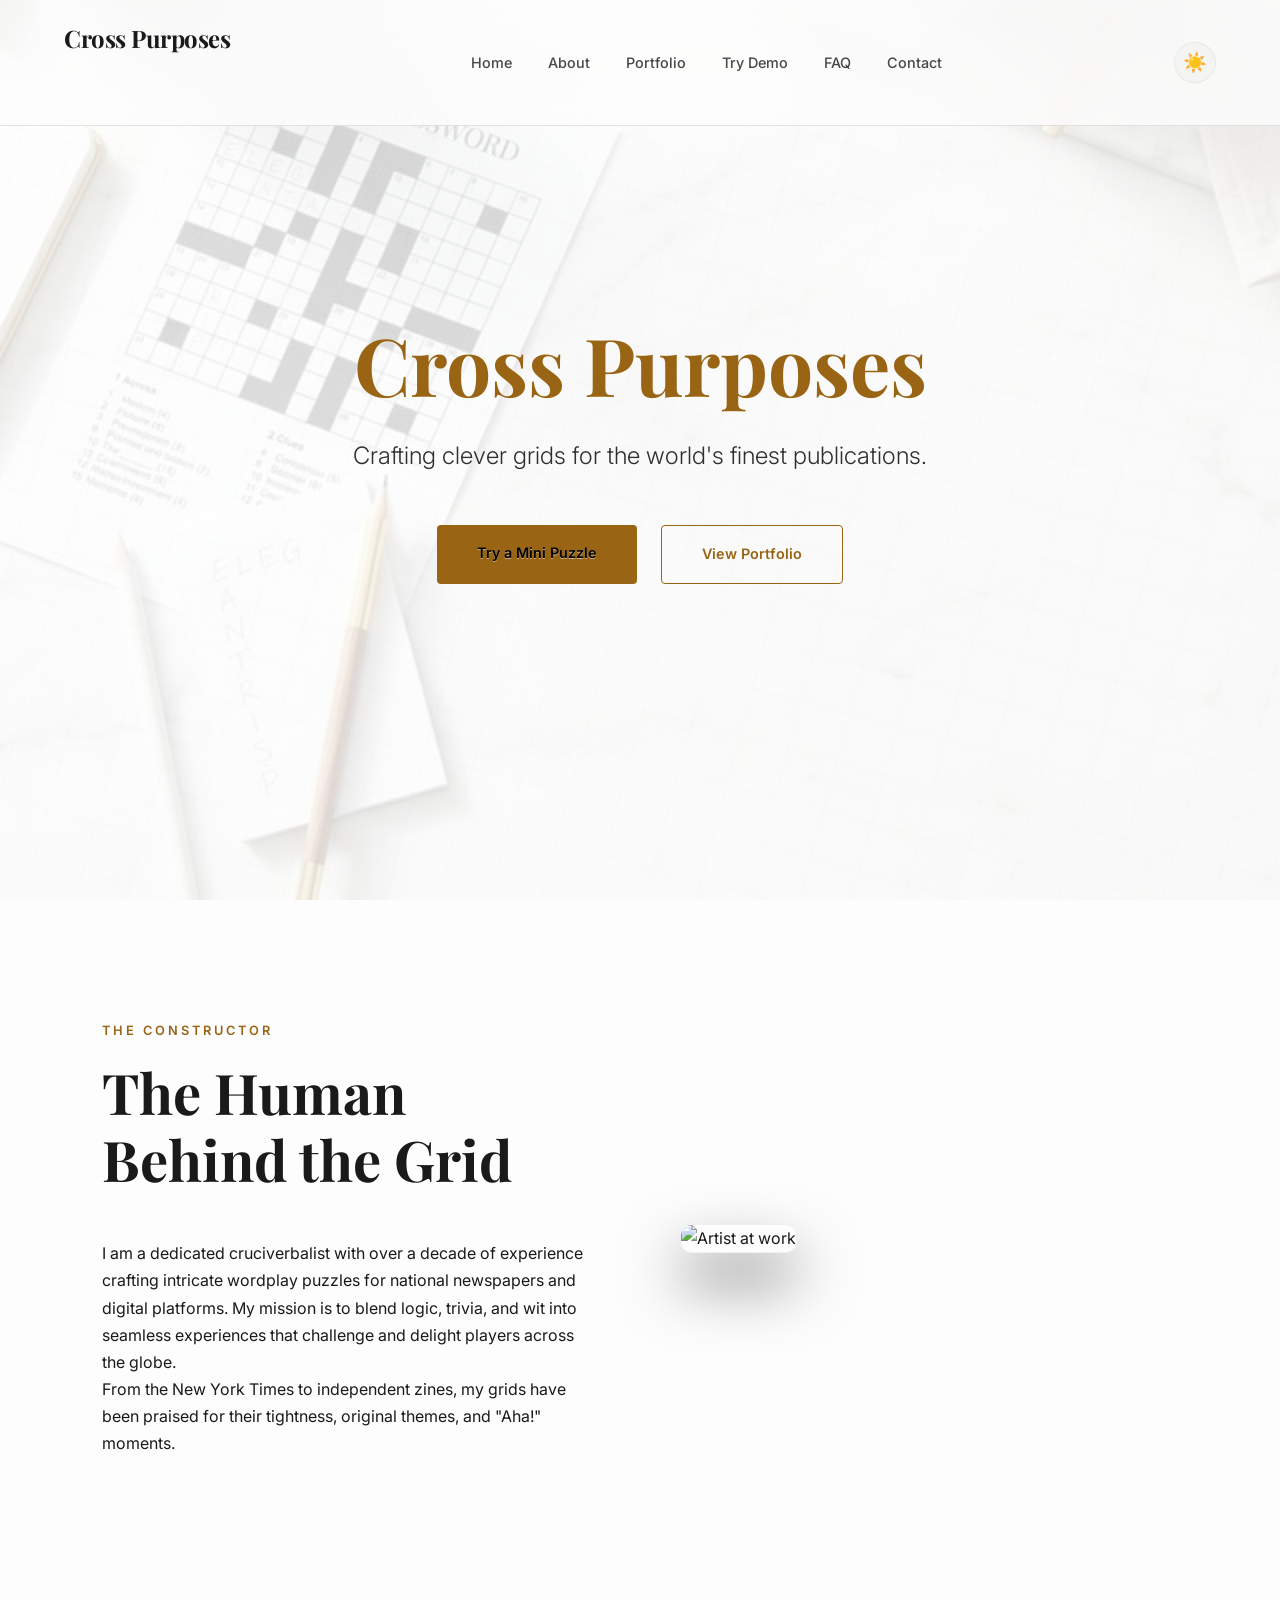
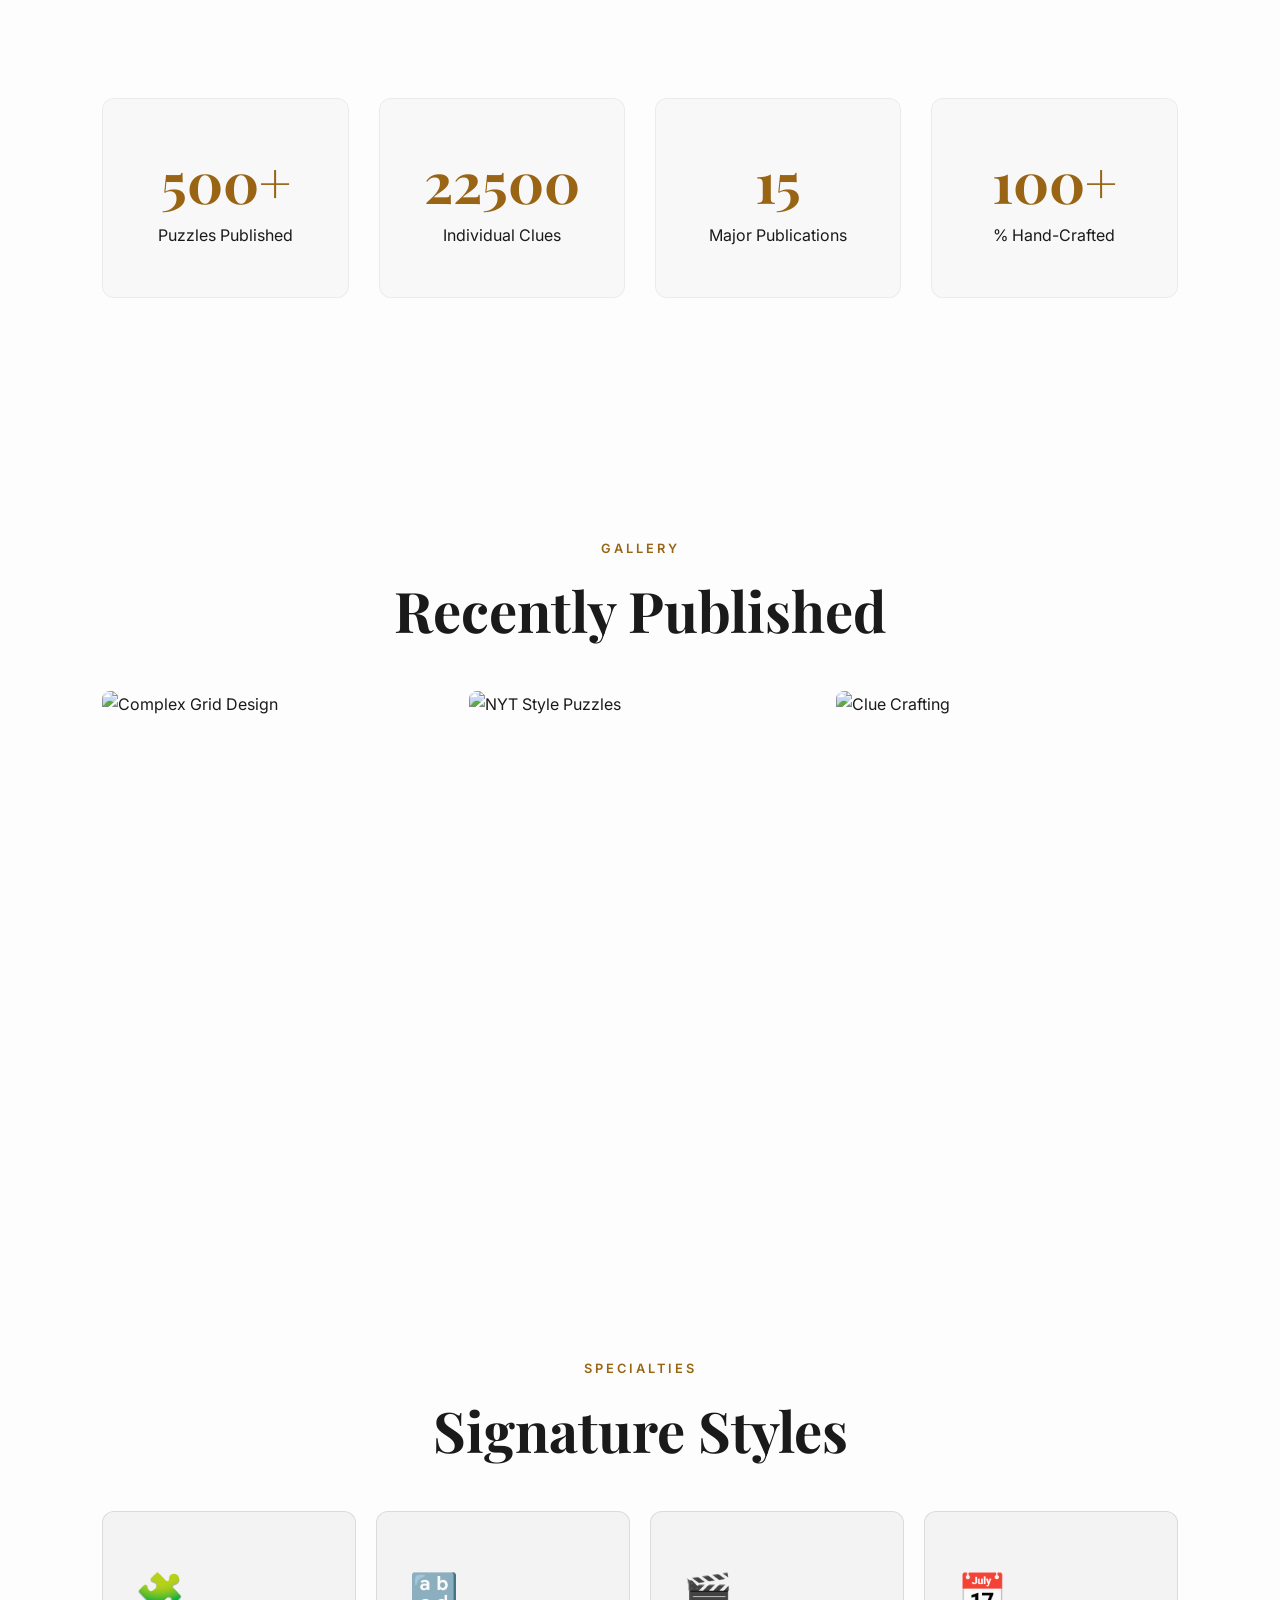
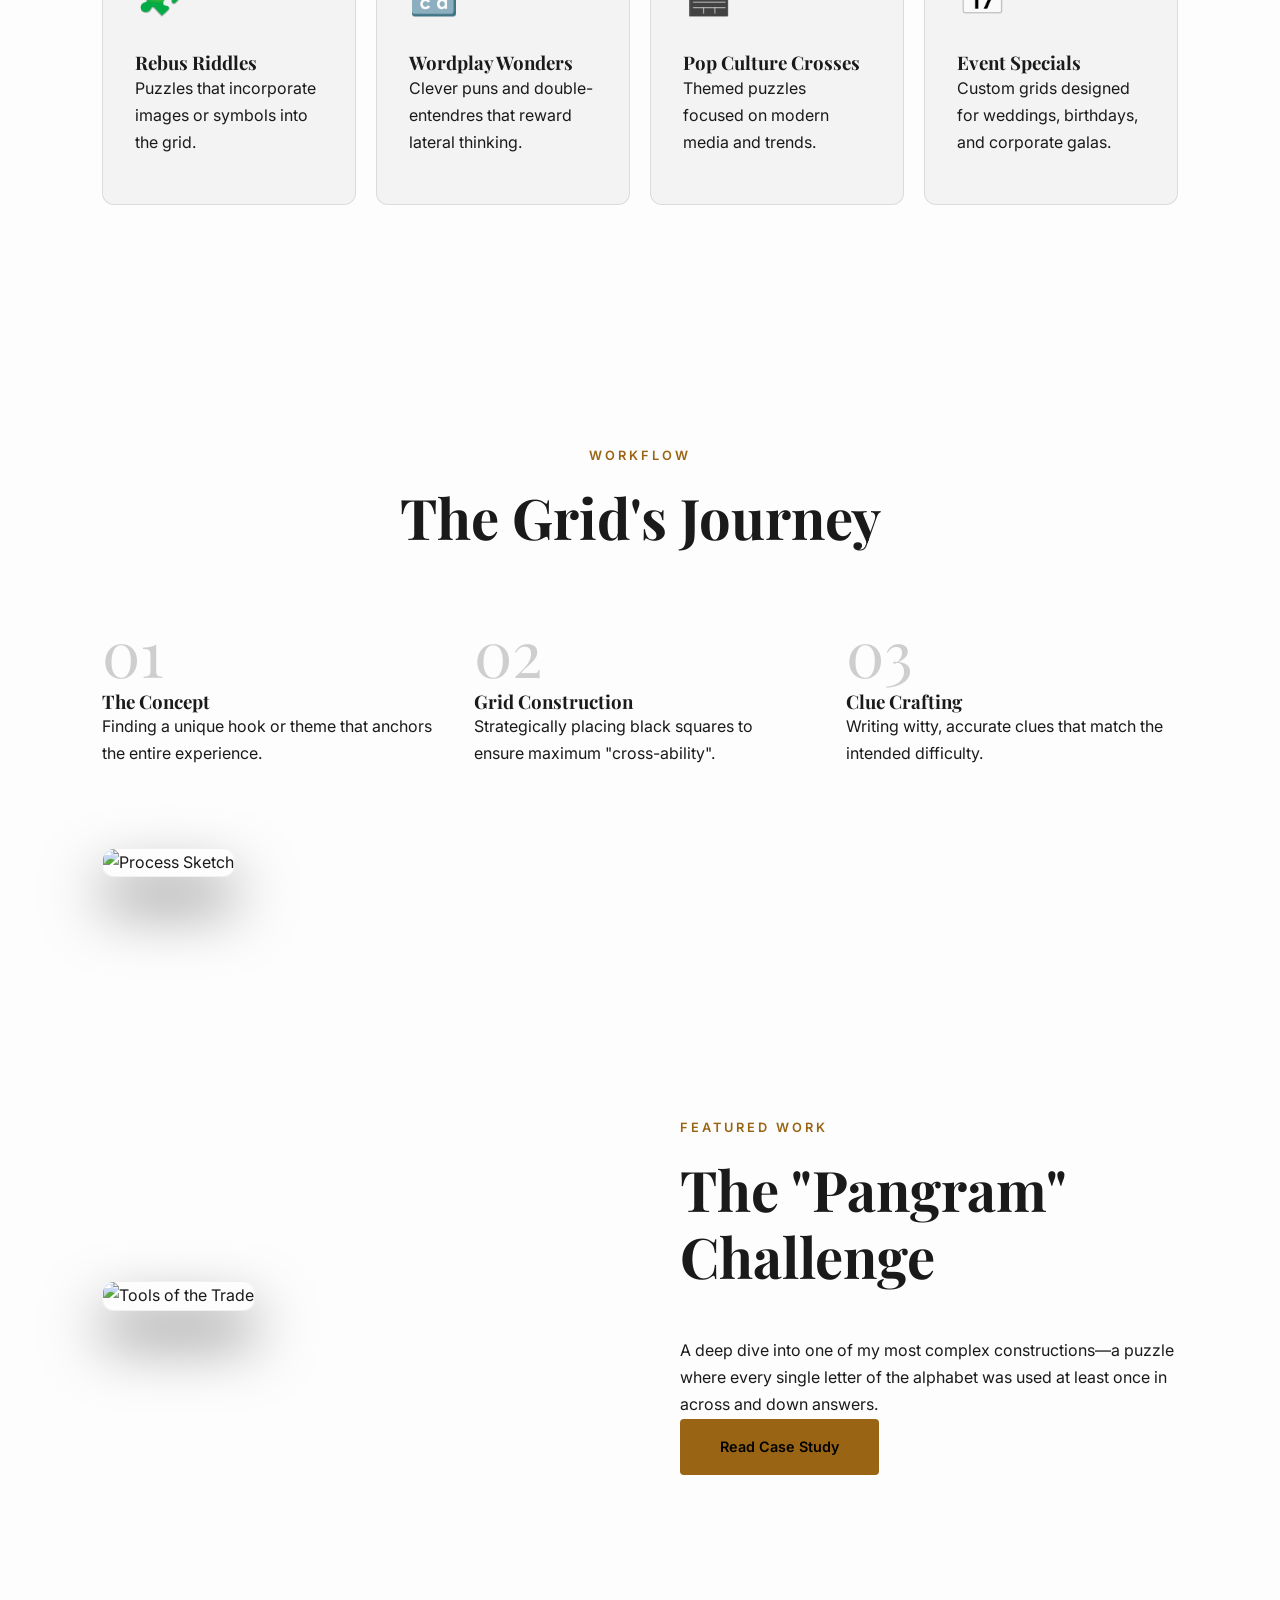
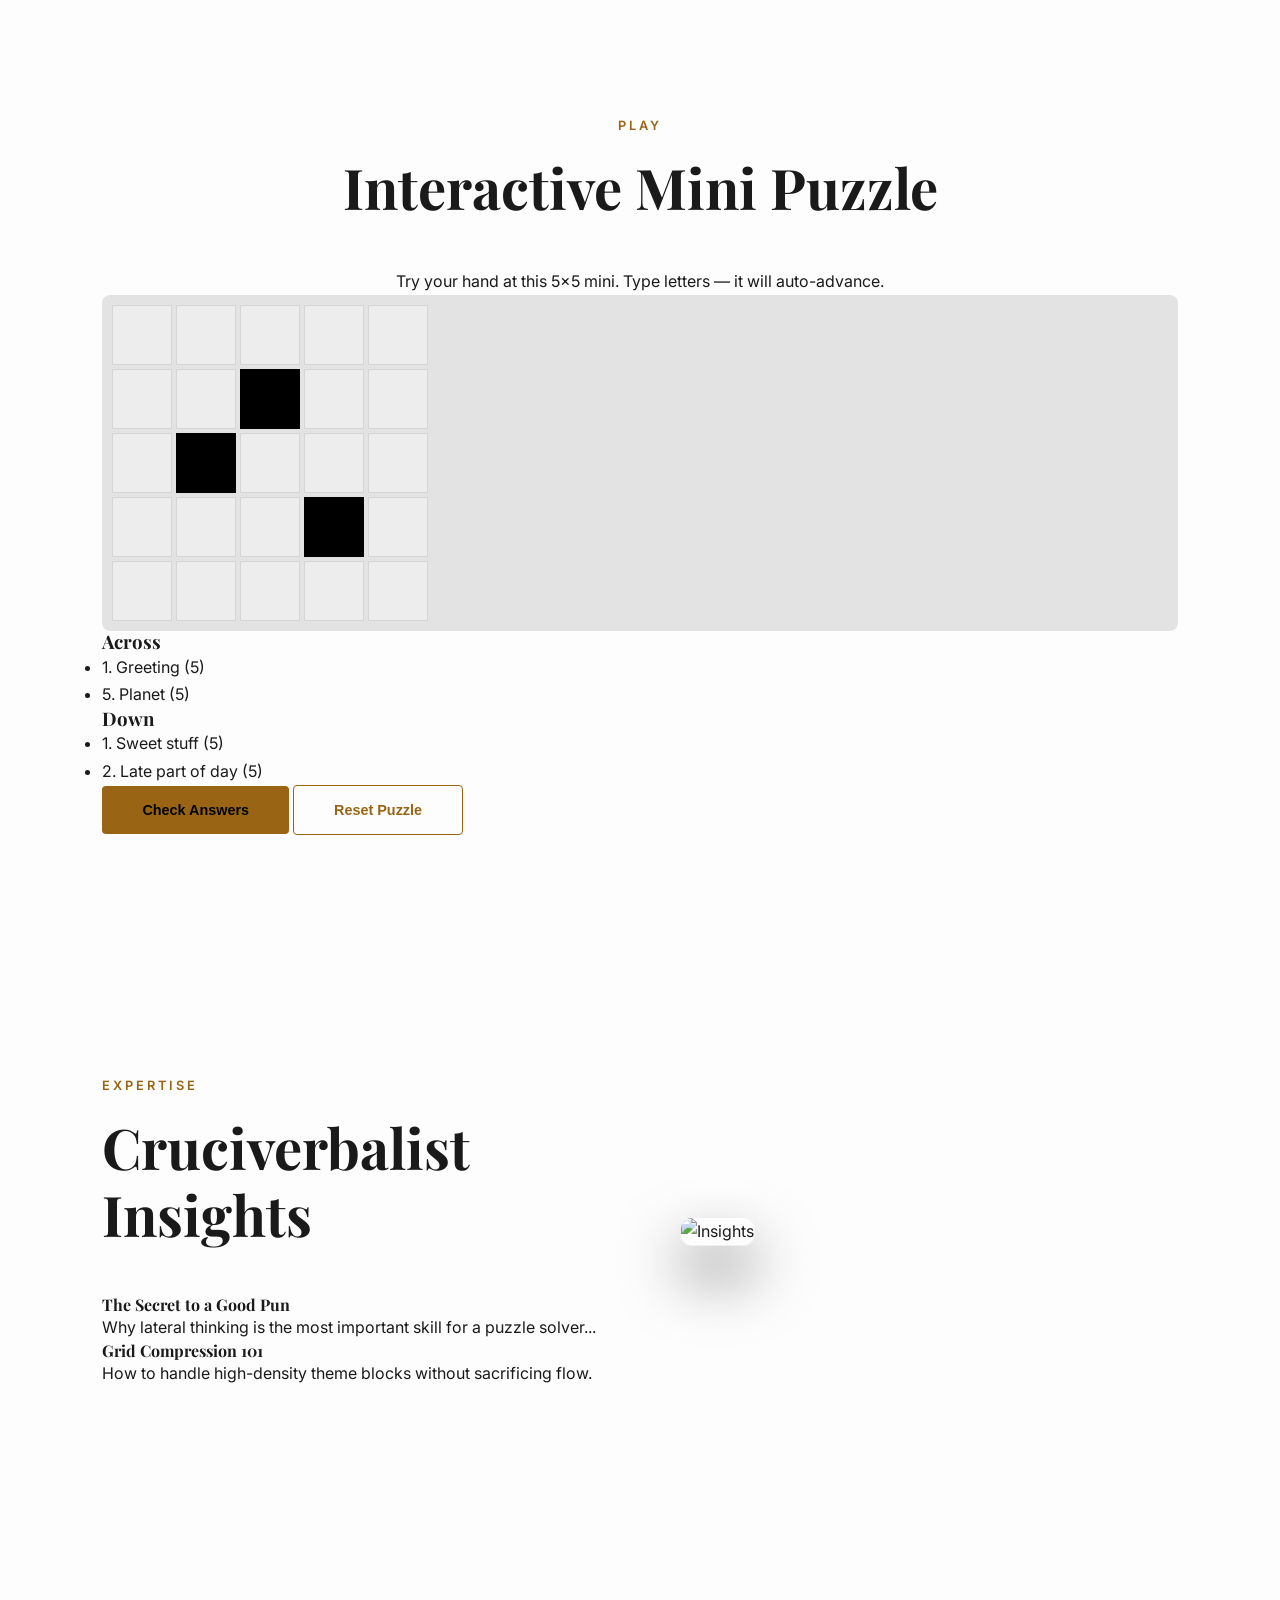
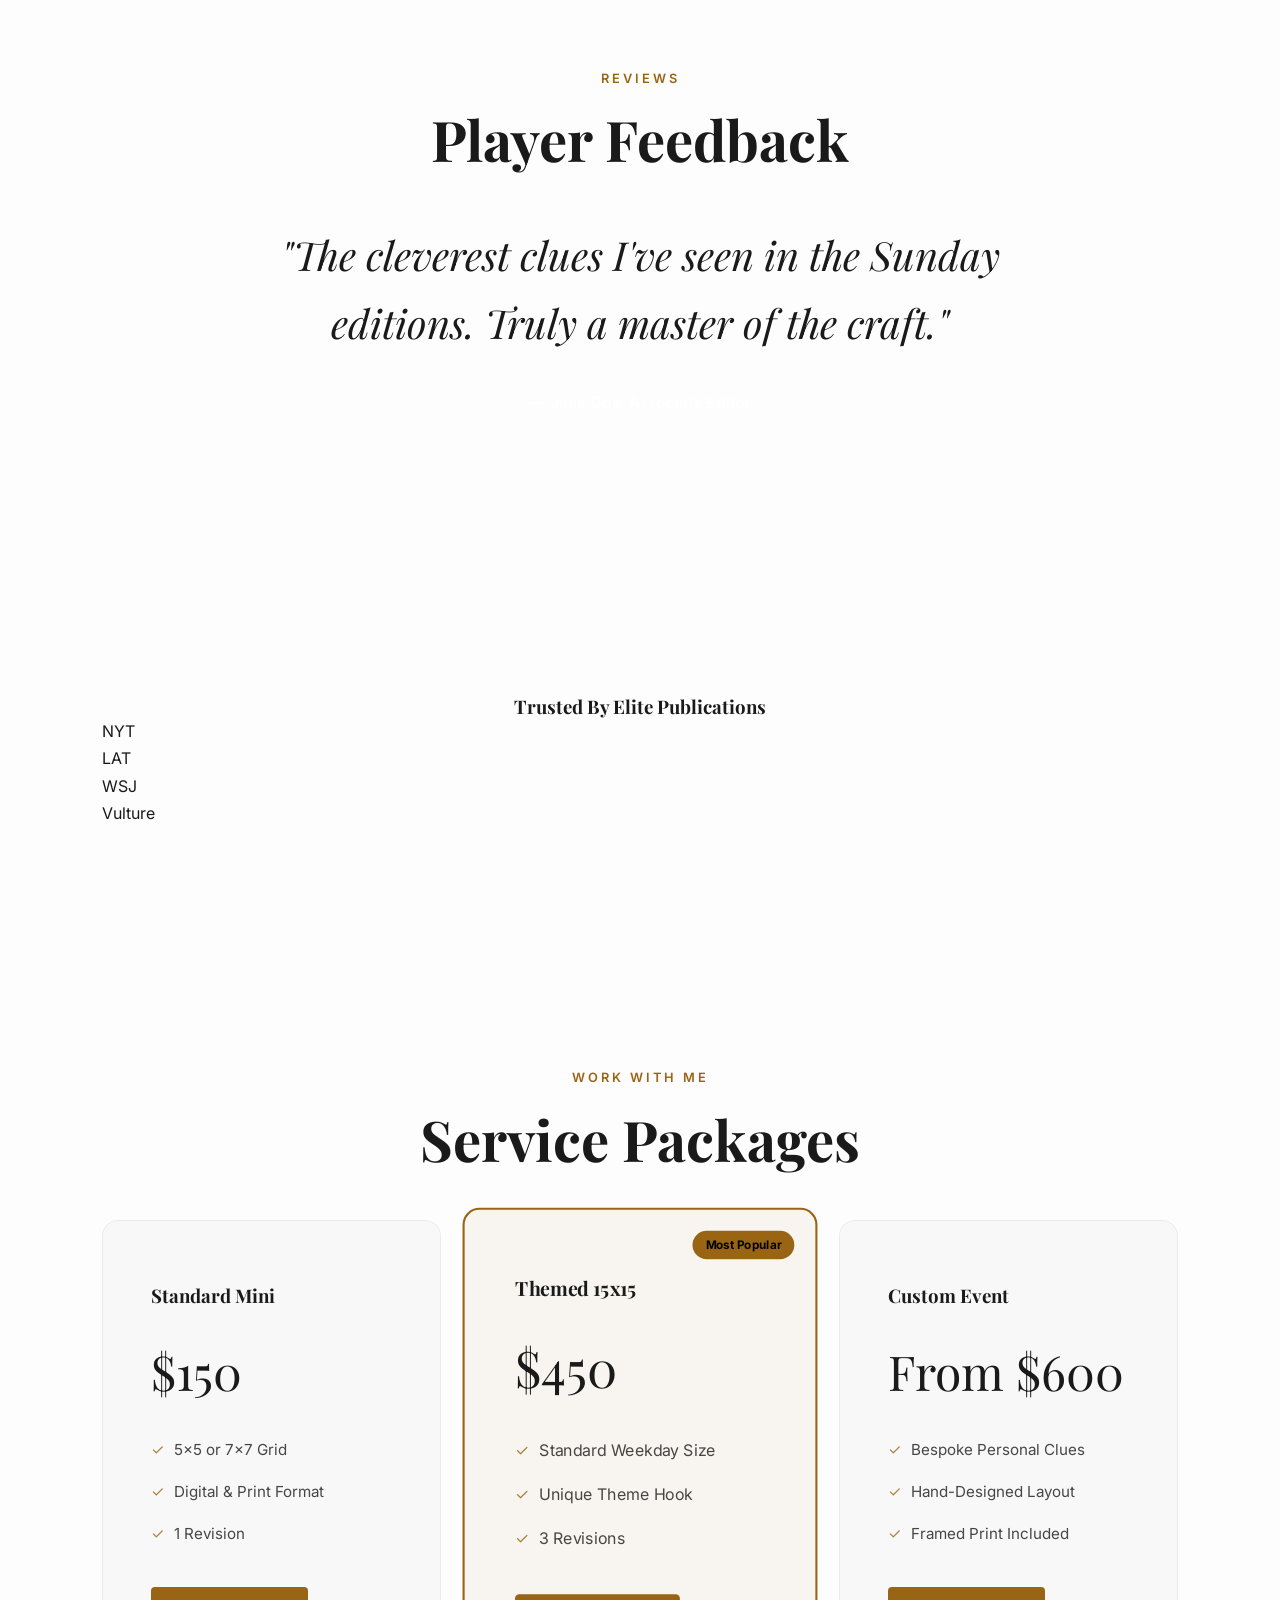
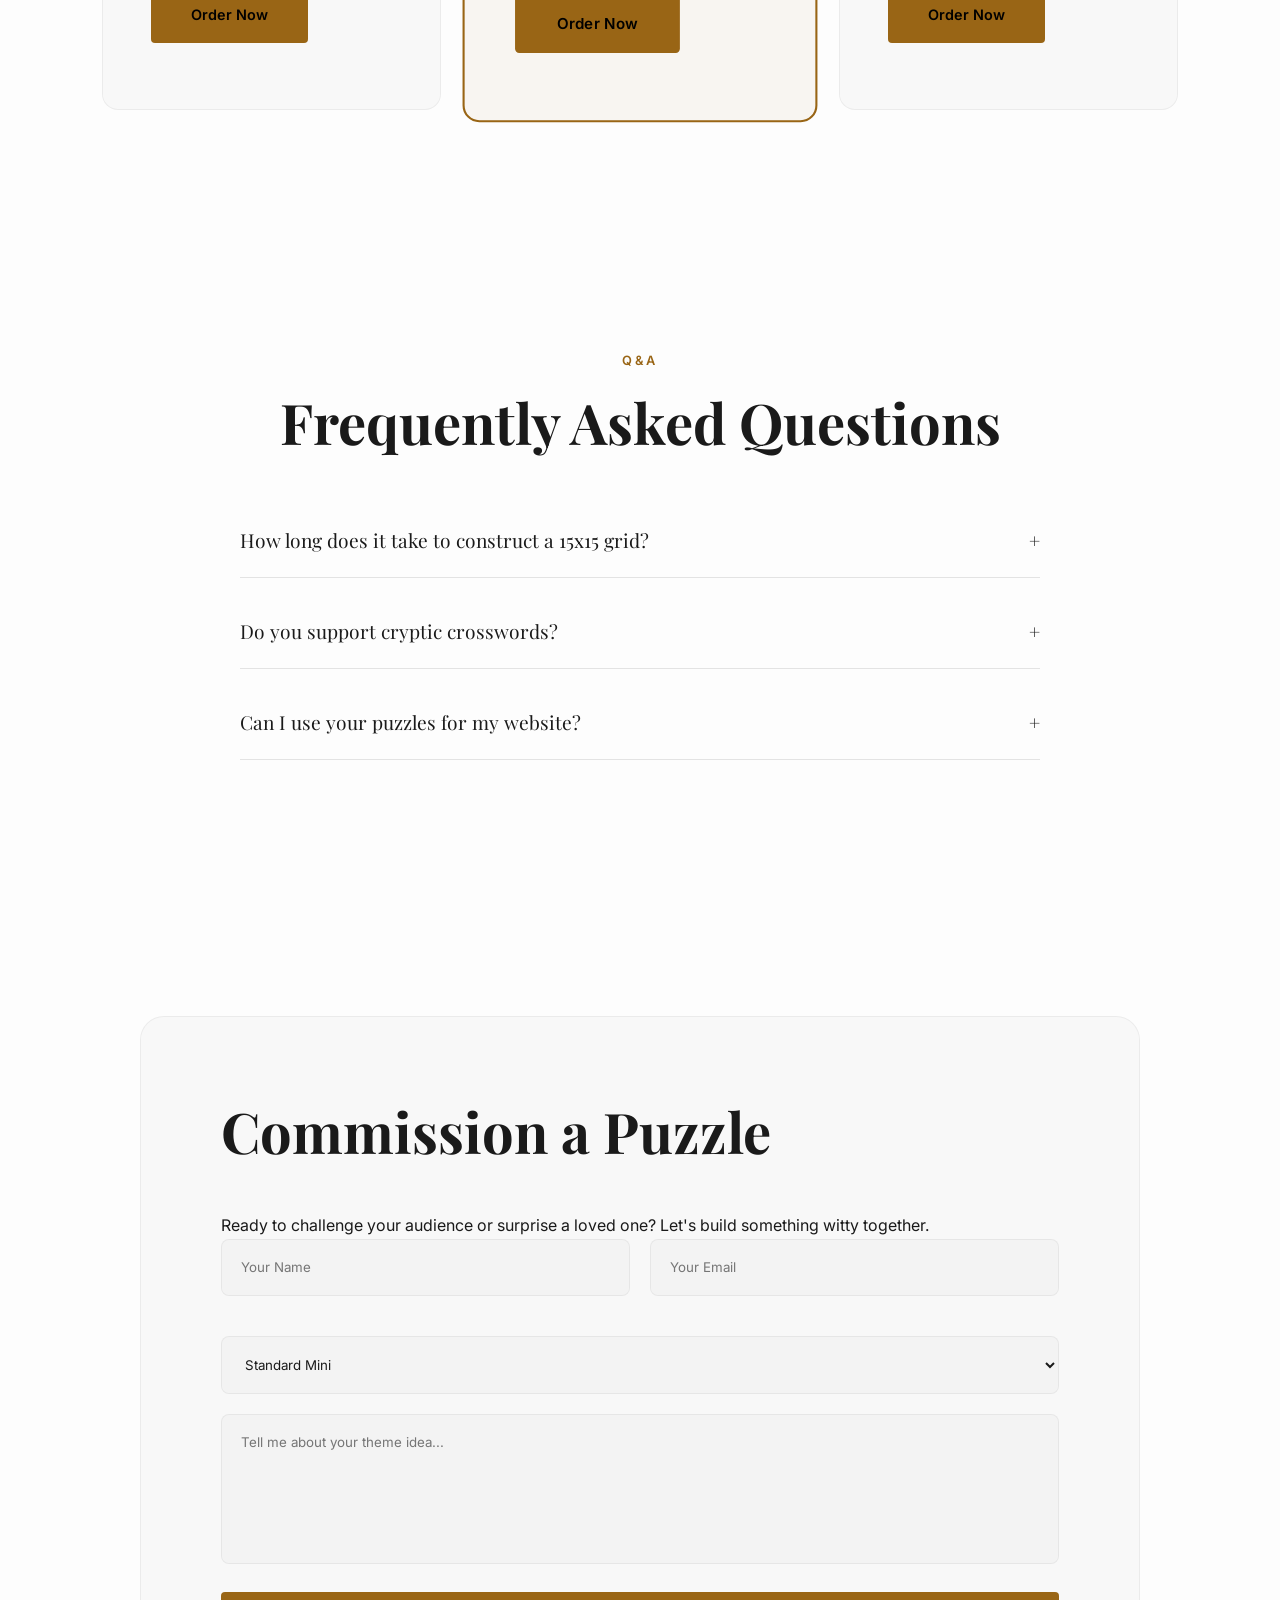
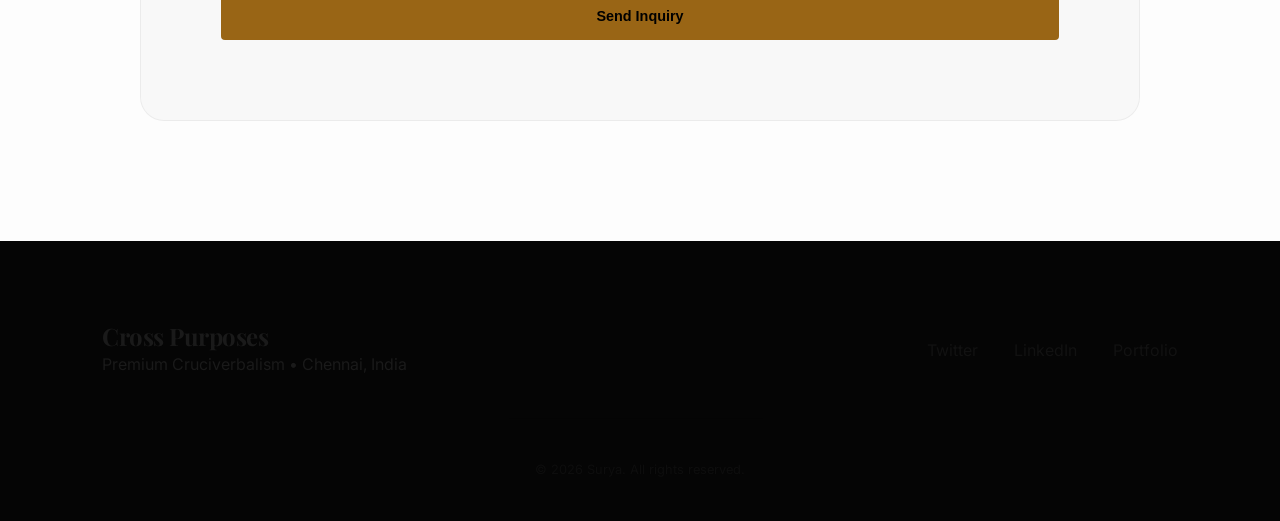
==== index.html @ ede2da8c "first commit" ====
<!DOCTYPE html>
<html lang="en">
<head>
  <meta charset="UTF-8">
  <meta name="viewport" content="width=device-width, initial-scale=1.0">
  <title>Cross Purposes | Freelance Crossword Constructor</title>
  <!-- Google Fonts -->
  <link rel="preconnect" href="https://fonts.googleapis.com">
  <link rel="preconnect" href="https://fonts.gstatic.com" crossorigin>
  <link href="https://fonts.googleapis.com/css2?family=Inter:wght@300;400;600&family=Playfair+Display:ital,wght@0,700;1,700&display=swap" rel="stylesheet">
  <link rel="stylesheet" href="style.css">
</head>
<body>
  <!-- Navigation -->
  <nav class="navbar">
    <div class="nav-content">
      <h2 class="logo">Cross Purposes</h2>
      <div class="nav-links">
        <a href="#home">Home</a>
        <a href="#about">About</a>
        <a href="#puzzles">Portfolio</a>
        <a href="#demo">Try Demo</a>
        <a href="#faq">FAQ</a>
        <a href="#contact">Contact</a>
      </div>
      <button id="theme-toggle" class="toggle-btn">🌙</button>
    </div>
  </nav>

  <!-- 1. Hero Section -->
  <header id="home" class="hero">
    <div class="grid-bg"></div>
    <div class="content reveal">
      <h1 class="accent-text">Cross Purposes</h1>
      <p class="tagline">Crafting clever grids for the world's finest publications.</p>
      <div class="hero-btns">
        <a href="#demo" class="btn">Try a Mini Puzzle</a>
        <a href="#puzzles" class="btn btn-outline">View Portfolio</a>
      </div>
    </div>
  </header>

  <!-- 2. About Section -->
  <section id="about" class="section about reveal">
    <div class="section-grid">
      <div class="text-content">
        <span class="eyebrow">The Constructor</span>
        <h2>The Human Behind the Grid</h2>
        <p>I am a dedicated cruciverbalist with over a decade of experience crafting intricate wordplay puzzles for national newspapers and digital platforms. My mission is to blend logic, trivia, and wit into seamless experiences that challenge and delight players across the globe.</p>
        <p>From the New York Times to independent zines, my grids have been praised for their tightness, original themes, and "Aha!" moments.</p>
      </div>
      <div class="image-box">
        <img src="constructor_portrait_1774674348414.png" alt="Artist at work" class="glass-image">
      </div>
    </div>
  </section>

  <!-- 3. Statistics Section -->
  <section id="stats" class="section stats reveal">
    <div class="stats-grid">
      <div class="stat-card">
        <h3 class="stat-number" data-target="500">0</h3>
        <p>Puzzles Published</p>
      </div>
      <div class="stat-card">
        <h3 class="stat-number" data-target="25000">0</h3>
        <p>Individual Clues</p>
      </div>
      <div class="stat-card">
        <h3 class="stat-number" data-target="15">0</h3>
        <p>Major Publications</p>
      </div>
      <div class="stat-card">
        <h3 class="stat-number" data-target="100">0</h3>
        <p>% Hand-Crafted</p>
      </div>
    </div>
  </section>

  <!-- 4. Published Puzzles Section -->
  <section id="puzzles" class="section reveal">
    <span class="eyebrow centered">Gallery</span>
    <h2 class="centered">Recently Published</h2>
    <div class="gallery">
      <div class="gallery-item">
        <img src="complex_crossword_grid_1774674366347.png" alt="Complex Grid Design" onclick="enlargeImage(this)">
        <div class="gallery-overlay">
          <span>The Sunday Times Jumbo</span>
        </div>
      </div>
      <div class="gallery-item">
        <img src="https://images.unsplash.com/photo-1606326608601-9c6e5c8b5b5e" alt="NYT Style Puzzles" onclick="enlargeImage(this)">
        <div class="gallery-overlay">
          <span>Daily Mini Puzzles</span>
        </div>
      </div>
      <div class="gallery-item">
        <img src="https://images.unsplash.com/photo-1580130775562-0f5c6f4e8c0f" alt="Clue Crafting" onclick="enlargeImage(this)">
        <div class="gallery-overlay">
          <span>Special Event Grids</span>
        </div>
      </div>
    </div>
  </section>

  <!-- 5. Signature Themes Section -->
  <section id="themes" class="section themes reveal">
    <span class="eyebrow centered">Specialties</span>
    <h2 class="centered">Signature Styles</h2>
    <div class="theme-grid">
      <div class="theme-card">
        <div class="theme-icon">🧩</div>
        <h3>Rebus Riddles</h3>
        <p>Puzzles that incorporate images or symbols into the grid.</p>
      </div>
      <div class="theme-card">
        <div class="theme-icon">🔡</div>
        <h3>Wordplay Wonders</h3>
        <p>Clever puns and double-entendres that reward lateral thinking.</p>
      </div>
      <div class="theme-card">
        <div class="theme-icon">🎬</div>
        <h3>Pop Culture Crosses</h3>
        <p>Themed puzzles focused on modern media and trends.</p>
      </div>
      <div class="theme-card">
        <div class="theme-icon">📅</div>
        <h3>Event Specials</h3>
        <p>Custom grids designed for weddings, birthdays, and corporate galas.</p>
      </div>
    </div>
  </section>

  <!-- 6. The Process Section -->
  <section id="process" class="section process reveal">
    <span class="eyebrow centered">Workflow</span>
    <h2 class="centered">The Grid's Journey</h2>
    <div class="process-steps">
      <div class="step">
        <div class="step-num">01</div>
        <h3>The Concept</h3>
        <p>Finding a unique hook or theme that anchors the entire experience.</p>
      </div>
      <div class="step">
        <div class="step-num">02</div>
        <h3>Grid Construction</h3>
        <p>Strategically placing black squares to ensure maximum "cross-ability".</p>
      </div>
      <div class="step">
        <div class="step-num">03</div>
        <h3>Clue Crafting</h3>
        <p>Writing witty, accurate clues that match the intended difficulty.</p>
      </div>
    </div>
    <div class="process-image">
      <img src="crossword_process_sketch_1774674429155.png" alt="Process Sketch" class="glass-image">
    </div>
  </section>

  <!-- 7. Spotlight Section -->
  <section id="spotlight" class="section spotlight reveal">
    <div class="section-grid reverse">
      <div class="text-content">
        <span class="eyebrow">Featured Work</span>
        <h2>The "Pangram" Challenge</h2>
        <p>A deep dive into one of my most complex constructions—a puzzle where every single letter of the alphabet was used at least once in across and down answers.</p>
        <a href="#" class="btn btn-small">Read Case Study</a>
      </div>
      <div class="image-box">
        <img src="crossword_tools_artistic_1774674384927.png" alt="Tools of the Trade" class="glass-image">
      </div>
    </div>
  </section>

  <!-- 8. Interactive Demo Section -->
  <section id="demo" class="section demo-section reveal">
    <span class="eyebrow centered">Play</span>
    <h2 class="centered">Interactive Mini Puzzle</h2>
    <p class="demo-desc centered">Try your hand at this 5×5 mini. Type letters — it will auto-advance.</p>
    
    <div class="crossword-container">
      <div id="crossword-grid" class="crossword-grid"></div>
      
      <div class="clues">
        <h3>Across</h3>
        <ul id="across-clues"></ul>
        <h3>Down</h3>
        <ul id="down-clues"></ul>
      </div>
    </div>
    
    <div class="demo-controls">
      <button onclick="checkAnswers()" class="btn check-btn">Check Answers</button>
      <button onclick="resetPuzzle()" class="btn btn-outline">Reset Puzzle</button>
    </div>
    <p id="result-msg" class="result"></p>
  </section>

  <!-- 9. Cruciverbalist Insights Section -->
  <section id="insights" class="section insights reveal">
    <div class="section-grid">
      <div class="text-content">
        <span class="eyebrow">Expertise</span>
        <h2>Cruciverbalist Insights</h2>
        <div class="insight-posts">
          <div class="post">
            <h4>The Secret to a Good Pun</h4>
            <p>Why lateral thinking is the most important skill for a puzzle solver...</p>
          </div>
          <div class="post">
            <h4>Grid Compression 101</h4>
            <p>How to handle high-density theme blocks without sacrificing flow.</p>
          </div>
        </div>
      </div>
      <div class="image-box">
        <img src="crossword_insights_detail_1774674408152.png" alt="Insights" class="glass-image">
      </div>
    </div>
  </section>

  <!-- 10. Testimonials Section -->
  <section id="testimonials" class="section testimonials reveal">
    <div class="bg-blur" style="background-image: url('premium_study_background_1774674446020.png')"></div>
    <div class="testimonial-content centered">
      <span class="eyebrow">Reviews</span>
      <h2 class="white-text">Player Feedback</h2>
      <div class="testimonial-slider">
        <p class="quote">"The cleverest clues I've seen in the Sunday editions. Truly a master of the craft."</p>
        <p class="author">— Jane Doe, Associate Editor</p>
      </div>
    </div>
  </section>

  <!-- 11. Trusted By Section -->
  <section id="clients" class="section clients reveal">
    <h3 class="centered">Trusted By Elite Publications</h3>
    <div class="client-grid">
      <div class="client-logo">NYT</div>
      <div class="client-logo">LAT</div>
      <div class="client-logo">WSJ</div>
      <div class="client-logo">Vulture</div>
    </div>
  </section>

  <!-- 12. Pricing Section -->
  <section id="pricing" class="section pricing reveal">
    <span class="eyebrow centered">Work With Me</span>
    <h2 class="centered">Service Packages</h2>
    <div class="pricing-grid">
      <div class="price-card">
        <h3>Standard Mini</h3>
        <p class="price">$150</p>
        <ul>
          <li>5x5 or 7x7 Grid</li>
          <li>Digital & Print Format</li>
          <li>1 Revision</li>
        </ul>
        <a href="#commission" class="btn btn-small">Order Now</a>
      </div>
      <div class="price-card featured">
        <div class="badge">Most Popular</div>
        <h3>Themed 15x15</h3>
        <p class="price">$450</p>
        <ul>
          <li>Standard Weekday Size</li>
          <li>Unique Theme Hook</li>
          <li>3 Revisions</li>
        </ul>
        <a href="#commission" class="btn btn-small">Order Now</a>
      </div>
      <div class="price-card">
        <h3>Custom Event</h3>
        <p class="price">From $600</p>
        <ul>
          <li>Bespoke Personal Clues</li>
          <li>Hand-Designed Layout</li>
          <li>Framed Print Included</li>
        </ul>
        <a href="#commission" class="btn btn-small">Order Now</a>
      </div>
    </div>
  </section>

  <!-- 13. FAQ Section -->
  <section id="faq" class="section faq reveal">
    <span class="eyebrow centered">Q&A</span>
    <h2 class="centered">Frequently Asked Questions</h2>
    <div class="faq-container">
      <div class="faq-item">
        <button class="faq-question">How long does it take to construct a 15x15 grid? <span>+</span></button>
        <div class="faq-answer">Typically 10-15 hours for the grid and clues, depending on theme complexity.</div>
      </div>
      <div class="faq-item">
        <button class="faq-question">Do you support cryptic crosswords? <span>+</span></button>
        <div class="faq-answer">Yes, I specialize in both American-style and British Cryptic puzzles.</div>
      </div>
      <div class="faq-item">
        <button class="faq-question">Can I use your puzzles for my website? <span>+</span></button>
        <div class="faq-answer">Absolutely. I offer digital licensing for single puzzles or recurring series.</div>
      </div>
    </div>
  </section>

  <!-- 14. Commission Section -->
  <section id="commission" class="section commission reveal">
    <div class="commission-box glass">
      <h2>Commission a Puzzle</h2>
      <p>Ready to challenge your audience or surprise a loved one? Let's build something witty together.</p>
      <form class="commission-form">
        <div class="form-row">
          <input type="text" placeholder="Your Name" required>
          <input type="email" placeholder="Your Email" required>
        </div>
        <select>
          <option>Standard Mini</option>
          <option>Themed 15x15</option>
          <option>Custom Event</option>
        </select>
        <textarea placeholder="Tell me about your theme idea..."></textarea>
        <button type="submit" class="btn">Send Inquiry</button>
      </form>
    </div>
  </section>

  <!-- 15. Footer Section -->
  <footer id="contact" class="reveal">
    <div class="footer-content">
      <div class="footer-brand">
        <h3 class="logo">Cross Purposes</h3>
        <p>Premium Cruciverbalism • Chennai, India</p>
      </div>
      <div class="footer-links">
        <a href="#">Twitter</a>
        <a href="#">LinkedIn</a>
        <a href="#">Portfolio</a>
      </div>
    </div>
    <p class="copyright">&copy; 2026 Surya. All rights reserved.</p>
  </footer>

  <!-- Lightbox -->
  <div id="lightbox" onclick="this.style.display='none'"></div>

  <script src="script.js"></script>
</body>
</html>
---- style.css ----
:root {
  --bg: #0A0A0B;
  --text: #F0F0F0;
  --accent: #D4AF37; /* Premium Gold */
  --accent-soft: rgba(212, 175, 55, 0.1);
  --card: rgba(25, 25, 27, 0.7);
  --border: rgba(255, 255, 255, 0.1);
  --white: #FFFFFF;
  --glass: rgba(255, 255, 255, 0.03);
  --glass-border: rgba(255, 255, 255, 0.1);
  --font-serif: 'Playfair Display', serif;
  --font-sans: 'Inter', sans-serif;
}

[data-theme="light"] {
  --bg: #FDFDFD;
  --text: #1A1A1A;
  --accent: #996515; /* Deeper Gold for light mode contrast */
  --accent-soft: rgba(153, 101, 21, 0.05);
  --card: rgba(240, 240, 240, 0.8);
  --border: rgba(0, 0, 0, 0.1);
  --glass: rgba(0, 0, 0, 0.02);
  --glass-border: rgba(0, 0, 0, 0.05);
}

* { margin: 0; padding: 0; box-sizing: border-box; }

body {
  font-family: var(--font-sans);
  background: var(--bg);
  color: var(--text);
  line-height: 1.7;
  overflow-x: hidden;
  transition: background 0.5s ease, color 0.5s ease;
}

/* Typography */
h1, h2, h3, h4 { font-family: var(--font-serif); font-weight: 700; line-height: 1.2; }
.logo { font-size: 1.5rem; letter-spacing: -0.5px; }
.accent-text { color: var(--accent); }
.eyebrow { 
  display: block; 
  text-transform: uppercase; 
  letter-spacing: 3px; 
  font-size: 0.8rem; 
  color: var(--accent); 
  margin-bottom: 1rem; 
  font-weight: 600;
}
.centered { text-align: center; }

/* Navigation */
.navbar {
  position: fixed;
  top: 0; width: 100%;
  padding: 1.5rem 5%;
  z-index: 1000;
  background: rgba(10, 10, 11, 0.8);
  backdrop-filter: blur(20px);
  border-bottom: 1px solid var(--border);
  transition: all 0.3s ease;
}

[data-theme="light"] .navbar { background: rgba(253, 253, 253, 0.8); }

.nav-content {
  max-width: 1400px;
  margin: 0 auto;
  display: flex;
  justify-content: space-between;
  align-items: center;
}

.nav-links a {
  color: var(--text);
  text-decoration: none;
  margin-left: 2rem;
  font-size: 0.9rem;
  font-weight: 500;
  transition: color 0.3s;
  opacity: 0.8;
}

.nav-links a:hover { color: var(--accent); opacity: 1; }

.toggle-btn {
  background: var(--glass);
  border: 1px solid var(--glass-border);
  padding: 8px;
  border-radius: 50%;
  cursor: pointer;
  font-size: 1.2rem;
  margin-left: 1.5rem;
  transition: transform 0.3s;
}

.toggle-btn:hover { transform: rotate(15deg) scale(1.1); }

/* Hero */
.hero {
  height: 100vh;
  display: flex;
  align-items: center;
  justify-content: center;
  position: relative;
  overflow: hidden;
  background-image: linear-gradient(rgba(10, 10, 11, 0.8), rgba(10, 10, 11, 0.8)), url('hero_dark_bg_1774698143566.png');
  background-size: cover;
  background-position: center;
  background-attachment: fixed;
}

[data-theme="light"] .hero {
  background-image: linear-gradient(rgba(255, 255, 255, 0.82), rgba(255, 255, 255, 0.82)), url('hero_light_bg_1774698161262.png');
  color: #000;
  text-shadow: 0 1px 0 rgba(255,255,255,0.5);
}

.grid-bg {
  position: absolute;
  top: -50%; left: -50%; width: 200%; height: 200%;
  background-image: 
    linear-gradient(var(--border) 1px, transparent 1px),
    linear-gradient(90deg, var(--border) 1px, transparent 1px);
  background-size: 50px 50px;
  transform: rotate(15deg);
  opacity: 0.15;
  animation: gridFloat 60s linear infinite;
}

@keyframes gridFloat {
  from { transform: rotate(15deg) translateY(0); }
  to { transform: rotate(15deg) translateY(-50px); }
}

.hero .content {
  position: relative;
  z-index: 10;
  text-align: center;
  max-width: 800px;
}

.hero h1 { font-size: 5rem; margin-bottom: 1.5rem; }
.hero .tagline { font-size: 1.5rem; color: var(--text); opacity: 0.9; margin-bottom: 3rem; font-weight: 300; }

.hero-btns { display: flex; gap: 1.5rem; justify-content: center; }

/* Components */
.btn {
  padding: 1rem 2.5rem;
  border-radius: 4px;
  text-decoration: none;
  font-weight: 600;
  font-size: 0.9rem;
  transition: all 0.4s cubic-bezier(0.165, 0.84, 0.44, 1);
  cursor: pointer;
  border: none;
  display: inline-block;
}

.btn:not(.btn-outline) { background: var(--accent); color: #000; }
.btn-outline { border: 1px solid var(--accent); color: var(--accent); background: transparent; }

.btn:hover { transform: translateY(-4px); box-shadow: 0 10px 30px rgba(212, 175, 55, 0.3); }

.section { padding: 120px 8%; max-width: 1400px; margin: 0 auto; position: relative; }

h2 { font-size: 3.5rem; margin-bottom: 3rem; }

/* Grid Layouts */
.section-grid {
  display: grid;
  grid-template-columns: 1fr 1fr;
  gap: 80px;
  align-items: center;
}

.section-grid.reverse { direction: rtl; }
.section-grid.reverse > * { direction: ltr; }

.glass-image {
  width: 100%;
  border-radius: 12px;
  border: 1px solid var(--glass-border);
  box-shadow: 0 30px 60px rgba(0,0,0,0.5);
}

/* Stats */
.stats-grid {
  display: grid;
  grid-template-columns: repeat(4, 1fr);
  gap: 30px;
}

.stat-card {
  padding: 3rem 2rem;
  background: var(--glass);
  border: 1px solid var(--glass-border);
  border-radius: 12px;
  text-align: center;
}

.stat-number { font-size: 3.5rem; color: var(--accent); margin-bottom: 0.5rem; }

/* Gallery */
.gallery {
  display: grid;
  grid-template-columns: repeat(3, 1fr);
  gap: 25px;
}

.gallery-item {
  position: relative;
  overflow: hidden;
  border-radius: 8px;
  aspect-ratio: 4/5;
  cursor: pointer;
}

.gallery-item img { width: 100%; height: 100%; object-fit: cover; transition: transform 0.8s ease; }
.gallery-item:hover img { transform: scale(1.1); }

.gallery-overlay {
  position: absolute;
  bottom: 0; left: 0; width: 100%;
  padding: 2rem;
  background: linear-gradient(to top, rgba(0,0,0,0.8), transparent);
  color: #fff;
  opacity: 0;
  transition: opacity 0.4s;
}

.gallery-item:hover .gallery-overlay { opacity: 1; }

/* Themes */
.theme-grid {
  display: grid;
  grid-template-columns: repeat(4, 1fr);
  gap: 20px;
}

.theme-card {
  padding: 3rem 2rem;
  background: var(--card);
  border: 1px solid var(--border);
  border-radius: 12px;
  transition: all 0.4s;
}

.theme-card:hover { 
  background: var(--accent); 
  border-color: var(--accent);
  transform: translateY(-10px);
}
.theme-card:hover * { color: #000; }

.theme-icon { font-size: 2.5rem; margin-bottom: 1.5rem; }

/* Process */
.process-steps {
  display: grid;
  grid-template-columns: repeat(3, 1fr);
  gap: 40px;
  margin-bottom: 80px;
}

.step-num { 
  font-size: 4rem; 
  font-family: var(--font-serif); 
  opacity: 0.2; 
  margin-bottom: -1rem;
}

/* Testimonials */
.testimonials {
  position: relative;
  overflow: hidden;
  padding: 160px 8%;
  color: #fff;
}

.bg-blur {
  position: absolute;
  top: 0; left: 0; width: 100%; height: 100%;
  background-size: cover;
  background-position: center;
  filter: brightness(0.3) blur(5px);
  z-index: -1;
}

.testimonial-content { max-width: 800px; margin: 0 auto; position: relative; z-index: 2; }
.quote { font-size: 2.5rem; font-family: var(--font-serif); font-style: italic; margin-bottom: 2rem; color: #fff; }
.white-text { color: #fff; opacity: 1; text-shadow: 0 2px 10px rgba(0,0,0,0.5); }

[data-theme="light"] .testimonials .quote { color: #1a1a1a; }
[data-theme="light"] .testimonials .white-text { color: #1a1a1a; text-shadow: none; }
[data-theme="light"] .bg-blur { filter: brightness(1) blur(10px) opacity(0.3); }

/* Pricing */
.pricing-grid {
  display: grid;
  grid-template-columns: repeat(3, 1fr);
  gap: 30px;
}

.price-card {
  padding: 4rem 3rem;
  background: var(--glass);
  border: 1px solid var(--glass-border);
  border-radius: 16px;
  position: relative;
}

.price-card.featured {
  background: var(--accent-soft);
  border: 2px solid var(--accent);
  transform: scale(1.05);
}

.badge {
  position: absolute;
  top: 20px; right: 20px;
  background: var(--accent);
  color: #000;
  padding: 4px 12px;
  border-radius: 20px;
  font-size: 0.7rem;
  font-weight: 700;
}

.price { font-size: 3rem; margin: 1.5rem 0; font-family: var(--font-serif); }

.price-card ul { list-style: none; margin-bottom: 2.5rem; }
.price-card li { margin-bottom: 1rem; opacity: 0.8; font-size: 0.95rem; }
.price-card li::before { content: '✓'; color: var(--accent); margin-right: 10px; }

/* FAQ */
.faq-container { max-width: 800px; margin: 0 auto; }
.faq-item { margin-bottom: 1rem; border-bottom: 1px solid var(--border); }
.faq-question {
  width: 100%; padding: 1.5rem 0;
  background: none; border: none;
  color: var(--text);
  font-size: 1.2rem;
  font-family: var(--font-serif);
  display: flex; justify-content: space-between;
  cursor: pointer; text-align: left;
}
.faq-answer { 
  max-height: 0; overflow: hidden; 
  transition: max-height 0.4s ease, padding 0.4s ease; 
  opacity: 0.8;
}
.faq-item.active .faq-answer { max-height: 200px; padding-bottom: 1.5rem; }
.faq-item.active .faq-question span { transform: rotate(45deg); }

/* Commission Box */
.commission-box {
  background: var(--glass);
  border: 1px solid var(--glass-border);
  padding: 80px;
  border-radius: 24px;
  max-width: 1000px;
  margin: 0 auto;
}

.form-row { display: grid; grid-template-columns: 1fr 1fr; gap: 20px; margin-bottom: 20px; }

input, select, textarea {
  width: 100%; padding: 1.2rem;
  background: var(--glass);
  border: 1px solid var(--glass-border);
  border-radius: 8px;
  color: var(--text);
  font-family: var(--font-sans);
  margin-bottom: 20px;
}

textarea { height: 150px; resize: none; }
button[type="submit"] { width: 100%; }

/* Footer */
footer {
  padding: 80px 8% 40px;
  background: #050505;
  border-top: 1px solid var(--border);
}

.footer-content {
  display: flex; justify-content: space-between;
  align-items: center; margin-bottom: 40px;
}

.footer-links a {
  color: var(--text); opacity: 0.6;
  text-decoration: none; margin-left: 2rem;
  transition: opacity 0.3s;
}

.footer-links a:hover { opacity: 1; }

.copyright { text-align: center; opacity: 0.4; font-size: 0.8rem; border-top: 1px solid var(--border); padding-top: 40px; }

/* Animations */
.reveal {
  opacity: 0;
  transform: translateY(30px);
  transition: all 1s cubic-bezier(0.215, 0.61, 0.355, 1);
}

.reveal.visible {
  opacity: 1;
  transform: translateY(0);
}

/* Crossword Grid Styles */
.crossword-grid {
  display: grid;
  grid-template-columns: repeat(5, 60px);
  gap: 4px;
  background: var(--border);
  padding: 10px;
  border-radius: 8px;
}

.cell {
  width: 60px; height: 60px;
  background: var(--card);
  display: flex; align-items: center; justify-content: center;
  font-size: 1.5rem; font-weight: 700;
  color: var(--text); border: 1px solid var(--border);
}

.cell.black { background: #000; }
.cell:focus { outline: none; background: var(--accent-soft); border-color: var(--accent); }

/* Responsive */
@media (max-width: 1024px) {
  .section-grid, .stats-grid, .theme-grid, .process-steps, .pricing-grid {
    grid-template-columns: 1fr 1fr;
    gap: 40px;
  }
  .hero h1 { font-size: 4rem; }
}

@media (max-width: 768px) {
  .section-grid, .stats-grid, .theme-grid, .process-steps, .pricing-grid {
    grid-template-columns: 1fr;
  }
  .nav-links { display: none; }
  .hero h1 { font-size: 3rem; }
  .section { padding: 80px 5%; }
}
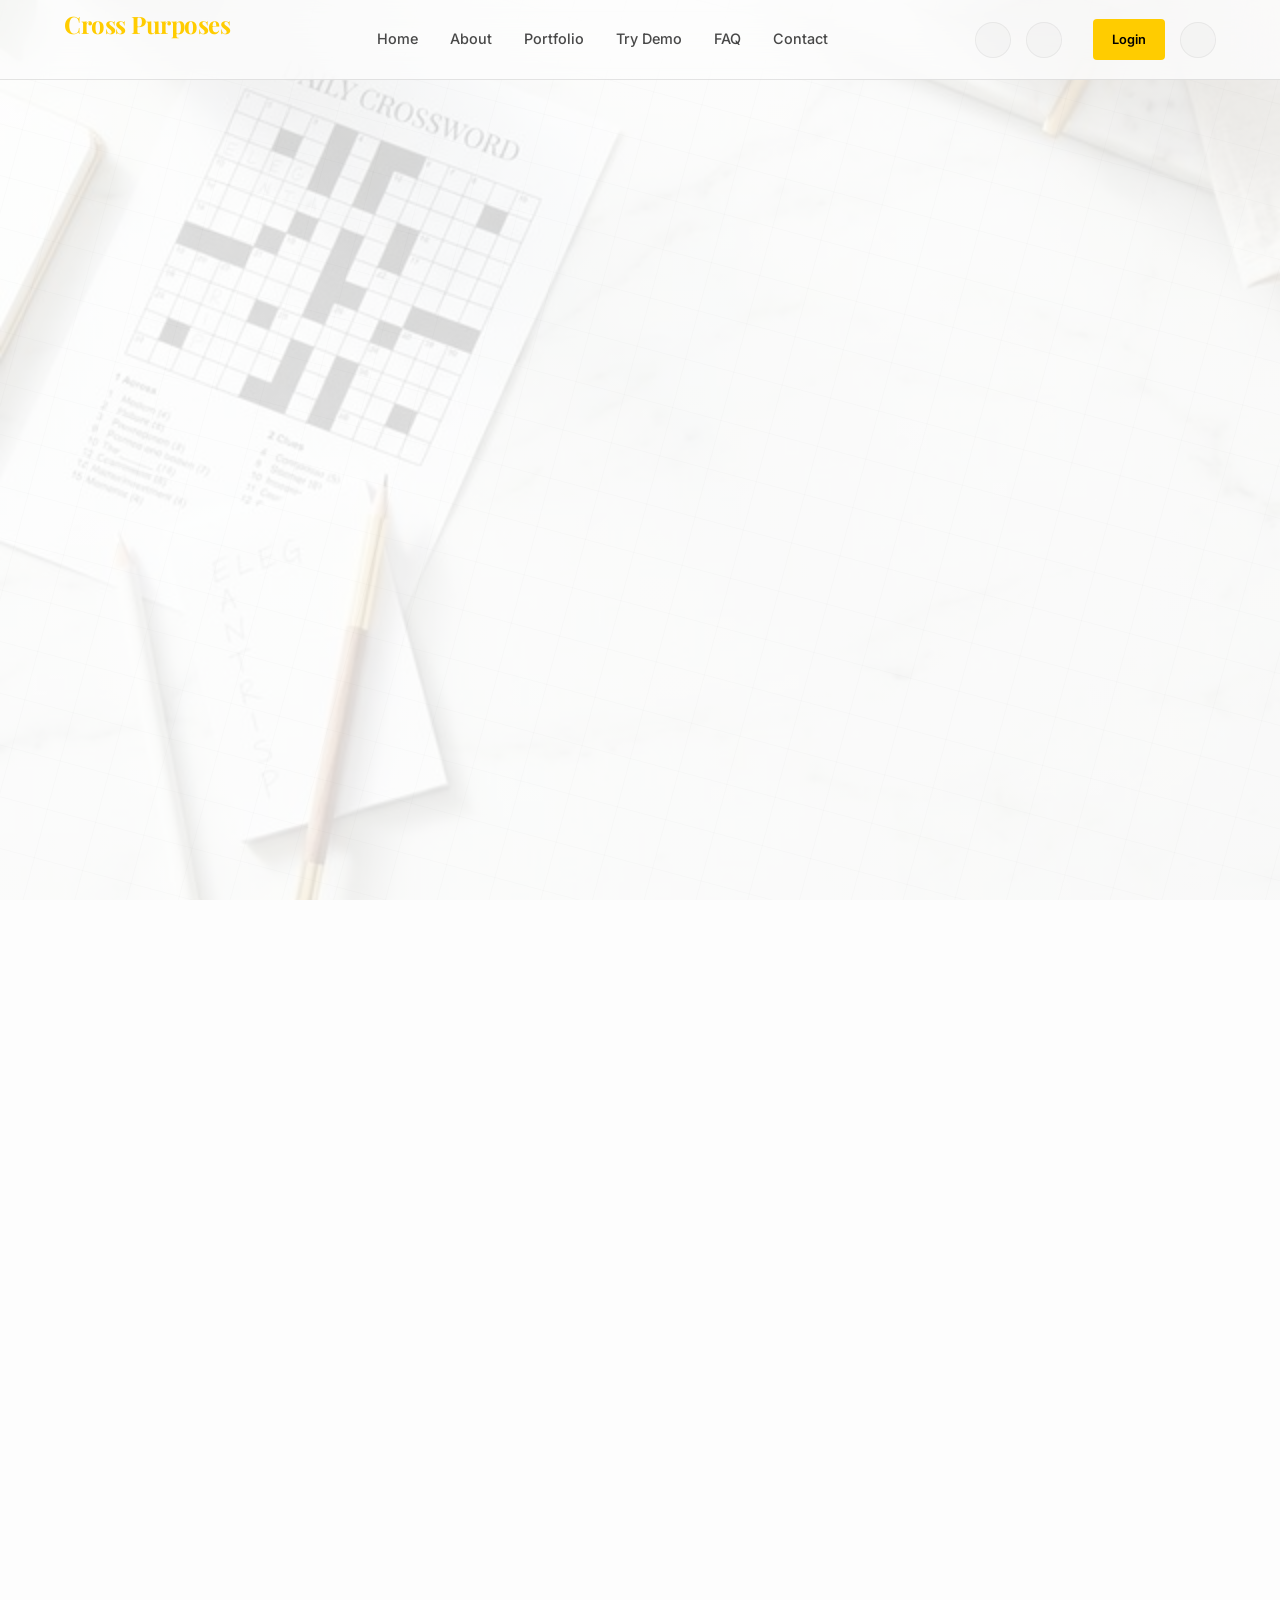
==== commit 5132c07f: "wf" ====
--- a/index.html
+++ b/index.html
@@ -1,5 +1,6 @@
 <!DOCTYPE html>
 <html lang="en">
+
 <head>
   <meta charset="UTF-8">
   <meta name="viewport" content="width=device-width, initial-scale=1.0">
@@ -7,14 +8,19 @@
   <!-- Google Fonts -->
   <link rel="preconnect" href="https://fonts.googleapis.com">
   <link rel="preconnect" href="https://fonts.gstatic.com" crossorigin>
-  <link href="https://fonts.googleapis.com/css2?family=Inter:wght@300;400;600&family=Playfair+Display:ital,wght@0,700;1,700&display=swap" rel="stylesheet">
+  <link
+    href="https://fonts.googleapis.com/css2?family=Inter:wght@300;400;600&family=Playfair+Display:ital,wght@0,700;1,700&display=swap"
+    rel="stylesheet">
+  <link rel="stylesheet" href="https://cdnjs.cloudflare.com/ajax/libs/font-awesome/6.4.0/css/all.min.css">
+  <script src="https://unpkg.com/lucide@latest"></script>
   <link rel="stylesheet" href="style.css">
 </head>
+
 <body>
   <!-- Navigation -->
   <nav class="navbar">
     <div class="nav-content">
-      <h2 class="logo">Cross Purposes</h2>
+      <a href="#home" class="logo-link"><h2 class="logo">Cross Purposes</h2></a>
       <div class="nav-links">
         <a href="#home">Home</a>
         <a href="#about">About</a>
@@ -23,9 +29,39 @@
         <a href="#faq">FAQ</a>
         <a href="#contact">Contact</a>
       </div>
-      <button id="theme-toggle" class="toggle-btn">🌙</button>
+      <div class="nav-actions">
+        <button id="rtl-toggle" class="toggle-btn" title="Toggle RTL"><i data-lucide="languages"></i></button>
+        <button id="theme-toggle" class="toggle-btn" title="Toggle Theme"><i data-lucide="moon"></i></button>
+        <a href="login.html" class="btn btn-small btn-auth">Login</a>
+        <button id="mobile-menu-toggle" class="toggle-btn" title="Open Menu"><i data-lucide="menu"></i></button>
+      </div>
     </div>
   </nav>
+
+  <!-- Mobile Menu Overlay -->
+  <div id="mobile-menu" class="mobile-menu">
+    <div class="mobile-menu-header">
+      <h2 class="logo">Cross Purposes</h2>
+      <button id="mobile-menu-close" class="toggle-btn" title="Close Menu"><i data-lucide="x"></i></button>
+    </div>
+    <div class="mobile-menu-content">
+      <div class="mobile-nav-links">
+        <a href="#home">Home</a>
+        <a href="#about">About</a>
+        <a href="#puzzles">Portfolio</a>
+        <a href="#demo">Try Demo</a>
+        <a href="#faq">FAQ</a>
+        <a href="#contact">Contact</a>
+      </div>
+      <div class="mobile-nav-actions">
+        <div class="mobile-toggle-group">
+          <button id="mobile-rtl-toggle" class="toggle-btn" title="Toggle RTL"><i data-lucide="languages"></i></button>
+          <button id="mobile-theme-toggle" class="toggle-btn" title="Toggle Theme"><i data-lucide="moon"></i></button>
+        </div>
+        <a href="login.html" class="btn btn-auth mobile-full-btn">Login</a>
+      </div>
+    </div>
+  </div>
 
   <!-- 1. Hero Section -->
   <header id="home" class="hero">
@@ -46,11 +82,15 @@
       <div class="text-content">
         <span class="eyebrow">The Constructor</span>
         <h2>The Human Behind the Grid</h2>
-        <p>I am a dedicated cruciverbalist with over a decade of experience crafting intricate wordplay puzzles for national newspapers and digital platforms. My mission is to blend logic, trivia, and wit into seamless experiences that challenge and delight players across the globe.</p>
-        <p>From the New York Times to independent zines, my grids have been praised for their tightness, original themes, and "Aha!" moments.</p>
+        <p>I am a dedicated cruciverbalist with over a decade of experience crafting intricate wordplay puzzles for
+          national newspapers and digital platforms. My mission is to blend logic, trivia, and wit into seamless
+          experiences that challenge and delight players across the globe.</p>
+        <p>From the New York Times to independent zines, my grids have been praised for their tightness, original
+          themes, and "Aha!" moments.</p>
       </div>
       <div class="image-box">
-        <img src="constructor_portrait_1774674348414.png" alt="Artist at work" class="glass-image">
+        <img src="https://encrypted-tbn0.gstatic.com/images?q=tbn:ANd9GcTv3qr-OsvAo2Pw-j7biELnacswVO7NKa1B8A&s"
+          alt="Artist at work" class="glass-image">
       </div>
     </div>
   </section>
@@ -83,19 +123,22 @@
     <h2 class="centered">Recently Published</h2>
     <div class="gallery">
       <div class="gallery-item">
-        <img src="complex_crossword_grid_1774674366347.png" alt="Complex Grid Design" onclick="enlargeImage(this)">
+        <img src="https://encrypted-tbn0.gstatic.com/images?q=tbn:ANd9GcT94doGBOJoOTzhuVIZRdP_62G2XSKC4fbH5w&s"
+          alt="Complex Grid Design" onclick="enlargeImage(this)">
         <div class="gallery-overlay">
           <span>The Sunday Times Jumbo</span>
         </div>
       </div>
       <div class="gallery-item">
-        <img src="https://images.unsplash.com/photo-1606326608601-9c6e5c8b5b5e" alt="NYT Style Puzzles" onclick="enlargeImage(this)">
+        <img src=" https://encrypted-tbn0.gstatic.com/images?q=tbn:ANd9GcSjrVxVTjFhq3aWjdqNBzHJ3WXgknxWBDtNuA&s"
+          alt="NYT Style Puzzles" onclick="enlargeImage(this)">
         <div class="gallery-overlay">
           <span>Daily Mini Puzzles</span>
         </div>
       </div>
       <div class="gallery-item">
-        <img src="https://images.unsplash.com/photo-1580130775562-0f5c6f4e8c0f" alt="Clue Crafting" onclick="enlargeImage(this)">
+        <img src="https://encrypted-tbn0.gstatic.com/images?q=tbn:ANd9GcSlij8hKkMTrHpKShw6b9Y3s8iiMNiRY3UO5Q&s"
+          alt="Clue Crafting" onclick="enlargeImage(this)">
         <div class="gallery-overlay">
           <span>Special Event Grids</span>
         </div>
@@ -109,22 +152,26 @@
     <h2 class="centered">Signature Styles</h2>
     <div class="theme-grid">
       <div class="theme-card">
-        <div class="theme-icon">🧩</div>
+        <img src="https://images.unsplash.com/photo-1586281380117-5a60ae2050cc?q=80&w=400&auto=format&fit=crop"
+          alt="Rebus Riddles" class="theme-img">
         <h3>Rebus Riddles</h3>
         <p>Puzzles that incorporate images or symbols into the grid.</p>
       </div>
       <div class="theme-card">
-        <div class="theme-icon">🔡</div>
+        <img src="https://encrypted-tbn0.gstatic.com/images?q=tbn:ANd9GcR4RTPobbWzI0JQcNbXgQYYL-0ctul_7D-QGw&s"
+          alt="Wordplay Wonders" class="theme-img">
         <h3>Wordplay Wonders</h3>
         <p>Clever puns and double-entendres that reward lateral thinking.</p>
       </div>
       <div class="theme-card">
-        <div class="theme-icon">🎬</div>
+        <img src=" https://encrypted-tbn0.gstatic.com/images?q=tbn:ANd9GcR5DjNZEFIJhoq87IxjAxRloocgk1HkqVNEHQ&s"
+          alt="Pop Culture Crosses" class="theme-img">
         <h3>Pop Culture Crosses</h3>
         <p>Themed puzzles focused on modern media and trends.</p>
       </div>
       <div class="theme-card">
-        <div class="theme-icon">📅</div>
+        <img src="https://images.unsplash.com/photo-1511795409834-ef04bbd61622?q=80&w=400&auto=format&fit=crop"
+          alt="Event Specials" class="theme-img">
         <h3>Event Specials</h3>
         <p>Custom grids designed for weddings, birthdays, and corporate galas.</p>
       </div>
@@ -153,7 +200,9 @@
       </div>
     </div>
     <div class="process-image">
-      <img src="crossword_process_sketch_1774674429155.png" alt="Process Sketch" class="glass-image">
+      <img
+        src="https://images.unsplash.com/photo-1622228872091-94cddc5dc467?q=80&w=871&auto=format&fit=crop&ixlib=rb-4.1.0&ixid=M3wxMjA3fDB8MHxwaG90by1wYWdlfHx8fGVufDB8fHx8fA%3D%3D"
+        alt="Process Sketch" class="glass-image">
     </div>
   </section>
 
@@ -163,11 +212,14 @@
       <div class="text-content">
         <span class="eyebrow">Featured Work</span>
         <h2>The "Pangram" Challenge</h2>
-        <p>A deep dive into one of my most complex constructions—a puzzle where every single letter of the alphabet was used at least once in across and down answers.</p>
+        <p>A deep dive into one of my most complex constructions—a puzzle where every single letter of the alphabet was
+          used at least once in across and down answers.</p>
         <a href="#" class="btn btn-small">Read Case Study</a>
       </div>
       <div class="image-box">
-        <img src="crossword_tools_artistic_1774674384927.png" alt="Tools of the Trade" class="glass-image">
+        <img
+          src=" https://thumbs.dreamstime.com/b/crossword-puzzle-game-kids-working-tools-educational-page-children-to-study-english-language-words-printable-181187577.jpg"
+          alt="Tools of the Trade" class="glass-image">
       </div>
     </div>
   </section>
@@ -177,10 +229,10 @@
     <span class="eyebrow centered">Play</span>
     <h2 class="centered">Interactive Mini Puzzle</h2>
     <p class="demo-desc centered">Try your hand at this 5×5 mini. Type letters — it will auto-advance.</p>
-    
+
     <div class="crossword-container">
       <div id="crossword-grid" class="crossword-grid"></div>
-      
+
       <div class="clues">
         <h3>Across</h3>
         <ul id="across-clues"></ul>
@@ -188,10 +240,17 @@
         <ul id="down-clues"></ul>
       </div>
     </div>
-    
+
     <div class="demo-controls">
-      <button onclick="checkAnswers()" class="btn check-btn">Check Answers</button>
-      <button onclick="resetPuzzle()" class="btn btn-outline">Reset Puzzle</button>
+      <div id="nav-controls">
+        <button onclick="prevPuzzle()" class="btn btn-outline btn-nav">← Prev</button>
+        <span id="puzzle-progress">1 / 4</span>
+        <button onclick="nextPuzzle()" class="btn btn-outline btn-nav">Next →</button>
+      </div>
+      <div class="action-btns">
+        <button onclick="checkAnswers()" class="btn check-btn">Check Answers</button>
+        <button onclick="resetPuzzle()" class="btn btn-outline">Reset Puzzle</button>
+      </div>
     </div>
     <p id="result-msg" class="result"></p>
   </section>
@@ -214,7 +273,8 @@
         </div>
       </div>
       <div class="image-box">
-        <img src="crossword_insights_detail_1774674408152.png" alt="Insights" class="glass-image">
+        <img src=" https://encrypted-tbn0.gstatic.com/images?q=tbn:ANd9GcQM0goGRNdHBxySnNsvGLQGd3TdEx7p33kxoQ&s"
+          alt="Insights" class="glass-image">
       </div>
     </div>
   </section>
@@ -325,23 +385,63 @@
 
   <!-- 15. Footer Section -->
   <footer id="contact" class="reveal">
-    <div class="footer-content">
-      <div class="footer-brand">
+    <div class="footer-container">
+      <div class="footer-column brand">
         <h3 class="logo">Cross Purposes</h3>
-        <p>Premium Cruciverbalism • Chennai, India</p>
-      </div>
-      <div class="footer-links">
-        <a href="#">Twitter</a>
-        <a href="#">LinkedIn</a>
-        <a href="#">Portfolio</a>
-      </div>
-    </div>
-    <p class="copyright">&copy; 2026 Surya. All rights reserved.</p>
+        <p>Crafting premium cruciverbalism for elite publications and private events worldwide. Every grid is a journey,
+          every clue a discovery.</p>
+        <div class="social-icons">
+          <a href="#" class="social-icon" aria-label="Twitter"><i class="fab fa-twitter"></i></a>
+          <a href="#" class="social-icon" aria-label="LinkedIn"><i class="fab fa-linkedin-in"></i></a>
+          <a href="#" class="social-icon" aria-label="Instagram"><i class="fab fa-instagram"></i></a>
+          <a href="#" class="social-icon" aria-label="Facebook"><i class="fab fa-facebook-f"></i></a>
+        </div>
+      </div>
+      <div class="footer-column">
+        <h4>Navigation</h4>
+        <ul>
+          <li><a href="#home">Home</a></li>
+          <li><a href="#about">About Me</a></li>
+          <li><a href="#puzzles">Portfolio</a></li>
+          <li><a href="#demo">Try Demo</a></li>
+          <li><a href="#faq">FAQ</a></li>
+        </ul>
+      </div>
+      <div class="footer-column">
+        <h4>Services</h4>
+        <ul>
+          <li><a href="#pricing">Standard Mini</a></li>
+          <li><a href="#pricing">Themed 15x15</a></li>
+          <li><a href="#pricing">Custom Event</a></li>
+          <li><a href="#commission">Commission</a></li>
+        </ul>
+      </div>
+      <div class="footer-column">
+        <h4>Contact</h4>
+        <ul class="contact-info">
+          <li><i class="fas fa-envelope"></i> hello@crosspurposes.com</li>
+          <li><i class="fas fa-phone"></i> +91 98765 43210</li>
+          <li><i class="fas fa-map-marker-alt"></i> Chennai, TN, India</li>
+        </ul>
+      </div>
+    </div>
+    <div class="footer-bottom">
+      <p>&copy; 2026. All rights reserved.</p>
+      <div class="footer-bottom-links">
+        <a href="#">Privacy Policy</a>
+        <a href="#">Terms of Service</a>
+      </div>
+    </div>
   </footer>
 
   <!-- Lightbox -->
   <div id="lightbox" onclick="this.style.display='none'"></div>
 
+  <button id="back-to-top" title="Back to Top">
+    <i data-lucide="chevron-up"></i>
+  </button>
+
   <script src="script.js"></script>
 </body>
-</html>
+
+</html>
--- a/style.css
+++ b/style.css
@@ -1,8 +1,8 @@
 :root {
   --bg: #0A0A0B;
   --text: #F0F0F0;
-  --accent: #D4AF37; /* Premium Gold */
-  --accent-soft: rgba(212, 175, 55, 0.1);
+  --accent: #FFCC00; /* Sunny Yellow */
+  --accent-soft: rgba(255, 204, 0, 0.1);
   --card: rgba(25, 25, 27, 0.7);
   --border: rgba(255, 255, 255, 0.1);
   --white: #FFFFFF;
@@ -15,8 +15,8 @@
 [data-theme="light"] {
   --bg: #FDFDFD;
   --text: #1A1A1A;
-  --accent: #996515; /* Deeper Gold for light mode contrast */
-  --accent-soft: rgba(153, 101, 21, 0.05);
+  --accent: #FFCC00; /* Vibrant Yellow in Light Mode */
+  --accent-soft: rgba(255, 204, 0, 0.05);
   --card: rgba(240, 240, 240, 0.8);
   --border: rgba(0, 0, 0, 0.1);
   --glass: rgba(0, 0, 0, 0.02);
@@ -35,8 +35,10 @@
 }
 
 /* Typography */
-h1, h2, h3, h4 { font-family: var(--font-serif); font-weight: 700; line-height: 1.2; }
-.logo { font-size: 1.5rem; letter-spacing: -0.5px; }
+h1, h2, h3, h4 { font-family: var(--font-serif); font-weight: 700; line-height: 1; margin: 0; }
+.logo-link { text-decoration: none; color: inherit; display: flex; align-items: center; }
+.logo { font-size: 1.5rem; letter-spacing: -0.5px; color: var(--accent) !important; }
+.navbar .logo, .footer-column .logo { color: var(--accent) !important; }
 .accent-text { color: var(--accent); }
 .eyebrow { 
   display: block; 
@@ -56,29 +58,48 @@
   padding: 1.5rem 5%;
   z-index: 1000;
   background: rgba(10, 10, 11, 0.8);
+  -webkit-backdrop-filter: blur(20px);
   backdrop-filter: blur(20px);
   border-bottom: 1px solid var(--border);
   transition: all 0.3s ease;
+  height: 80px;
+  display: flex;
+  align-items: center;
 }
 
 [data-theme="light"] .navbar { background: rgba(253, 253, 253, 0.8); }
 
 .nav-content {
+  display: flex;
+  justify-content: space-between;
+  align-items: center;
   max-width: 1400px;
   margin: 0 auto;
-  display: flex;
-  justify-content: space-between;
-  align-items: center;
+  width: 100%;
+}
+
+.nav-actions {
+  display: flex;
+  align-items: center;
+  gap: 15px;
+}
+
+.nav-links {
+  display: flex;
+  align-items: center;
+  gap: 2rem;
+  height: 100%;
 }
 
 .nav-links a {
   color: var(--text);
   text-decoration: none;
-  margin-left: 2rem;
   font-size: 0.9rem;
   font-weight: 500;
   transition: color 0.3s;
   opacity: 0.8;
+  display: flex;
+  align-items: center;
 }
 
 .nav-links a:hover { color: var(--accent); opacity: 1; }
@@ -90,9 +111,136 @@
   border-radius: 50%;
   cursor: pointer;
   font-size: 1.2rem;
-  margin-left: 1.5rem;
-  transition: transform 0.3s;
-}
+  display: flex !important;
+  align-items: center !important;
+  justify-content: center !important;
+}
+
+.toggle-btn i { width: 18px; height: 18px; }
+.toggle-btn:hover { transform: scale(1.1); }
+
+/* Back to Top Button */
+#back-to-top {
+  position: fixed;
+  bottom: 30px;
+  right: 30px;
+  width: 50px;
+  height: 50px;
+  background: var(--accent);
+  color: #000;
+  border: none;
+  border-radius: 50%;
+  display: flex;
+  align-items: center;
+  justify-content: center;
+  cursor: pointer;
+  z-index: 999;
+  opacity: 0;
+  visibility: hidden;
+  transition: all 0.4s cubic-bezier(0.175, 0.885, 0.32, 1.275);
+  box-shadow: 0 5px 15px rgba(255, 215, 0, 0.3);
+}
+
+#back-to-top.visible {
+  opacity: 1;
+  visibility: visible;
+}
+
+#back-to-top:hover {
+  transform: translateY(-5px) scale(1.1);
+  box-shadow: 0 8px 25px rgba(255, 215, 0, 0.5);
+}
+
+#mobile-menu-toggle { display: none; }
+
+/* Mobile Menu Styles */
+.mobile-menu {
+  position: fixed;
+  top: 0;
+  right: -100%;
+  width: 100%;
+  max-width: 400px;
+  height: 100vh;
+  background: var(--bg);
+  z-index: 2000;
+  padding: 2rem;
+  transition: all 0.5s cubic-bezier(0.16, 1, 0.3, 1);
+  box-shadow: -10px 0 30px rgba(0, 0, 0, 0.5);
+  display: flex;
+  flex-direction: column;
+  gap: 2rem;
+  backdrop-filter: blur(20px);
+  -webkit-backdrop-filter: blur(20px);
+  border-left: 1px solid var(--border);
+  overflow-y: auto;
+}
+
+.mobile-toggle-group {
+  display: flex;
+  justify-content: center;
+  gap: 20px;
+  margin-bottom: 1rem;
+}
+
+.mobile-toggle-group .toggle-btn {
+  width: 50px;
+  height: 50px;
+}
+
+.mobile-full-btn {
+  width: 100% !important;
+  justify-content: center !important;
+  gap: 10px !important;
+  display: flex !important;
+  align-items: center !important;
+  text-align: center !important;
+}
+
+.mobile-menu.active {
+  right: 0;
+}
+
+.mobile-menu-header {
+  display: flex;
+  justify-content: space-between;
+  align-items: center;
+}
+
+.mobile-nav-links {
+  display: flex;
+  flex-direction: column;
+  gap: 1.5rem;
+}
+
+.mobile-nav-links a {
+  font-size: 1.4rem;
+  font-family: var(--font-serif);
+  color: var(--text);
+  text-decoration: none;
+  font-weight: 700;
+  transition: color 0.3s;
+}
+
+.mobile-nav-links a:hover {
+  color: var(--accent);
+}
+
+.mobile-nav-actions {
+  display: flex;
+  flex-direction: column;
+  gap: 1rem;
+  margin-top: 1rem;
+  padding-top: 2rem;
+  border-top: 1px solid var(--border);
+}
+
+.btn-outline {
+  background: transparent;
+  border: 1px solid var(--accent);
+  color: var(--accent);
+}
+
+.toggle-btn:hover { transform: rotate(15deg) scale(1.1); }
 
 .toggle-btn:hover { transform: rotate(15deg) scale(1.1); }
 
@@ -143,7 +291,12 @@
 .hero h1 { font-size: 5rem; margin-bottom: 1.5rem; }
 .hero .tagline { font-size: 1.5rem; color: var(--text); opacity: 0.9; margin-bottom: 3rem; font-weight: 300; }
 
-.hero-btns { display: flex; gap: 1.5rem; justify-content: center; }
+.hero-btns { 
+  display: flex; 
+  gap: 1rem; 
+  justify-content: center;
+  flex-wrap: wrap; 
+}
 
 /* Components */
 .btn {
@@ -163,9 +316,12 @@
 
 .btn:hover { transform: translateY(-4px); box-shadow: 0 10px 30px rgba(212, 175, 55, 0.3); }
 
+.btn-small { padding: 0.6rem 1.2rem; font-size: 0.8rem; display: inline-flex; align-items: center; justify-content: center; height: fit-content; }
+.btn-auth { margin-left: 1rem; }
+
 .section { padding: 120px 8%; max-width: 1400px; margin: 0 auto; position: relative; }
 
-h2 { font-size: 3.5rem; margin-bottom: 3rem; }
+h2 { font-size: 2.5rem; margin-bottom: 2rem; }
 
 /* Grid Layouts */
 .section-grid {
@@ -254,7 +410,18 @@
 }
 .theme-card:hover * { color: #000; }
 
-.theme-icon { font-size: 2.5rem; margin-bottom: 1.5rem; }
+.theme-img { 
+  width: 100%; 
+  height: 150px; 
+  aspect-ratio: 16/9; 
+  object-fit: cover; 
+  border-radius: 8px; 
+  margin-bottom: 1.5rem; 
+  border: 1px solid var(--border);
+  transition: transform 0.4s;
+}
+
+.theme-card:hover .theme-img { transform: scale(1.05); border-color: #000; }
 
 /* Process */
 .process-steps {
@@ -381,25 +548,143 @@
 
 /* Footer */
 footer {
-  padding: 80px 8% 40px;
+  padding: 100px 8% 40px;
   background: #050505;
+  color: #fff;
   border-top: 1px solid var(--border);
 }
 
-.footer-content {
-  display: flex; justify-content: space-between;
-  align-items: center; margin-bottom: 40px;
-}
-
-.footer-links a {
-  color: var(--text); opacity: 0.6;
-  text-decoration: none; margin-left: 2rem;
-  transition: opacity 0.3s;
-}
-
-.footer-links a:hover { opacity: 1; }
-
-.copyright { text-align: center; opacity: 0.4; font-size: 0.8rem; border-top: 1px solid var(--border); padding-top: 40px; }
+[data-theme="light"] footer {
+  background: #f8f8f8;
+  color: #1a1a1a;
+}
+
+.footer-container {
+  max-width: 1400px;
+  margin: 0 auto;
+  display: grid;
+  grid-template-columns: 2fr 1fr 1fr 1.5fr;
+  gap: 60px;
+  margin-bottom: 80px;
+}
+
+.footer-column h4 {
+  font-family: var(--font-serif);
+  font-size: 1.2rem;
+  margin-bottom: 2rem;
+  color: var(--accent);
+  text-transform: uppercase;
+  letter-spacing: 2px;
+}
+
+.footer-column p {
+  opacity: 0.7;
+  font-size: 0.95rem;
+  line-height: 1.8;
+  margin-bottom: 1.5rem;
+}
+
+.footer-column ul {
+  list-style: none;
+}
+
+.footer-column ul li {
+  margin-bottom: 1rem;
+}
+
+.footer-column ul li a {
+  color: inherit;
+  text-decoration: none;
+  opacity: 0.6;
+  font-size: 0.95rem;
+  transition: all 0.3s ease;
+}
+
+.footer-column ul li a:hover {
+  opacity: 1;
+  color: var(--accent);
+  padding-left: 5px;
+}
+
+.social-icons {
+  display: flex;
+  gap: 15px;
+  margin-top: 1.5rem;
+}
+
+.social-icon {
+  width: 40px;
+  height: 40px;
+  border-radius: 50%;
+  border: 1px solid var(--border);
+  display: flex;
+  align-items: center;
+  justify-content: center;
+  color: inherit;
+  text-decoration: none;
+  transition: all 0.4s cubic-bezier(0.175, 0.885, 0.32, 1.275);
+}
+
+.social-icon:hover {
+  background: var(--accent);
+  border-color: var(--accent);
+  color: #000;
+  transform: translateY(-5px);
+  box-shadow: 0 5px 15px rgba(212, 175, 55, 0.4);
+}
+
+.contact-info li {
+  display: flex;
+  align-items: center;
+  gap: 12px;
+  opacity: 0.7;
+  font-size: 0.95rem;
+}
+
+.contact-info i {
+  color: var(--accent);
+  width: 20px;
+}
+
+.footer-bottom {
+  max-width: 1400px;
+  margin: 0 auto;
+  padding-top: 40px;
+  border-top: 1px solid var(--border);
+  display: flex;
+  justify-content: space-between;
+  align-items: center;
+  opacity: 0.5;
+  font-size: 0.85rem;
+}
+
+.footer-bottom-links {
+  display: flex;
+  gap: 20px;
+}
+
+.footer-bottom-links a {
+  color: inherit;
+  text-decoration: none;
+  transition: color 0.3s;
+}
+
+.footer-bottom-links a:hover {
+  color: var(--accent);
+}
+
+@media (max-width: 1024px) {
+  .footer-container {
+    grid-template-columns: 1fr 1fr;
+    gap: 40px;
+  }
+}
+
+@media (max-width: 600px) {
+  footer { padding: 60px 8% 30px; }
+  .footer-container { grid-template-columns: 1fr; }
+  .footer-bottom { flex-direction: column; gap: 20px; text-align: center; }
+}
 
 /* Animations */
 .reveal {
@@ -414,40 +699,287 @@
 }
 
 /* Crossword Grid Styles */
+.demo-section {
+  display: flex;
+  flex-direction: column;
+  align-items: center;
+  text-align: center;
+}
+
+.crossword-container {
+  display: flex;
+  flex-direction: column;
+  align-items: center;
+  gap: 2rem;
+  margin: 2rem auto;
+  padding: 2rem;
+  background: var(--glass);
+  border: 1px solid var(--glass-border);
+  border-radius: 20px;
+  -webkit-backdrop-filter: blur(10px);
+  backdrop-filter: blur(10px);
+  max-width: fit-content;
+}
+
 .crossword-grid {
   display: grid;
   grid-template-columns: repeat(5, 60px);
   gap: 4px;
   background: var(--border);
   padding: 10px;
-  border-radius: 8px;
+  border-radius: 12px;
+  box-shadow: 0 10px 30px rgba(0,0,0,0.3);
 }
 
 .cell {
   width: 60px; height: 60px;
   background: var(--card);
   display: flex; align-items: center; justify-content: center;
-  font-size: 1.5rem; font-weight: 700;
-  color: var(--text); border: 1px solid var(--border);
-}
-
-.cell.black { background: #000; }
-.cell:focus { outline: none; background: var(--accent-soft); border-color: var(--accent); }
-
-/* Responsive */
-@media (max-width: 1024px) {
+  font-size: 1.8rem; font-weight: 700;
+  color: var(--accent); 
+  border: 1px solid var(--border);
+  border-radius: 4px;
+  cursor: text;
+  transition: all 0.2s ease;
+  -webkit-user-select: none;
+  user-select: none;
+}
+
+.cell.black { background: #000; border-color: #000; cursor: default; }
+.cell:focus { 
+  outline: none; 
+  background: var(--accent-soft); 
+  border-color: var(--accent);
+  box-shadow: 0 0 15px var(--accent-soft);
+  transform: scale(1.05);
+  z-index: 2;
+}
+
+.cell.error {
+  background: rgba(255, 0, 0, 0.1);
+  border-color: #ff4444;
+  animation: shake 0.3s ease-in-out;
+}
+
+@keyframes shake {
+  0%, 100% { transform: translateX(0); }
+  25% { transform: translateX(-4px); }
+  75% { transform: translateX(4px); }
+}
+
+.clues {
+  display: flex;
+  gap: 3rem;
+  text-align: left;
+  border-top: 1px solid var(--border);
+  padding-top: 1.5rem;
+  width: 100%;
+}
+
+.clues h3 {
+  font-size: 1.2rem;
+  margin-bottom: 1rem;
+  color: var(--accent);
+  text-transform: uppercase;
+  letter-spacing: 1px;
+}
+
+.clues ul {
+  list-style: none;
+  padding: 0;
+}
+
+.clues li {
+  margin-bottom: 0.5rem;
+  font-size: 0.95rem;
+  opacity: 0.8;
+}
+
+.demo-controls {
+  display: flex;
+  flex-direction: column;
+  align-items: center;
+  gap: 1.5rem;
+}
+
+.result {
+  margin-top: 1rem;
+  font-weight: 600;
+  min-height: 1.5rem;
+}
+
+.result.success { color: #44ff44; }
+.result.error-msg { color: #ff4444; }
+
+#nav-controls {
+  display: flex;
+  align-items: center;
+  gap: 1rem;
+  margin-bottom: 1rem;
+}
+
+.btn-nav {
+  padding: 0.5rem 1rem !important;
+}
+
+.action-btns {
+  display: flex;
+  gap: 1rem;
+}
+
+/* Responsive Design System */
+@media (max-width: 1200px) {
+  /* Navbar */
+  .nav-links { display: none !important; }
+  .nav-actions > *:not(#mobile-menu-toggle) { display: none !important; }
+  #mobile-menu-toggle { display: flex !important; }
+  
+  /* Global Centering */
+  .section h2, .section p, .eyebrow { text-align: center; width: 100%; }
+  
+  /* Layouts */
   .section-grid, .stats-grid, .theme-grid, .process-steps, .pricing-grid {
     grid-template-columns: 1fr 1fr;
     gap: 40px;
+    justify-items: center;
   }
   .hero h1 { font-size: 4rem; }
 }
 
 @media (max-width: 768px) {
+  /* Section Alignment */
+  .section { text-align: center; }
   .section-grid, .stats-grid, .theme-grid, .process-steps, .pricing-grid {
     grid-template-columns: 1fr;
-  }
-  .nav-links { display: none; }
+    justify-items: center;
+  }
+  
+  /* Cards & Content */
+  .stat-card, .theme-card, .price-card, .step, .post, .insight-posts, .testimonial-content, .commission-box {
+    text-align: center;
+    display: flex;
+    flex-direction: column;
+    align-items: center;
+    width: 100%;
+  }
+
+  /* Commission Box Fix */
+  .commission-box {
+    padding: 40px 20px;
+    border-radius: 12px;
+  }
+  
+  .form-row {
+    grid-template-columns: 1fr;
+    gap: 10px;
+  }
+
+  /* Pricing */
+  .pricing-grid {
+    gap: 2rem;
+  }
+  .price-card {
+    padding: 2.5rem 1.5rem;
+    width: 100%;
+    max-width: 450px;
+    text-align: center;
+  }
+  .price-card.featured { transform: none; }
+  .price-card ul { text-align: left; display: inline-block; }
+  
   .hero h1 { font-size: 3rem; }
   .section { padding: 80px 5%; }
-}
+  
+  /* Crossword */
+  .crossword-container { width: 95%; padding: 1.5rem 1rem; gap: 1.5rem; }
+  .clues { flex-direction: column; gap: 1.5rem; }
+  .crossword-grid { grid-template-columns: repeat(5, 50px); padding: 8px; }
+  .cell { width: 50px; height: 50px; font-size: 1.4rem; }
+
+  .client-logo { font-size: 1.8rem; }
+
+  /* Footer Alignment */
+  .footer-container {
+    grid-template-columns: 1fr;
+    text-align: center;
+    gap: 40px;
+  }
+  .footer-column {
+    align-items: center;
+  }
+  .social-icons {
+    justify-content: center;
+  }
+  .footer-bottom {
+    flex-direction: column;
+    gap: 20px;
+    text-align: center;
+  }
+}
+
+@media (max-width: 480px) {
+  .logo { font-size: 1.2rem; }
+  .navbar { padding: 1rem 5%; }
+  .hero h1 { font-size: 2.5rem; }
+  .hero .tagline { font-size: 1.1rem; }
+  .section { padding: 60px 4%; }
+  .quote { font-size: 1.8rem; }
+  .crossword-container { padding: 1rem 0.5rem; width: 100%; border-radius: 10px; }
+  .crossword-grid { grid-template-columns: repeat(5, 40px); gap: 2px; padding: 5px; }
+  .cell { width: 40px; height: 40px; font-size: 1.1rem; }
+  .demo-section h2 { font-size: 1.5rem; }
+  .clues h3 { font-size: 1rem; }
+  .clues li { font-size: 0.85rem; }
+}
+
+/* Trusted By Section */
+.clients {
+  padding: 80px 8%;
+  background: var(--glass);
+  border-top: 1px solid var(--border);
+  border-bottom: 1px solid var(--border);
+  margin: 4rem 0;
+}
+
+.clients h3 {
+  font-size: 1.2rem;
+  text-transform: uppercase;
+  letter-spacing: 4px;
+  color: var(--accent);
+  margin-bottom: 3rem;
+  opacity: 0.8;
+}
+
+.client-grid {
+  display: flex;
+  justify-content: center;
+  align-items: center;
+  gap: 80px;
+  flex-wrap: wrap;
+}
+
+.client-logo {
+  font-family: var(--font-serif);
+  font-size: 2.2rem;
+  font-weight: 900;
+  color: var(--text);
+  opacity: 0.2;
+  transition: all 0.5s cubic-bezier(0.4, 0, 0.2, 1);
+  cursor: default;
+  letter-spacing: -1px;
+  position: relative;
+  -webkit-user-select: none;
+  user-select: none;
+}
+
+.client-logo:hover {
+  opacity: 1;
+  color: var(--accent);
+  transform: translateY(-5px) scale(1.05);
+  text-shadow: 0 10px 20px rgba(212, 175, 55, 0.2);
+}
+
+.client-logo:nth-child(4) {
+  font-style: italic;
+  letter-spacing: 1px;
+}
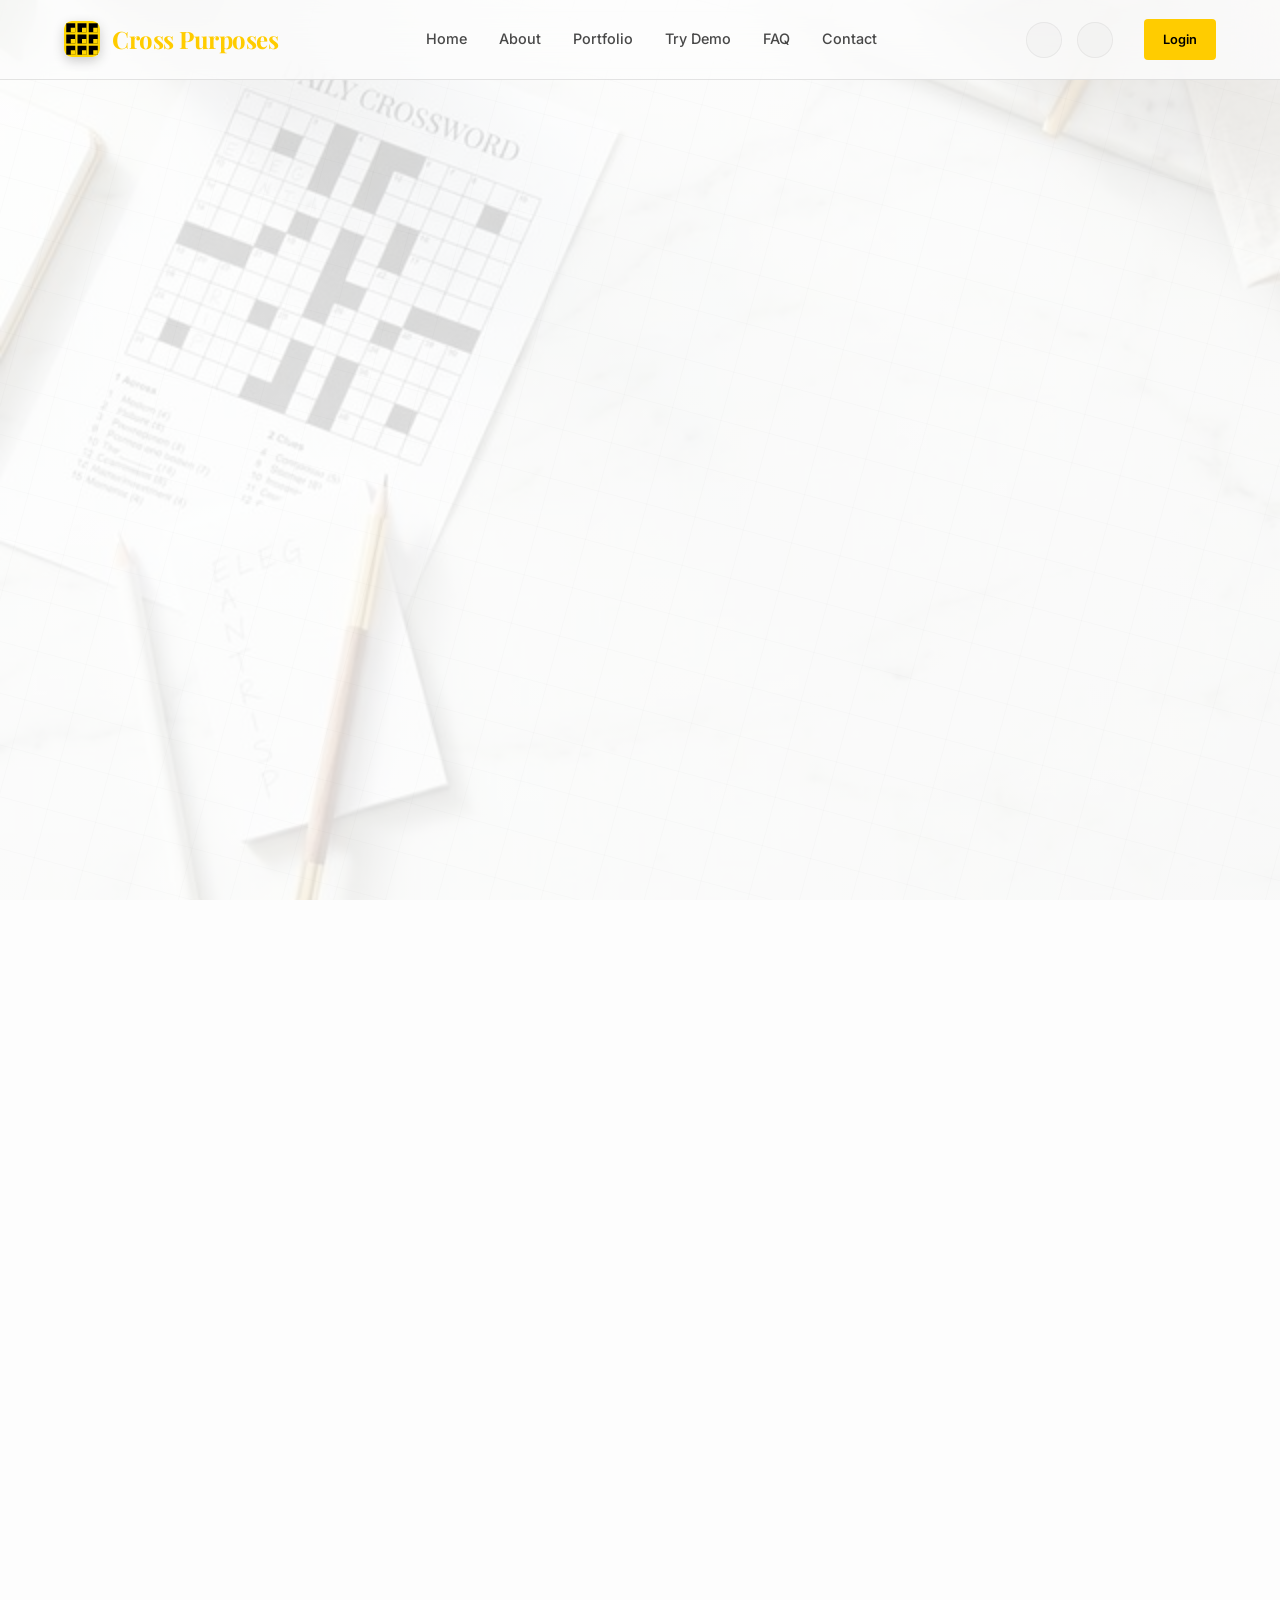
==== commit 67c4ac88: "s" ====
--- a/index.html
+++ b/index.html
@@ -5,7 +5,8 @@
   <meta charset="UTF-8">
   <meta name="viewport" content="width=device-width, initial-scale=1.0">
   <title>Cross Purposes | Freelance Crossword Constructor</title>
-  <!-- Google Fonts -->
+  <link rel="stylesheet" href="style.css">
+  <link rel="icon" type="image/x-icon" href="data:image/svg+xml,<svg xmlns='http://www.w3.org/2000/svg' viewBox='0 0 32 32'><rect fill='%23ffd700' width='32' height='32'/><rect fill='%23000' x='2' y='2' width='8' height='8'/><rect fill='%23000' x='12' y='2' width='8' height='8'/><rect fill='%23000' x='22' y='2' width='8' height='8'/><rect fill='%23000' x='2' y='12' width='8' height='8'/><rect fill='%23000' x='12' y='12' width='8' height='8'/><rect fill='%23000' x='22' y='12' width='8' height='8'/><rect fill='%23000' x='2' y='22' width='8' height='8'/><rect fill='%23000' x='12' y='22' width='8' height='8'/><rect fill='%23000' x='22' y='22' width='8' height='8'/><rect fill='%23ffd700' x='6' y='6' width='4' height='4'/><rect fill='%23ffd700' x='16' y='6' width='4' height='4'/><rect fill='%23ffd700' x='26' y='6' width='4' height='4'/><rect fill='%23ffd700' x='6' y='16' width='4' height='4'/><rect fill='%23ffd700' x='16' y='16' width='4' height='4'/><rect fill='%23ffd700' x='26' y='16' width='4' height='4'/><rect fill='%23ffd700' x='6' y='26' width='4' height='4'/><rect fill='%23ffd700' x='16' y='26' width='4' height='4'/><rect fill='%23ffd700' x='26' y='26' width='4' height='4'/></svg>">
   <link rel="preconnect" href="https://fonts.googleapis.com">
   <link rel="preconnect" href="https://fonts.gstatic.com" crossorigin>
   <link
@@ -20,7 +21,30 @@
   <!-- Navigation -->
   <nav class="navbar">
     <div class="nav-content">
-      <a href="#home" class="logo-link"><h2 class="logo">Cross Purposes</h2></a>
+      <a href="#home" class="logo-link">
+        <svg class="logo-icon" xmlns="http://www.w3.org/2000/svg" viewBox="0 0 32 32">
+          <rect fill="#ffd700" width="32" height="32" rx="6"/>
+          <rect fill="#000" x="2" y="2" width="8" height="8"/>
+          <rect fill="#000" x="12" y="2" width="8" height="8"/>
+          <rect fill="#000" x="22" y="2" width="8" height="8"/>
+          <rect fill="#000" x="2" y="12" width="8" height="8"/>
+          <rect fill="#000" x="12" y="12" width="8" height="8"/>
+          <rect fill="#000" x="22" y="12" width="8" height="8"/>
+          <rect fill="#000" x="2" y="22" width="8" height="8"/>
+          <rect fill="#000" x="12" y="22" width="8" height="8"/>
+          <rect fill="#000" x="22" y="22" width="8" height="8"/>
+          <rect fill="#ffd700" x="6" y="6" width="4" height="4"/>
+          <rect fill="#ffd700" x="16" y="6" width="4" height="4"/>
+          <rect fill="#ffd700" x="26" y="6" width="4" height="4"/>
+          <rect fill="#ffd700" x="6" y="16" width="4" height="4"/>
+          <rect fill="#ffd700" x="16" y="16" width="4" height="4"/>
+          <rect fill="#ffd700" x="26" y="16" width="4" height="4"/>
+          <rect fill="#ffd700" x="6" y="26" width="4" height="4"/>
+          <rect fill="#ffd700" x="16" y="26" width="4" height="4"/>
+          <rect fill="#ffd700" x="26" y="26" width="4" height="4"/>
+        </svg>
+        <span class="logo">Cross Purposes</span>
+      </a>
       <div class="nav-links">
         <a href="#home">Home</a>
         <a href="#about">About</a>
@@ -41,7 +65,30 @@
   <!-- Mobile Menu Overlay -->
   <div id="mobile-menu" class="mobile-menu">
     <div class="mobile-menu-header">
-      <h2 class="logo">Cross Purposes</h2>
+      <a href="index.html" class="logo-link">
+        <svg class="logo-icon" xmlns="http://www.w3.org/2000/svg" viewBox="0 0 32 32">
+          <rect fill="#ffd700" width="32" height="32" rx="6"/>
+          <rect fill="#000" x="2" y="2" width="8" height="8"/>
+          <rect fill="#000" x="12" y="2" width="8" height="8"/>
+          <rect fill="#000" x="22" y="2" width="8" height="8"/>
+          <rect fill="#000" x="2" y="12" width="8" height="8"/>
+          <rect fill="#000" x="12" y="12" width="8" height="8"/>
+          <rect fill="#000" x="22" y="12" width="8" height="8"/>
+          <rect fill="#000" x="2" y="22" width="8" height="8"/>
+          <rect fill="#000" x="12" y="22" width="8" height="8"/>
+          <rect fill="#000" x="22" y="22" width="8" height="8"/>
+          <rect fill="#ffd700" x="6" y="6" width="4" height="4"/>
+          <rect fill="#ffd700" x="16" y="6" width="4" height="4"/>
+          <rect fill="#ffd700" x="26" y="6" width="4" height="4"/>
+          <rect fill="#ffd700" x="6" y="16" width="4" height="4"/>
+          <rect fill="#ffd700" x="16" y="16" width="4" height="4"/>
+          <rect fill="#ffd700" x="26" y="16" width="4" height="4"/>
+          <rect fill="#ffd700" x="6" y="26" width="4" height="4"/>
+          <rect fill="#ffd700" x="16" y="26" width="4" height="4"/>
+          <rect fill="#ffd700" x="26" y="26" width="4" height="4"/>
+        </svg>
+        <span class="logo">Cross Purposes</span>
+      </a>
       <button id="mobile-menu-close" class="toggle-btn" title="Close Menu"><i data-lucide="x"></i></button>
     </div>
     <div class="mobile-menu-content">
@@ -387,7 +434,30 @@
   <footer id="contact" class="reveal">
     <div class="footer-container">
       <div class="footer-column brand">
-        <h3 class="logo">Cross Purposes</h3>
+        <a href="#home" class="logo-link">
+          <svg class="logo-icon" xmlns="http://www.w3.org/2000/svg" viewBox="0 0 32 32">
+            <rect fill="#ffd700" width="32" height="32" rx="6"/>
+            <rect fill="#000" x="2" y="2" width="8" height="8"/>
+            <rect fill="#000" x="12" y="2" width="8" height="8"/>
+            <rect fill="#000" x="22" y="2" width="8" height="8"/>
+            <rect fill="#000" x="2" y="12" width="8" height="8"/>
+            <rect fill="#000" x="12" y="12" width="8" height="8"/>
+            <rect fill="#000" x="22" y="12" width="8" height="8"/>
+            <rect fill="#000" x="2" y="22" width="8" height="8"/>
+            <rect fill="#000" x="12" y="22" width="8" height="8"/>
+            <rect fill="#000" x="22" y="22" width="8" height="8"/>
+            <rect fill="#ffd700" x="6" y="6" width="4" height="4"/>
+            <rect fill="#ffd700" x="16" y="6" width="4" height="4"/>
+            <rect fill="#ffd700" x="26" y="6" width="4" height="4"/>
+            <rect fill="#ffd700" x="6" y="16" width="4" height="4"/>
+            <rect fill="#ffd700" x="16" y="16" width="4" height="4"/>
+            <rect fill="#ffd700" x="26" y="16" width="4" height="4"/>
+            <rect fill="#ffd700" x="6" y="26" width="4" height="4"/>
+            <rect fill="#ffd700" x="16" y="26" width="4" height="4"/>
+            <rect fill="#ffd700" x="26" y="26" width="4" height="4"/>
+          </svg>
+          <span class="logo">Cross Purposes</span>
+        </a>
         <p>Crafting premium cruciverbalism for elite publications and private events worldwide. Every grid is a journey,
           every clue a discovery.</p>
         <div class="social-icons">
--- a/style.css
+++ b/style.css
@@ -36,9 +36,43 @@
 
 /* Typography */
 h1, h2, h3, h4 { font-family: var(--font-serif); font-weight: 700; line-height: 1; margin: 0; }
-.logo-link { text-decoration: none; color: inherit; display: flex; align-items: center; }
-.logo { font-size: 1.5rem; letter-spacing: -0.5px; color: var(--accent) !important; }
-.navbar .logo, .footer-column .logo { color: var(--accent) !important; }
+.logo-link { 
+  text-decoration: none; 
+  color: inherit; 
+  display: flex; 
+  align-items: center; 
+  gap: 12px; 
+  transition: all 0.3s ease;
+}
+
+.logo-link:hover {
+  opacity: 0.9;
+}
+
+.logo { 
+  font-family: var(--font-serif);
+  font-size: 1.5rem; 
+  letter-spacing: -0.5px; 
+  color: var(--accent) !important; 
+  margin: 0; 
+  font-weight: 700;
+  white-space: nowrap;
+}
+
+.logo-icon { 
+  width: 36px; 
+  height: 36px; 
+  border-radius: 8px; 
+  box-shadow: 0 4px 12px rgba(0,0,0,0.2); 
+  flex-shrink: 0; 
+  transition: transform 0.3s cubic-bezier(0.175, 0.885, 0.32, 1.275);
+}
+
+.logo-link:hover .logo-icon {
+  transform: scale(1.1) rotate(8deg);
+}
+
+.navbar .logo, .footer-column .logo, .mobile-menu .logo { color: var(--accent) !important; }
 .accent-text { color: var(--accent); }
 .eyebrow { 
   display: block; 
@@ -102,7 +136,7 @@
   align-items: center;
 }
 
-.nav-links a:hover { color: var(--accent); opacity: 1; }
+.nav-links a:hover, .nav-links a.active { color: var(--accent); opacity: 1; }
 
 .toggle-btn {
   background: var(--glass);
@@ -111,9 +145,10 @@
   border-radius: 50%;
   cursor: pointer;
   font-size: 1.2rem;
-  display: flex !important;
-  align-items: center !important;
-  justify-content: center !important;
+  display: flex;
+  align-items: center;
+  justify-content: center;
+  color: var(--text);
 }
 
 .toggle-btn i { width: 18px; height: 18px; }
@@ -151,7 +186,31 @@
   box-shadow: 0 8px 25px rgba(255, 215, 0, 0.5);
 }
 
-#mobile-menu-toggle { display: none; }
+#mobile-menu-toggle { display: none !important; }
+
+/* RTL Support */
+[dir="rtl"] .nav-content, 
+[dir="rtl"] .nav-links, 
+[dir="rtl"] .nav-actions,
+[dir="rtl"] .footer-container { 
+  flex-direction: row-reverse; 
+}
+
+[dir="rtl"] .hero, 
+[dir="rtl"] .section h2, 
+[dir="rtl"] .section p,
+[dir="rtl"] .footer-container,
+[dir="rtl"] .price-card,
+[dir="rtl"] .step,
+[dir="rtl"] .post,
+[dir="rtl"] .client-grid { 
+  text-align: right; 
+  flex-direction: row-reverse;
+}
+
+@media (max-width: 900px) {
+  #mobile-menu-toggle { display: flex !important; }
+}
 
 /* Mobile Menu Styles */
 .mobile-menu {
@@ -221,7 +280,7 @@
   transition: color 0.3s;
 }
 
-.mobile-nav-links a:hover {
+.mobile-nav-links a:hover, .mobile-nav-links a.active {
   color: var(--accent);
 }
 
@@ -341,6 +400,13 @@
   box-shadow: 0 30px 60px rgba(0,0,0,0.5);
 }
 
+.spotlight .text-content {
+  display: flex;
+  flex-direction: column;
+  align-items: center;
+  text-align: center;
+}
+
 /* Stats */
 .stats-grid {
   display: grid;
@@ -351,9 +417,21 @@
 .stat-card {
   padding: 3rem 2rem;
   background: var(--glass);
-  border: 1px solid var(--glass-border);
-  border-radius: 12px;
+  border: 1px solid var(--border);
+  border-radius: 20px;
   text-align: center;
+  transition: all 0.5s cubic-bezier(0.16, 1, 0.3, 1);
+  display: flex;
+  flex-direction: column;
+  align-items: center;
+  gap: 1rem;
+}
+
+.stat-card:hover {
+  background: var(--accent-soft);
+  border-color: var(--accent);
+  transform: translateY(-10px);
+  box-shadow: 0 15px 30px rgba(255, 204, 0, 0.1);
 }
 
 .stat-number { font-size: 3.5rem; color: var(--accent); margin-bottom: 0.5rem; }
@@ -368,9 +446,17 @@
 .gallery-item {
   position: relative;
   overflow: hidden;
-  border-radius: 8px;
+  border-radius: 20px;
   aspect-ratio: 4/5;
   cursor: pointer;
+  transition: all 0.5s cubic-bezier(0.16, 1, 0.3, 1);
+  border: 1px solid var(--border);
+}
+
+.gallery-item:hover {
+  transform: translateY(-10px) scale(1.02);
+  box-shadow: 0 20px 40px rgba(0,0,0,0.5);
+  border-color: var(--accent);
 }
 
 .gallery-item img { width: 100%; height: 100%; object-fit: cover; transition: transform 0.8s ease; }
@@ -399,23 +485,41 @@
   padding: 3rem 2rem;
   background: var(--card);
   border: 1px solid var(--border);
-  border-radius: 12px;
-  transition: all 0.4s;
+  border-radius: 20px;
+  transition: all 0.5s cubic-bezier(0.16, 1, 0.3, 1);
+  text-align: center;
+  display: flex;
+  flex-direction: column;
+  align-items: center;
+  gap: 1.5rem;
 }
 
 .theme-card:hover { 
   background: var(--accent); 
   border-color: var(--accent);
-  transform: translateY(-10px);
-}
-.theme-card:hover * { color: #000; }
+  transform: translateY(-15px) scale(1.02);
+  box-shadow: 0 20px 40px rgba(255, 204, 0, 0.2);
+}
+
+.theme-card:hover h3, .theme-card:hover p { color: #000; }
+
+.theme-card h3 {
+  font-size: 1.8rem;
+  margin-bottom: 0.5rem;
+}
+
+.theme-card p {
+  font-size: 1rem;
+  opacity: 0.8;
+  line-height: 1.6;
+}
 
 .theme-img { 
   width: 100%; 
-  height: 150px; 
+  height: auto; 
   aspect-ratio: 16/9; 
   object-fit: cover; 
-  border-radius: 8px; 
+  border-radius: 12px; 
   margin-bottom: 1.5rem; 
   border: 1px solid var(--border);
   transition: transform 0.4s;
@@ -429,6 +533,26 @@
   grid-template-columns: repeat(3, 1fr);
   gap: 40px;
   margin-bottom: 80px;
+}
+
+.step {
+  padding: 3rem 2rem;
+  background: var(--glass);
+  border: 1px solid var(--border);
+  border-radius: 20px;
+  transition: all 0.5s cubic-bezier(0.16, 1, 0.3, 1);
+  display: flex;
+  flex-direction: column;
+  align-items: center;
+  text-align: center;
+  gap: 1rem;
+}
+
+.step:hover {
+  transform: translateY(-10px);
+  background: var(--accent-soft);
+  border-color: var(--accent);
+  box-shadow: 0 15px 30px rgba(0,0,0,0.2);
 }
 
 .step-num { 
@@ -457,9 +581,11 @@
 
 .testimonial-content { max-width: 800px; margin: 0 auto; position: relative; z-index: 2; }
 .quote { font-size: 2.5rem; font-family: var(--font-serif); font-style: italic; margin-bottom: 2rem; color: #fff; }
+.author { font-size: 1.1rem; opacity: 0.9; font-weight: 500; color: #fff; letter-spacing: 1px; }
 .white-text { color: #fff; opacity: 1; text-shadow: 0 2px 10px rgba(0,0,0,0.5); }
 
-[data-theme="light"] .testimonials .quote { color: #1a1a1a; }
+[data-theme="light"] .testimonials .quote, 
+[data-theme="light"] .testimonials .author { color: #1a1a1a; }
 [data-theme="light"] .testimonials .white-text { color: #1a1a1a; text-shadow: none; }
 [data-theme="light"] .bg-blur { filter: brightness(1) blur(10px) opacity(0.3); }
 
@@ -473,9 +599,21 @@
 .price-card {
   padding: 4rem 3rem;
   background: var(--glass);
-  border: 1px solid var(--glass-border);
-  border-radius: 16px;
+  border: 1px solid var(--border);
+  border-radius: 20px;
   position: relative;
+  transition: all 0.5s cubic-bezier(0.16, 1, 0.3, 1);
+  display: flex;
+  flex-direction: column;
+  align-items: center;
+  text-align: center;
+}
+
+.price-card:hover {
+  transform: translateY(-15px) scale(1.02);
+  background: var(--accent-soft);
+  border-color: var(--accent);
+  box-shadow: 0 30px 60px rgba(0,0,0,0.4);
 }
 
 .price-card.featured {
@@ -484,26 +622,47 @@
   transform: scale(1.05);
 }
 
+.price-card.featured:hover {
+  transform: scale(1.08) translateY(-15px);
+}
+
 .badge {
-  position: absolute;
-  top: 20px; right: 20px;
+  position: relative;
   background: var(--accent);
   color: #000;
-  padding: 4px 12px;
+  padding: 6px 16px;
   border-radius: 20px;
-  font-size: 0.7rem;
-  font-weight: 700;
+  font-size: 0.75rem;
+  font-weight: 800;
+  width: fit-content;
+  margin-bottom: 1.5rem;
+  letter-spacing: 1px;
+  text-transform: uppercase;
+  box-shadow: 0 4px 15px rgba(255, 204, 0, 0.3);
 }
 
 .price { font-size: 3rem; margin: 1.5rem 0; font-family: var(--font-serif); }
 
-.price-card ul { list-style: none; margin-bottom: 2.5rem; }
+.price-card ul { list-style: none; margin-bottom: 2.5rem; text-align: center; }
 .price-card li { margin-bottom: 1rem; opacity: 0.8; font-size: 0.95rem; }
 .price-card li::before { content: '✓'; color: var(--accent); margin-right: 10px; }
 
 /* FAQ */
 .faq-container { max-width: 800px; margin: 0 auto; }
-.faq-item { margin-bottom: 1rem; border-bottom: 1px solid var(--border); }
+.faq-item {
+  margin-bottom: 1.5rem;
+  background: var(--glass);
+  border: 1px solid var(--glass-border);
+  border-radius: 16px;
+  padding: 0 1.5rem;
+  transition: all 0.4s ease;
+}
+
+.faq-item:hover {
+  border-color: var(--accent);
+  background: var(--accent-soft);
+  transform: translateY(-5px);
+}
 .faq-question {
   width: 100%; padding: 1.5rem 0;
   background: none; border: none;
@@ -541,6 +700,15 @@
   color: var(--text);
   font-family: var(--font-sans);
   margin-bottom: 20px;
+  outline: none;
+  transition: border-color 0.3s;
+}
+
+.form-row input, .form-row select { margin-bottom: 0; }
+
+select option {
+  background: var(--bg);
+  color: var(--text);
 }
 
 textarea { height: 150px; resize: none; }
@@ -658,6 +826,16 @@
   font-size: 0.85rem;
 }
 
+.form-options {
+  flex-direction: row;
+  justify-content: space-between;
+  align-items: center;
+  width: 100%;
+  font-size: 0.8rem;
+  flex-wrap: wrap;
+  gap: 15px;
+}
+
 .footer-bottom-links {
   display: flex;
   gap: 20px;
@@ -676,7 +854,8 @@
 @media (max-width: 1024px) {
   .footer-container {
     grid-template-columns: 1fr 1fr;
-    gap: 40px;
+    gap: 60px;
+    text-align: center;
   }
 }
 
@@ -829,21 +1008,34 @@
 
 /* Responsive Design System */
 @media (max-width: 1200px) {
-  /* Navbar */
+  /* Navbar: Keep straight-line layout as long as possible */
+  .nav-links { 
+    gap: 1.5rem;
+  }
+  .nav-links a { font-size: 0.85rem; }
+  .logo { font-size: 1.3rem; }
+
+  /* Layouts */
+  .section-grid, .theme-grid, .process-steps, .pricing-grid {
+    grid-template-columns: 1fr 1fr;
+    gap: 40px;
+    justify-items: center;
+  }
+  .stats-grid {
+    grid-template-columns: 1fr 1fr;
+    gap: 40px;
+    justify-items: stretch;
+  }
+  .stats-grid .stat-card {
+    width: 100%;
+  }
+  .hero h1 { font-size: 4rem; }
+}
+
+@media (max-width: 900px) {
   .nav-links { display: none !important; }
   .nav-actions > *:not(#mobile-menu-toggle) { display: none !important; }
   #mobile-menu-toggle { display: flex !important; }
-  
-  /* Global Centering */
-  .section h2, .section p, .eyebrow { text-align: center; width: 100%; }
-  
-  /* Layouts */
-  .section-grid, .stats-grid, .theme-grid, .process-steps, .pricing-grid {
-    grid-template-columns: 1fr 1fr;
-    gap: 40px;
-    justify-items: center;
-  }
-  .hero h1 { font-size: 4rem; }
 }
 
 @media (max-width: 768px) {
@@ -861,6 +1053,13 @@
     flex-direction: column;
     align-items: center;
     width: 100%;
+    padding: 2rem 1.5rem;
+  }
+
+  .form-options {
+    flex-wrap: wrap;
+    justify-content: space-between;
+    gap: 15px;
   }
 
   /* Commission Box Fix */
@@ -874,9 +1073,33 @@
     gap: 10px;
   }
 
-  /* Pricing */
-  .pricing-grid {
-    gap: 2rem;
+  /* Stats & Layouts: Keep straight lines as long as possible */
+  .stats-grid {
+    grid-template-columns: 1fr;
+    overflow-x: hidden;
+    padding-bottom: 0;
+    gap: 15px;
+    justify-items: center;
+  }
+  
+  .stat-card {
+    min-width: unset;
+    padding: 2rem 1.5rem;
+    width: 100%;
+    max-width: 350px;
+  }
+
+  .client-grid {
+    flex-wrap: nowrap;
+    justify-content: flex-start;
+    overflow-x: auto;
+    padding-bottom: 1.5rem;
+    gap: 50px;
+    -webkit-overflow-scrolling: touch;
+  }
+
+  .client-logo {
+    flex: 0 0 auto;
   }
   .price-card {
     padding: 2.5rem 1.5rem;
@@ -900,12 +1123,15 @@
 
   /* Footer Alignment */
   .footer-container {
-    grid-template-columns: 1fr;
+    grid-template-columns: 1fr 1fr; /* Keep 2x2 until 600px */
     text-align: center;
     gap: 40px;
   }
   .footer-column {
     align-items: center;
+  }
+  .contact-info li {
+    justify-content: center;
   }
   .social-icons {
     justify-content: center;
@@ -914,6 +1140,12 @@
     flex-direction: column;
     gap: 20px;
     text-align: center;
+  }
+}
+
+@media (max-width: 600px) {
+  .footer-container {
+    grid-template-columns: 1fr;
   }
 }
 
@@ -947,7 +1179,7 @@
   letter-spacing: 4px;
   color: var(--accent);
   margin-bottom: 3rem;
-  opacity: 0.8;
+  opacity: 1;
 }
 
 .client-grid {
@@ -963,7 +1195,7 @@
   font-size: 2.2rem;
   font-weight: 900;
   color: var(--text);
-  opacity: 0.2;
+  opacity: 0.6;
   transition: all 0.5s cubic-bezier(0.4, 0, 0.2, 1);
   cursor: default;
   letter-spacing: -1px;
@@ -983,3 +1215,35 @@
   font-style: italic;
   letter-spacing: 1px;
 }
+/* Insights Cards */
+.insight-posts {
+  display: flex;
+  flex-direction: column;
+  gap: 1.5rem;
+}
+
+.post {
+  padding: 2.5rem;
+  background: var(--glass);
+  border: 1px solid var(--border);
+  border-radius: 20px;
+  transition: all 0.5s cubic-bezier(0.16, 1, 0.3, 1);
+  display: flex;
+  flex-direction: column;
+  align-items: center;
+  text-align: center;
+  gap: 1rem;
+  cursor: pointer;
+}
+
+.post:hover {
+  transform: translateY(-10px) scale(1.02);
+  background: var(--accent-soft);
+  border-color: var(--accent);
+  box-shadow: 0 20px 40px rgba(0,0,0,0.3);
+}
+
+.post h4 {
+  font-size: 1.4rem;
+  color: var(--accent);
+}
--- a/style.css
+++ b/style.css
@@ -36,9 +36,43 @@
 
 /* Typography */
 h1, h2, h3, h4 { font-family: var(--font-serif); font-weight: 700; line-height: 1; margin: 0; }
-.logo-link { text-decoration: none; color: inherit; display: flex; align-items: center; }
-.logo { font-size: 1.5rem; letter-spacing: -0.5px; color: var(--accent) !important; }
-.navbar .logo, .footer-column .logo { color: var(--accent) !important; }
+.logo-link { 
+  text-decoration: none; 
+  color: inherit; 
+  display: flex; 
+  align-items: center; 
+  gap: 12px; 
+  transition: all 0.3s ease;
+}
+
+.logo-link:hover {
+  opacity: 0.9;
+}
+
+.logo { 
+  font-family: var(--font-serif);
+  font-size: 1.5rem; 
+  letter-spacing: -0.5px; 
+  color: var(--accent) !important; 
+  margin: 0; 
+  font-weight: 700;
+  white-space: nowrap;
+}
+
+.logo-icon { 
+  width: 36px; 
+  height: 36px; 
+  border-radius: 8px; 
+  box-shadow: 0 4px 12px rgba(0,0,0,0.2); 
+  flex-shrink: 0; 
+  transition: transform 0.3s cubic-bezier(0.175, 0.885, 0.32, 1.275);
+}
+
+.logo-link:hover .logo-icon {
+  transform: scale(1.1) rotate(8deg);
+}
+
+.navbar .logo, .footer-column .logo, .mobile-menu .logo { color: var(--accent) !important; }
 .accent-text { color: var(--accent); }
 .eyebrow { 
   display: block; 
@@ -102,7 +136,7 @@
   align-items: center;
 }
 
-.nav-links a:hover { color: var(--accent); opacity: 1; }
+.nav-links a:hover, .nav-links a.active { color: var(--accent); opacity: 1; }
 
 .toggle-btn {
   background: var(--glass);
@@ -111,9 +145,10 @@
   border-radius: 50%;
   cursor: pointer;
   font-size: 1.2rem;
-  display: flex !important;
-  align-items: center !important;
-  justify-content: center !important;
+  display: flex;
+  align-items: center;
+  justify-content: center;
+  color: var(--text);
 }
 
 .toggle-btn i { width: 18px; height: 18px; }
@@ -151,7 +186,31 @@
   box-shadow: 0 8px 25px rgba(255, 215, 0, 0.5);
 }
 
-#mobile-menu-toggle { display: none; }
+#mobile-menu-toggle { display: none !important; }
+
+/* RTL Support */
+[dir="rtl"] .nav-content, 
+[dir="rtl"] .nav-links, 
+[dir="rtl"] .nav-actions,
+[dir="rtl"] .footer-container { 
+  flex-direction: row-reverse; 
+}
+
+[dir="rtl"] .hero, 
+[dir="rtl"] .section h2, 
+[dir="rtl"] .section p,
+[dir="rtl"] .footer-container,
+[dir="rtl"] .price-card,
+[dir="rtl"] .step,
+[dir="rtl"] .post,
+[dir="rtl"] .client-grid { 
+  text-align: right; 
+  flex-direction: row-reverse;
+}
+
+@media (max-width: 900px) {
+  #mobile-menu-toggle { display: flex !important; }
+}
 
 /* Mobile Menu Styles */
 .mobile-menu {
@@ -221,7 +280,7 @@
   transition: color 0.3s;
 }
 
-.mobile-nav-links a:hover {
+.mobile-nav-links a:hover, .mobile-nav-links a.active {
   color: var(--accent);
 }
 
@@ -341,6 +400,13 @@
   box-shadow: 0 30px 60px rgba(0,0,0,0.5);
 }
 
+.spotlight .text-content {
+  display: flex;
+  flex-direction: column;
+  align-items: center;
+  text-align: center;
+}
+
 /* Stats */
 .stats-grid {
   display: grid;
@@ -351,9 +417,21 @@
 .stat-card {
   padding: 3rem 2rem;
   background: var(--glass);
-  border: 1px solid var(--glass-border);
-  border-radius: 12px;
+  border: 1px solid var(--border);
+  border-radius: 20px;
   text-align: center;
+  transition: all 0.5s cubic-bezier(0.16, 1, 0.3, 1);
+  display: flex;
+  flex-direction: column;
+  align-items: center;
+  gap: 1rem;
+}
+
+.stat-card:hover {
+  background: var(--accent-soft);
+  border-color: var(--accent);
+  transform: translateY(-10px);
+  box-shadow: 0 15px 30px rgba(255, 204, 0, 0.1);
 }
 
 .stat-number { font-size: 3.5rem; color: var(--accent); margin-bottom: 0.5rem; }
@@ -368,9 +446,17 @@
 .gallery-item {
   position: relative;
   overflow: hidden;
-  border-radius: 8px;
+  border-radius: 20px;
   aspect-ratio: 4/5;
   cursor: pointer;
+  transition: all 0.5s cubic-bezier(0.16, 1, 0.3, 1);
+  border: 1px solid var(--border);
+}
+
+.gallery-item:hover {
+  transform: translateY(-10px) scale(1.02);
+  box-shadow: 0 20px 40px rgba(0,0,0,0.5);
+  border-color: var(--accent);
 }
 
 .gallery-item img { width: 100%; height: 100%; object-fit: cover; transition: transform 0.8s ease; }
@@ -399,23 +485,41 @@
   padding: 3rem 2rem;
   background: var(--card);
   border: 1px solid var(--border);
-  border-radius: 12px;
-  transition: all 0.4s;
+  border-radius: 20px;
+  transition: all 0.5s cubic-bezier(0.16, 1, 0.3, 1);
+  text-align: center;
+  display: flex;
+  flex-direction: column;
+  align-items: center;
+  gap: 1.5rem;
 }
 
 .theme-card:hover { 
   background: var(--accent); 
   border-color: var(--accent);
-  transform: translateY(-10px);
-}
-.theme-card:hover * { color: #000; }
+  transform: translateY(-15px) scale(1.02);
+  box-shadow: 0 20px 40px rgba(255, 204, 0, 0.2);
+}
+
+.theme-card:hover h3, .theme-card:hover p { color: #000; }
+
+.theme-card h3 {
+  font-size: 1.8rem;
+  margin-bottom: 0.5rem;
+}
+
+.theme-card p {
+  font-size: 1rem;
+  opacity: 0.8;
+  line-height: 1.6;
+}
 
 .theme-img { 
   width: 100%; 
-  height: 150px; 
+  height: auto; 
   aspect-ratio: 16/9; 
   object-fit: cover; 
-  border-radius: 8px; 
+  border-radius: 12px; 
   margin-bottom: 1.5rem; 
   border: 1px solid var(--border);
   transition: transform 0.4s;
@@ -429,6 +533,26 @@
   grid-template-columns: repeat(3, 1fr);
   gap: 40px;
   margin-bottom: 80px;
+}
+
+.step {
+  padding: 3rem 2rem;
+  background: var(--glass);
+  border: 1px solid var(--border);
+  border-radius: 20px;
+  transition: all 0.5s cubic-bezier(0.16, 1, 0.3, 1);
+  display: flex;
+  flex-direction: column;
+  align-items: center;
+  text-align: center;
+  gap: 1rem;
+}
+
+.step:hover {
+  transform: translateY(-10px);
+  background: var(--accent-soft);
+  border-color: var(--accent);
+  box-shadow: 0 15px 30px rgba(0,0,0,0.2);
 }
 
 .step-num { 
@@ -457,9 +581,11 @@
 
 .testimonial-content { max-width: 800px; margin: 0 auto; position: relative; z-index: 2; }
 .quote { font-size: 2.5rem; font-family: var(--font-serif); font-style: italic; margin-bottom: 2rem; color: #fff; }
+.author { font-size: 1.1rem; opacity: 0.9; font-weight: 500; color: #fff; letter-spacing: 1px; }
 .white-text { color: #fff; opacity: 1; text-shadow: 0 2px 10px rgba(0,0,0,0.5); }
 
-[data-theme="light"] .testimonials .quote { color: #1a1a1a; }
+[data-theme="light"] .testimonials .quote, 
+[data-theme="light"] .testimonials .author { color: #1a1a1a; }
 [data-theme="light"] .testimonials .white-text { color: #1a1a1a; text-shadow: none; }
 [data-theme="light"] .bg-blur { filter: brightness(1) blur(10px) opacity(0.3); }
 
@@ -473,9 +599,21 @@
 .price-card {
   padding: 4rem 3rem;
   background: var(--glass);
-  border: 1px solid var(--glass-border);
-  border-radius: 16px;
+  border: 1px solid var(--border);
+  border-radius: 20px;
   position: relative;
+  transition: all 0.5s cubic-bezier(0.16, 1, 0.3, 1);
+  display: flex;
+  flex-direction: column;
+  align-items: center;
+  text-align: center;
+}
+
+.price-card:hover {
+  transform: translateY(-15px) scale(1.02);
+  background: var(--accent-soft);
+  border-color: var(--accent);
+  box-shadow: 0 30px 60px rgba(0,0,0,0.4);
 }
 
 .price-card.featured {
@@ -484,26 +622,47 @@
   transform: scale(1.05);
 }
 
+.price-card.featured:hover {
+  transform: scale(1.08) translateY(-15px);
+}
+
 .badge {
-  position: absolute;
-  top: 20px; right: 20px;
+  position: relative;
   background: var(--accent);
   color: #000;
-  padding: 4px 12px;
+  padding: 6px 16px;
   border-radius: 20px;
-  font-size: 0.7rem;
-  font-weight: 700;
+  font-size: 0.75rem;
+  font-weight: 800;
+  width: fit-content;
+  margin-bottom: 1.5rem;
+  letter-spacing: 1px;
+  text-transform: uppercase;
+  box-shadow: 0 4px 15px rgba(255, 204, 0, 0.3);
 }
 
 .price { font-size: 3rem; margin: 1.5rem 0; font-family: var(--font-serif); }
 
-.price-card ul { list-style: none; margin-bottom: 2.5rem; }
+.price-card ul { list-style: none; margin-bottom: 2.5rem; text-align: center; }
 .price-card li { margin-bottom: 1rem; opacity: 0.8; font-size: 0.95rem; }
 .price-card li::before { content: '✓'; color: var(--accent); margin-right: 10px; }
 
 /* FAQ */
 .faq-container { max-width: 800px; margin: 0 auto; }
-.faq-item { margin-bottom: 1rem; border-bottom: 1px solid var(--border); }
+.faq-item {
+  margin-bottom: 1.5rem;
+  background: var(--glass);
+  border: 1px solid var(--glass-border);
+  border-radius: 16px;
+  padding: 0 1.5rem;
+  transition: all 0.4s ease;
+}
+
+.faq-item:hover {
+  border-color: var(--accent);
+  background: var(--accent-soft);
+  transform: translateY(-5px);
+}
 .faq-question {
   width: 100%; padding: 1.5rem 0;
   background: none; border: none;
@@ -541,6 +700,15 @@
   color: var(--text);
   font-family: var(--font-sans);
   margin-bottom: 20px;
+  outline: none;
+  transition: border-color 0.3s;
+}
+
+.form-row input, .form-row select { margin-bottom: 0; }
+
+select option {
+  background: var(--bg);
+  color: var(--text);
 }
 
 textarea { height: 150px; resize: none; }
@@ -658,6 +826,16 @@
   font-size: 0.85rem;
 }
 
+.form-options {
+  flex-direction: row;
+  justify-content: space-between;
+  align-items: center;
+  width: 100%;
+  font-size: 0.8rem;
+  flex-wrap: wrap;
+  gap: 15px;
+}
+
 .footer-bottom-links {
   display: flex;
   gap: 20px;
@@ -676,7 +854,8 @@
 @media (max-width: 1024px) {
   .footer-container {
     grid-template-columns: 1fr 1fr;
-    gap: 40px;
+    gap: 60px;
+    text-align: center;
   }
 }
 
@@ -829,21 +1008,34 @@
 
 /* Responsive Design System */
 @media (max-width: 1200px) {
-  /* Navbar */
+  /* Navbar: Keep straight-line layout as long as possible */
+  .nav-links { 
+    gap: 1.5rem;
+  }
+  .nav-links a { font-size: 0.85rem; }
+  .logo { font-size: 1.3rem; }
+
+  /* Layouts */
+  .section-grid, .theme-grid, .process-steps, .pricing-grid {
+    grid-template-columns: 1fr 1fr;
+    gap: 40px;
+    justify-items: center;
+  }
+  .stats-grid {
+    grid-template-columns: 1fr 1fr;
+    gap: 40px;
+    justify-items: stretch;
+  }
+  .stats-grid .stat-card {
+    width: 100%;
+  }
+  .hero h1 { font-size: 4rem; }
+}
+
+@media (max-width: 900px) {
   .nav-links { display: none !important; }
   .nav-actions > *:not(#mobile-menu-toggle) { display: none !important; }
   #mobile-menu-toggle { display: flex !important; }
-  
-  /* Global Centering */
-  .section h2, .section p, .eyebrow { text-align: center; width: 100%; }
-  
-  /* Layouts */
-  .section-grid, .stats-grid, .theme-grid, .process-steps, .pricing-grid {
-    grid-template-columns: 1fr 1fr;
-    gap: 40px;
-    justify-items: center;
-  }
-  .hero h1 { font-size: 4rem; }
 }
 
 @media (max-width: 768px) {
@@ -861,6 +1053,13 @@
     flex-direction: column;
     align-items: center;
     width: 100%;
+    padding: 2rem 1.5rem;
+  }
+
+  .form-options {
+    flex-wrap: wrap;
+    justify-content: space-between;
+    gap: 15px;
   }
 
   /* Commission Box Fix */
@@ -874,9 +1073,33 @@
     gap: 10px;
   }
 
-  /* Pricing */
-  .pricing-grid {
-    gap: 2rem;
+  /* Stats & Layouts: Keep straight lines as long as possible */
+  .stats-grid {
+    grid-template-columns: 1fr;
+    overflow-x: hidden;
+    padding-bottom: 0;
+    gap: 15px;
+    justify-items: center;
+  }
+  
+  .stat-card {
+    min-width: unset;
+    padding: 2rem 1.5rem;
+    width: 100%;
+    max-width: 350px;
+  }
+
+  .client-grid {
+    flex-wrap: nowrap;
+    justify-content: flex-start;
+    overflow-x: auto;
+    padding-bottom: 1.5rem;
+    gap: 50px;
+    -webkit-overflow-scrolling: touch;
+  }
+
+  .client-logo {
+    flex: 0 0 auto;
   }
   .price-card {
     padding: 2.5rem 1.5rem;
@@ -900,12 +1123,15 @@
 
   /* Footer Alignment */
   .footer-container {
-    grid-template-columns: 1fr;
+    grid-template-columns: 1fr 1fr; /* Keep 2x2 until 600px */
     text-align: center;
     gap: 40px;
   }
   .footer-column {
     align-items: center;
+  }
+  .contact-info li {
+    justify-content: center;
   }
   .social-icons {
     justify-content: center;
@@ -914,6 +1140,12 @@
     flex-direction: column;
     gap: 20px;
     text-align: center;
+  }
+}
+
+@media (max-width: 600px) {
+  .footer-container {
+    grid-template-columns: 1fr;
   }
 }
 
@@ -947,7 +1179,7 @@
   letter-spacing: 4px;
   color: var(--accent);
   margin-bottom: 3rem;
-  opacity: 0.8;
+  opacity: 1;
 }
 
 .client-grid {
@@ -963,7 +1195,7 @@
   font-size: 2.2rem;
   font-weight: 900;
   color: var(--text);
-  opacity: 0.2;
+  opacity: 0.6;
   transition: all 0.5s cubic-bezier(0.4, 0, 0.2, 1);
   cursor: default;
   letter-spacing: -1px;
@@ -983,3 +1215,35 @@
   font-style: italic;
   letter-spacing: 1px;
 }
+/* Insights Cards */
+.insight-posts {
+  display: flex;
+  flex-direction: column;
+  gap: 1.5rem;
+}
+
+.post {
+  padding: 2.5rem;
+  background: var(--glass);
+  border: 1px solid var(--border);
+  border-radius: 20px;
+  transition: all 0.5s cubic-bezier(0.16, 1, 0.3, 1);
+  display: flex;
+  flex-direction: column;
+  align-items: center;
+  text-align: center;
+  gap: 1rem;
+  cursor: pointer;
+}
+
+.post:hover {
+  transform: translateY(-10px) scale(1.02);
+  background: var(--accent-soft);
+  border-color: var(--accent);
+  box-shadow: 0 20px 40px rgba(0,0,0,0.3);
+}
+
+.post h4 {
+  font-size: 1.4rem;
+  color: var(--accent);
+}
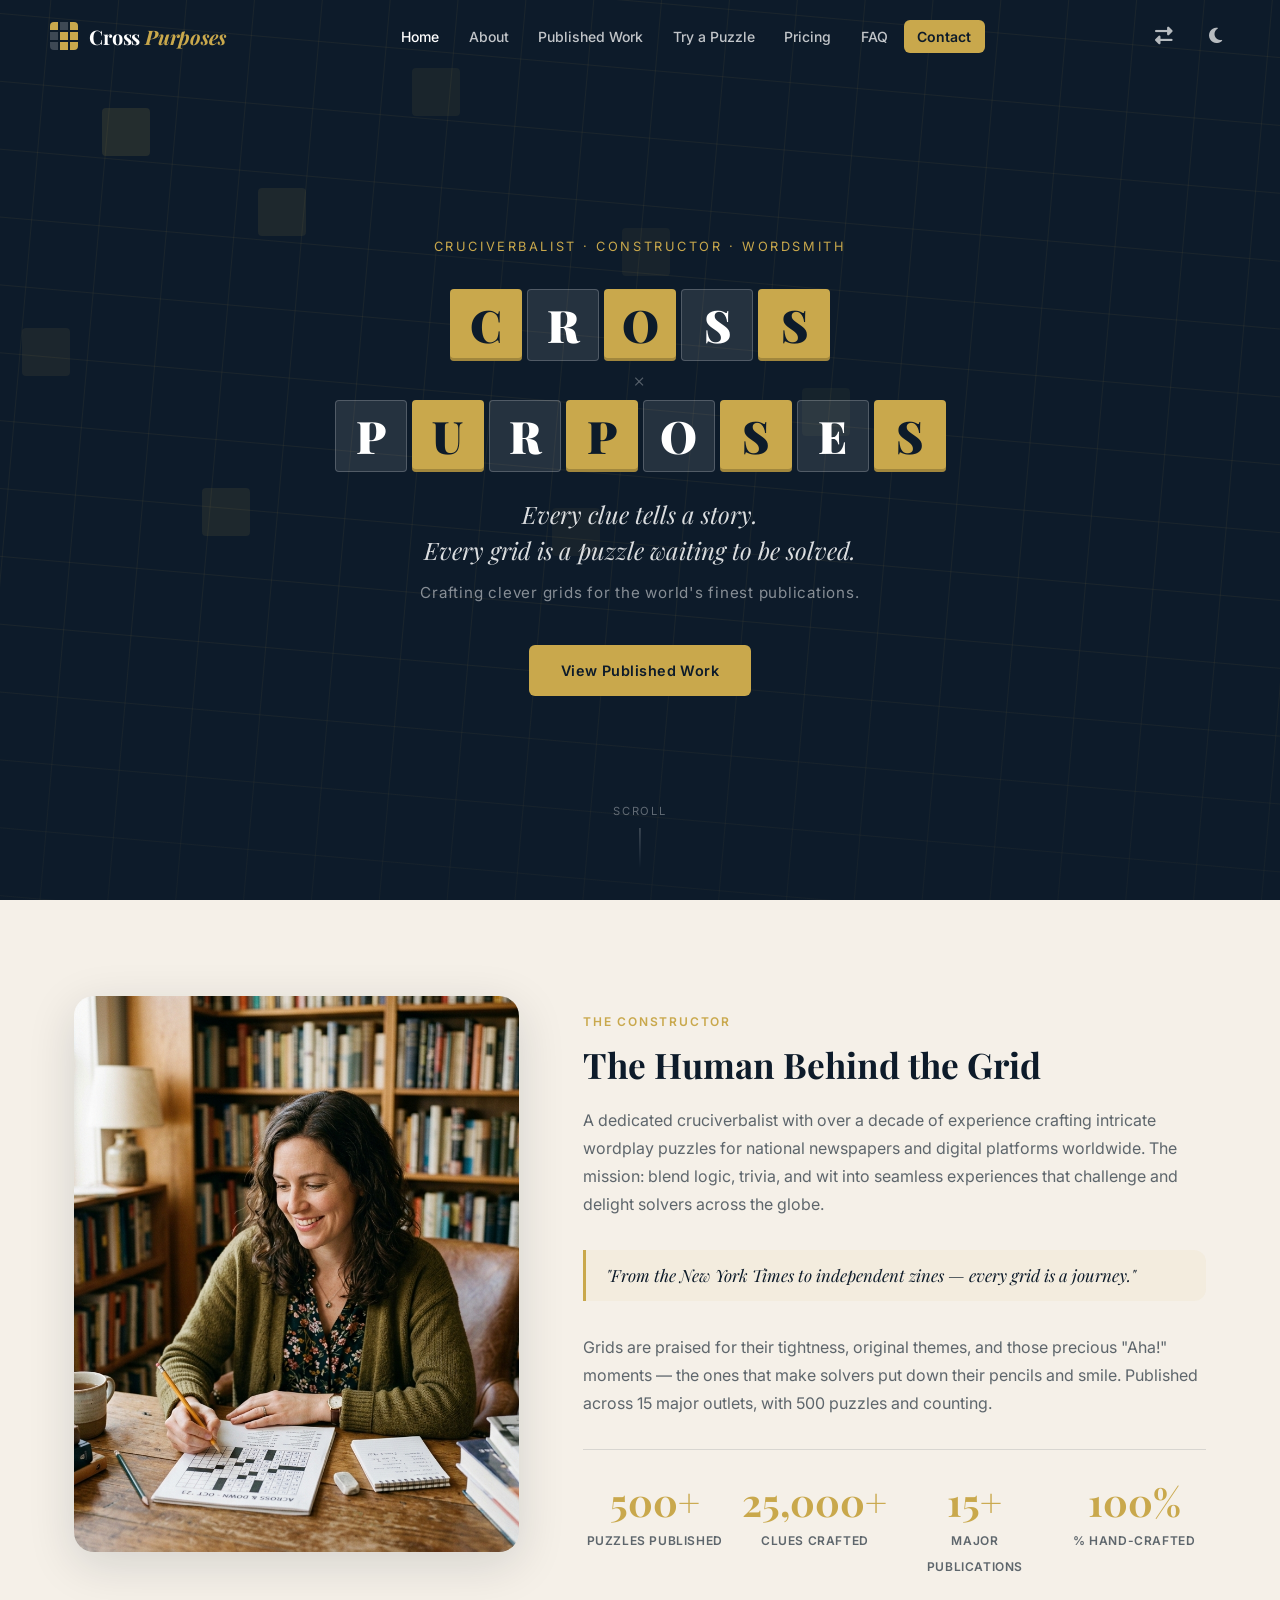
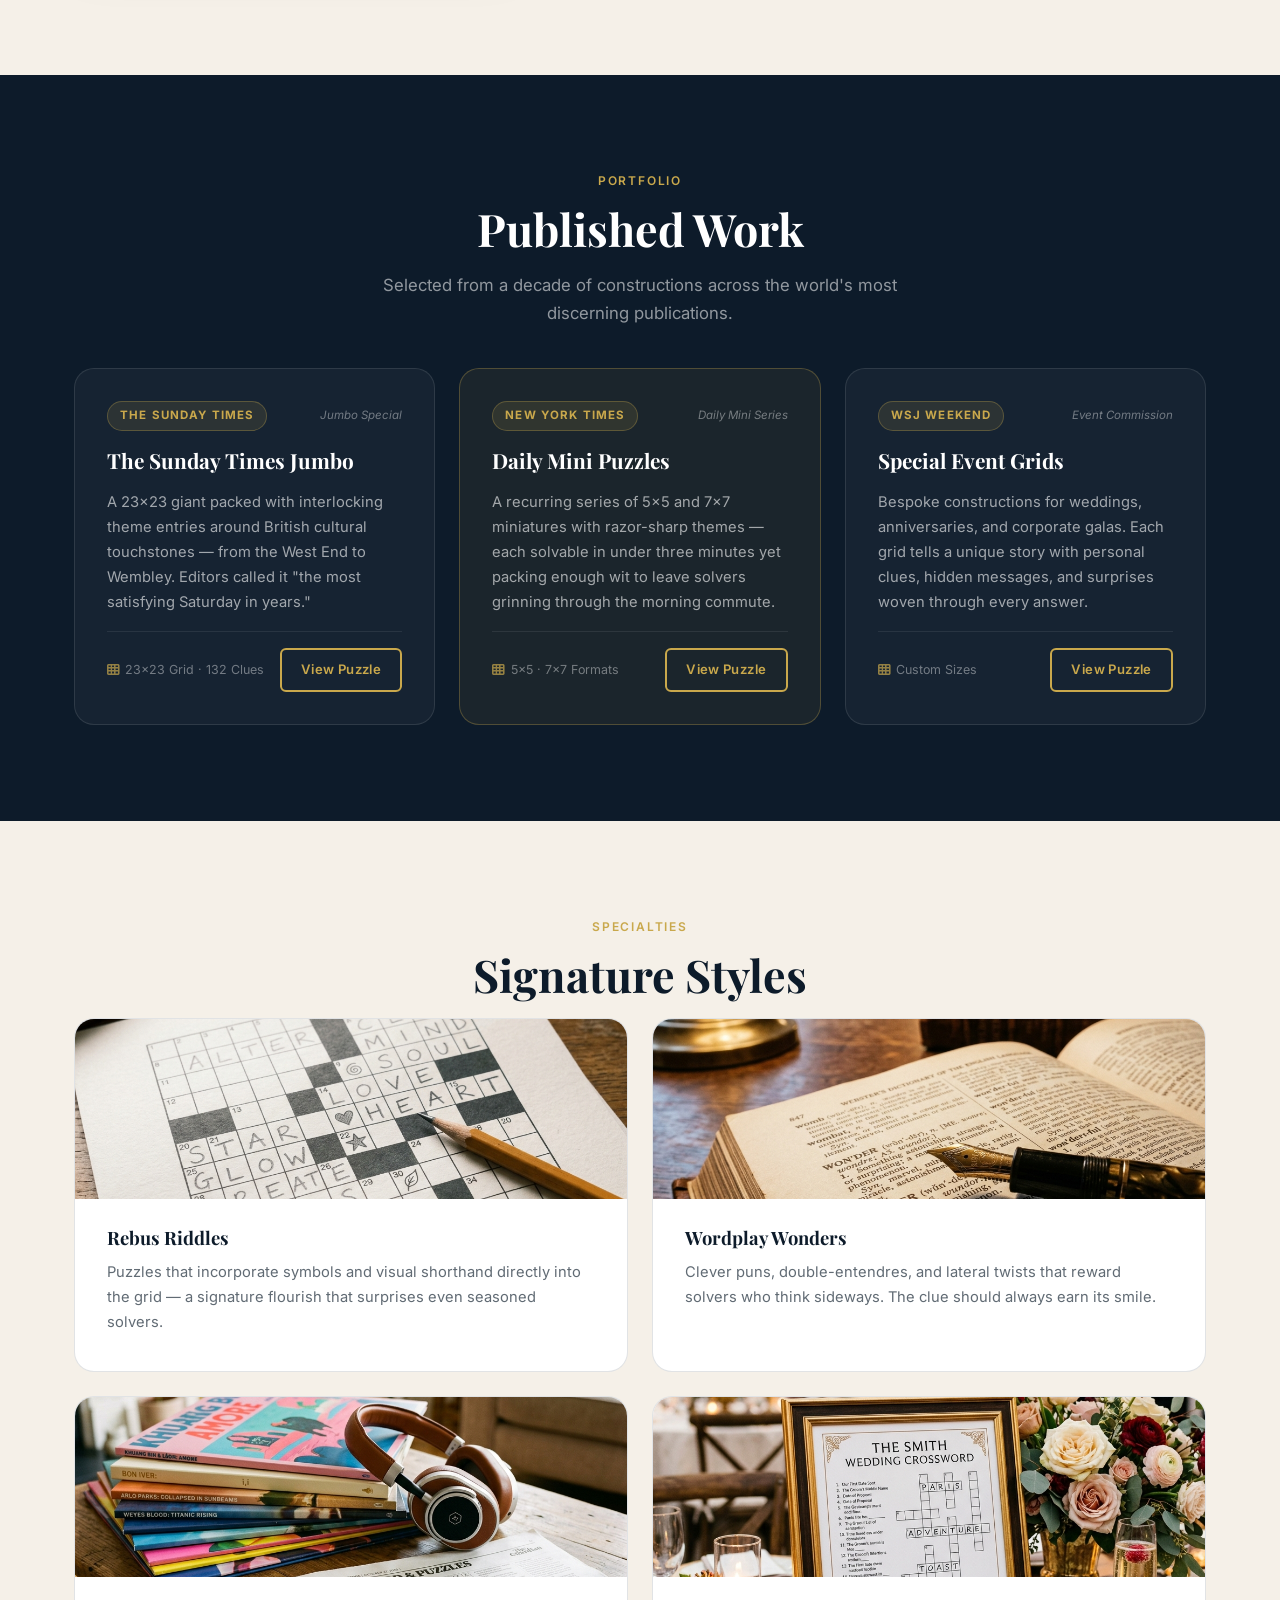
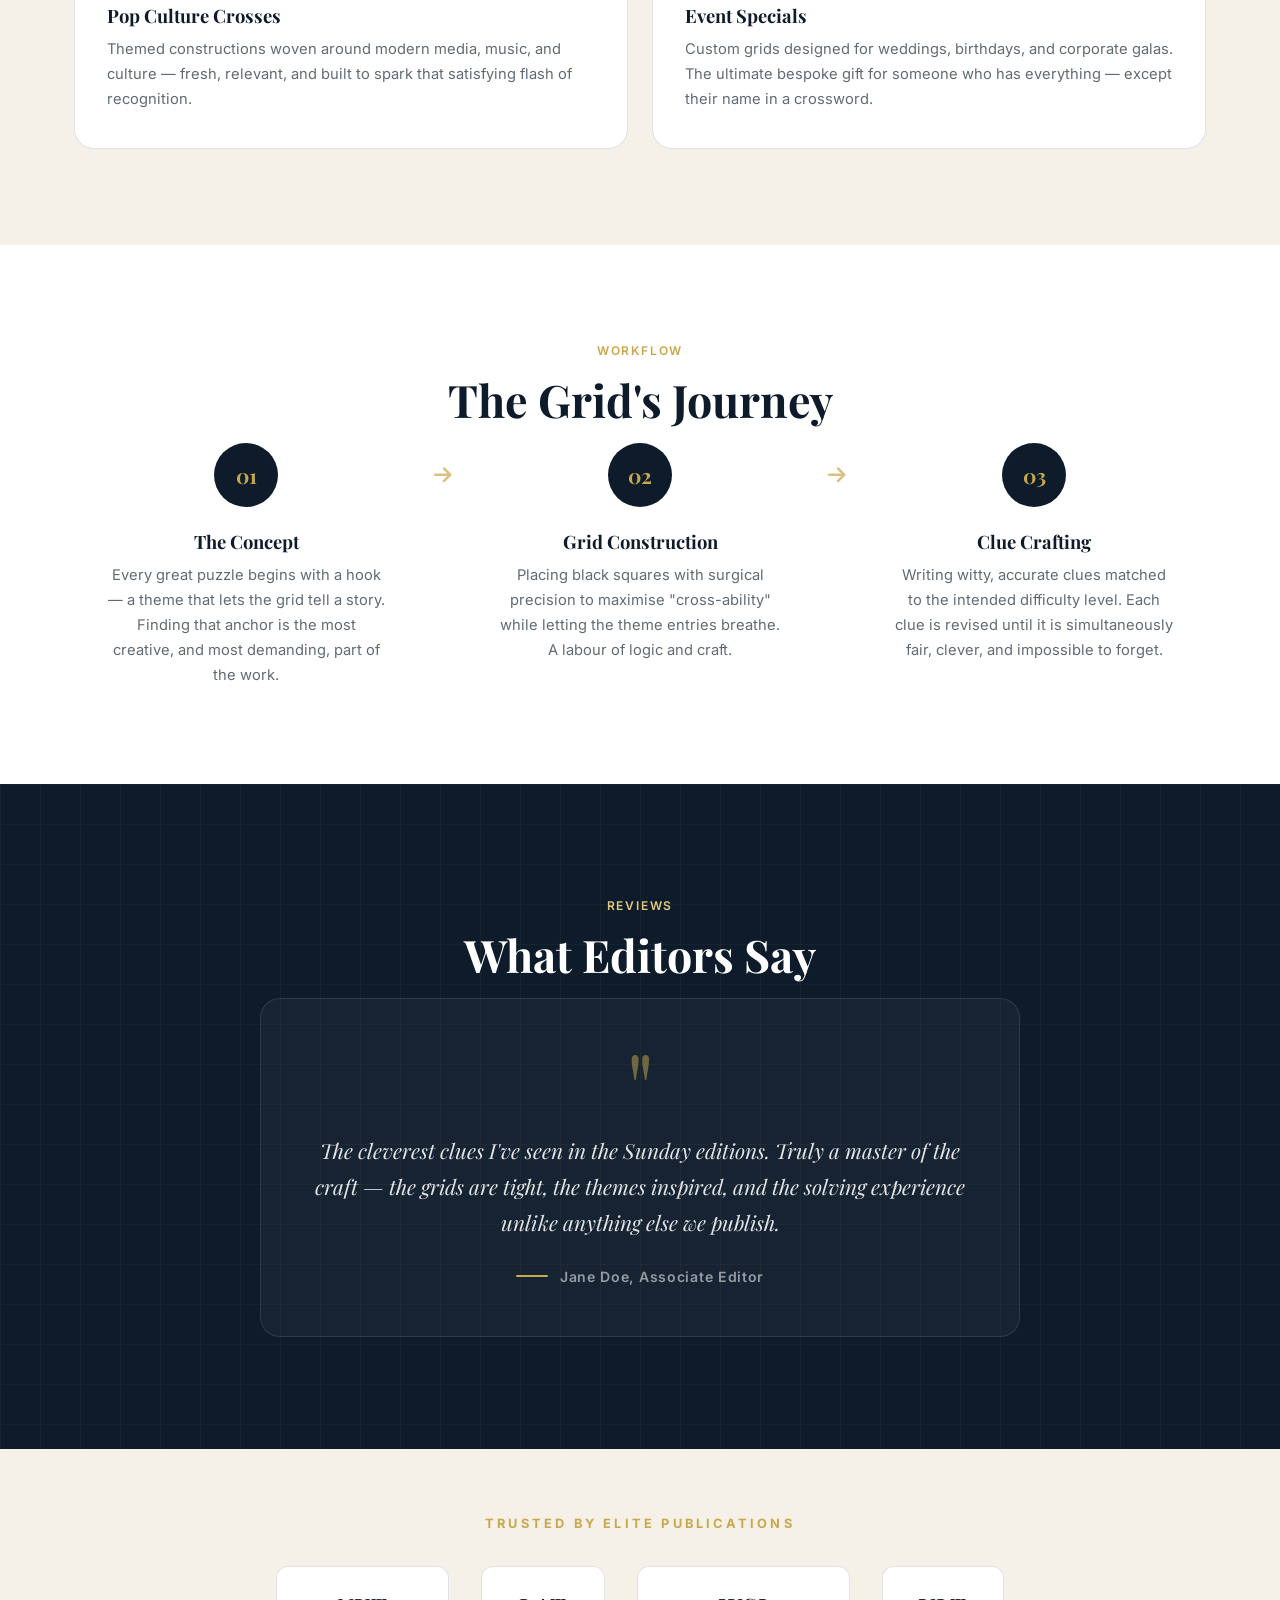
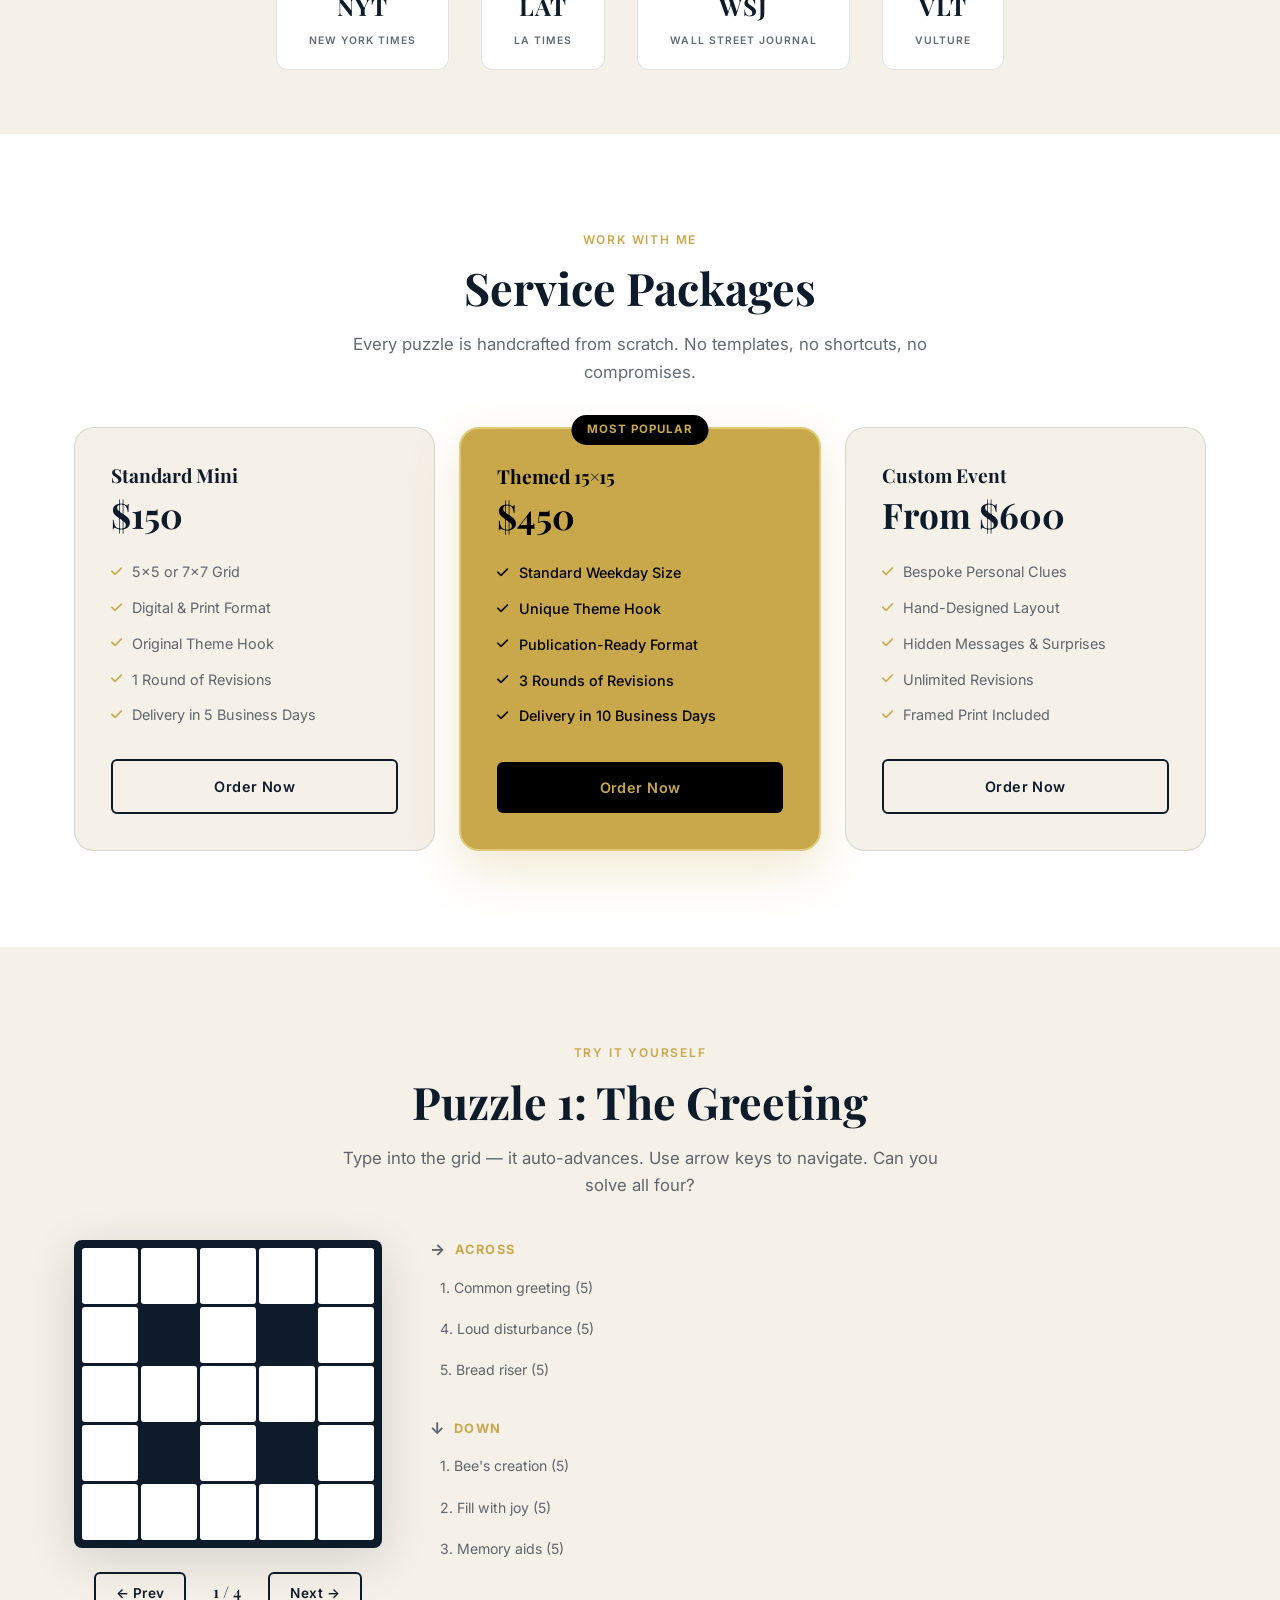
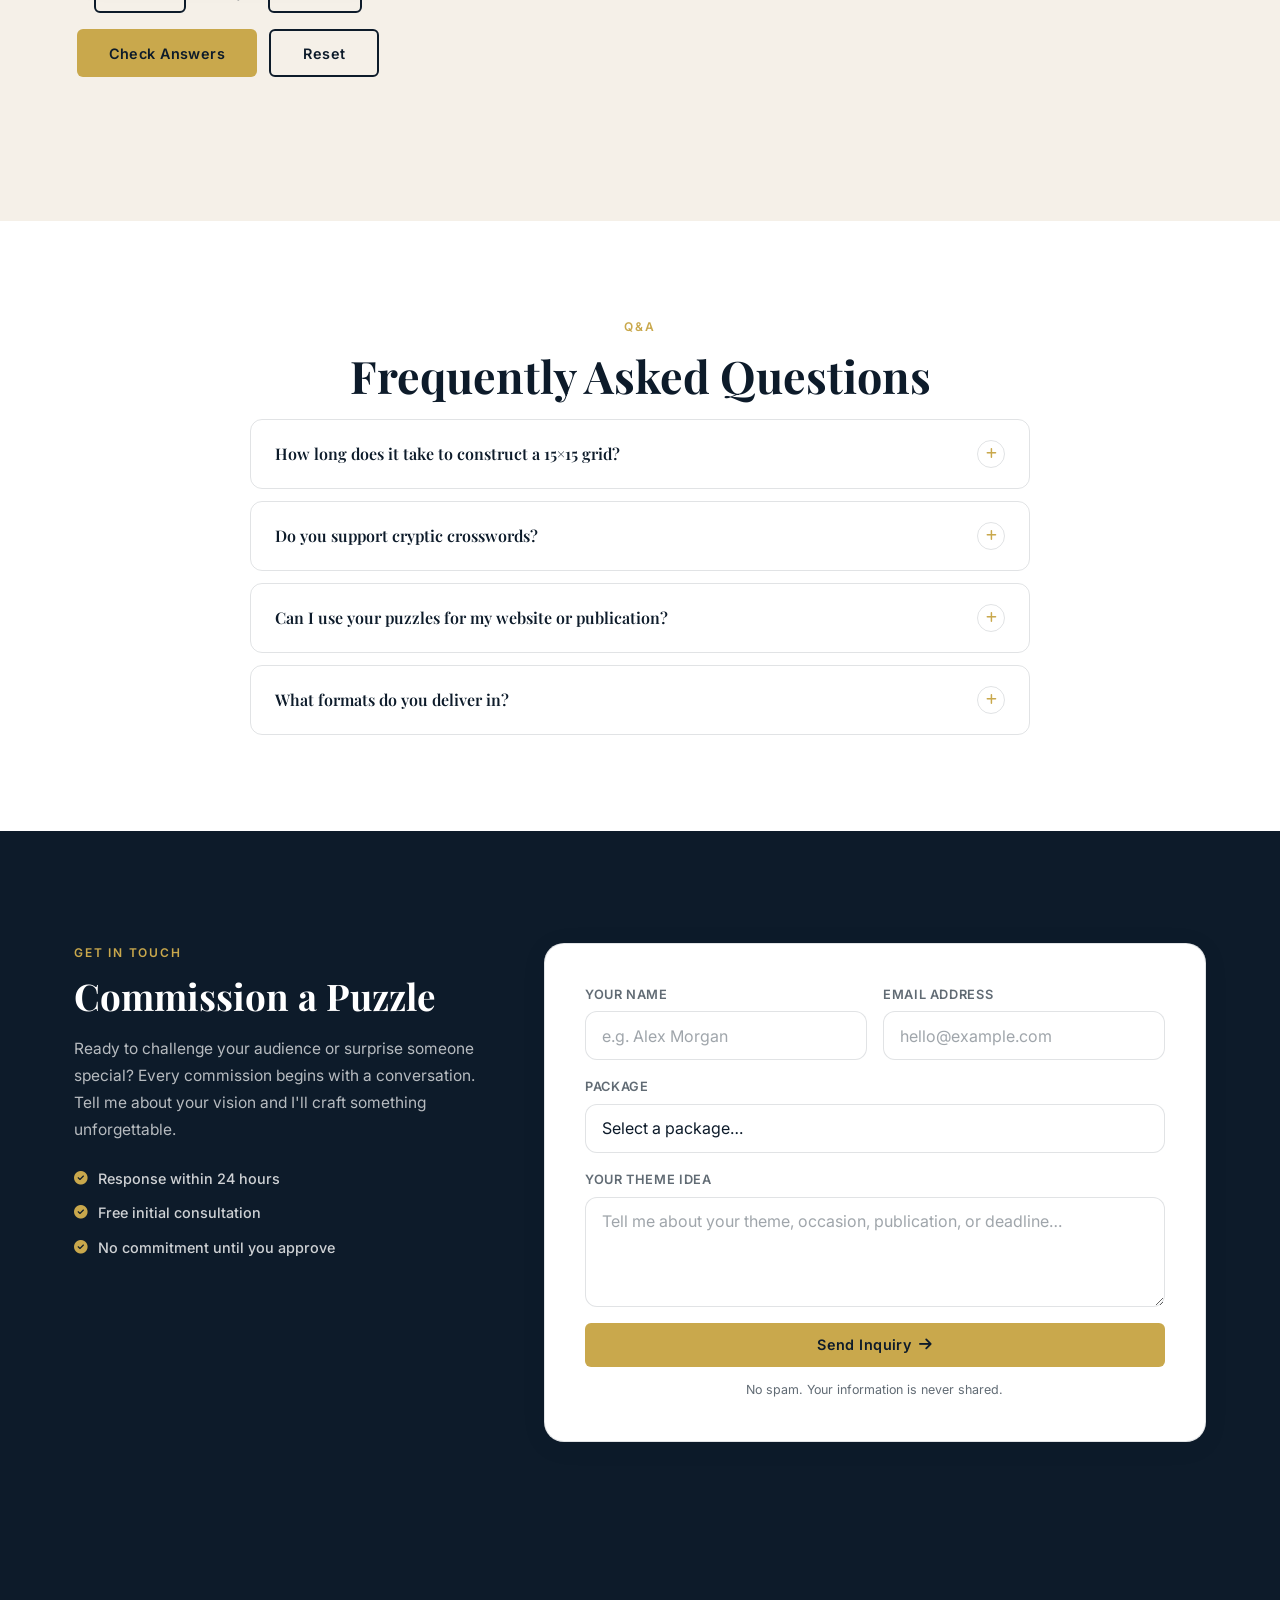
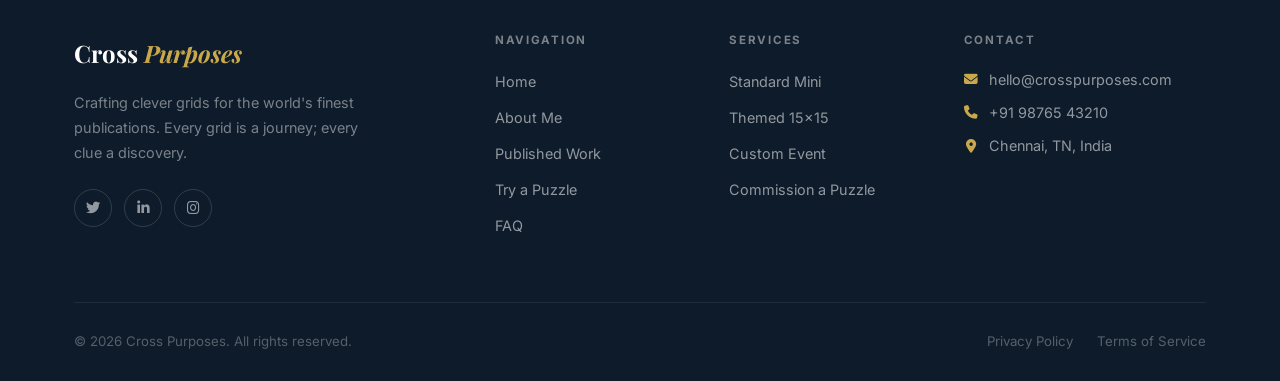
==== commit 07e640f6: "fv" ====
--- a/index.html
+++ b/index.html
@@ -2,516 +2,646 @@
 <html lang="en">
 
 <head>
-  <meta charset="UTF-8">
-  <meta name="viewport" content="width=device-width, initial-scale=1.0">
-  <title>Cross Purposes | Freelance Crossword Constructor</title>
-  <link rel="stylesheet" href="style.css">
-  <link rel="icon" type="image/x-icon" href="data:image/svg+xml,<svg xmlns='http://www.w3.org/2000/svg' viewBox='0 0 32 32'><rect fill='%23ffd700' width='32' height='32'/><rect fill='%23000' x='2' y='2' width='8' height='8'/><rect fill='%23000' x='12' y='2' width='8' height='8'/><rect fill='%23000' x='22' y='2' width='8' height='8'/><rect fill='%23000' x='2' y='12' width='8' height='8'/><rect fill='%23000' x='12' y='12' width='8' height='8'/><rect fill='%23000' x='22' y='12' width='8' height='8'/><rect fill='%23000' x='2' y='22' width='8' height='8'/><rect fill='%23000' x='12' y='22' width='8' height='8'/><rect fill='%23000' x='22' y='22' width='8' height='8'/><rect fill='%23ffd700' x='6' y='6' width='4' height='4'/><rect fill='%23ffd700' x='16' y='6' width='4' height='4'/><rect fill='%23ffd700' x='26' y='6' width='4' height='4'/><rect fill='%23ffd700' x='6' y='16' width='4' height='4'/><rect fill='%23ffd700' x='16' y='16' width='4' height='4'/><rect fill='%23ffd700' x='26' y='16' width='4' height='4'/><rect fill='%23ffd700' x='6' y='26' width='4' height='4'/><rect fill='%23ffd700' x='16' y='26' width='4' height='4'/><rect fill='%23ffd700' x='26' y='26' width='4' height='4'/></svg>">
-  <link rel="preconnect" href="https://fonts.googleapis.com">
-  <link rel="preconnect" href="https://fonts.gstatic.com" crossorigin>
-  <link
-    href="https://fonts.googleapis.com/css2?family=Inter:wght@300;400;600&family=Playfair+Display:ital,wght@0,700;1,700&display=swap"
-    rel="stylesheet">
-  <link rel="stylesheet" href="https://cdnjs.cloudflare.com/ajax/libs/font-awesome/6.4.0/css/all.min.css">
-  <script src="https://unpkg.com/lucide@latest"></script>
-  <link rel="stylesheet" href="style.css">
+    <meta charset="UTF-8">
+    <meta name="viewport" content="width=device-width, initial-scale=1.0">
+    <title>Cross Purposes | Freelance Crossword Constructor</title>
+    <meta name="description"
+        content="Cross Purposes — crafting clever crossword grids for the world's finest publications. Commission a bespoke puzzle from an award-winning cruciverbalist.">
+    <link rel="icon" type="image/svg+xml"
+        href="data:image/svg+xml,<svg xmlns='http://www.w3.org/2000/svg' viewBox='0 0 32 32'><rect fill='%23C9A84C' width='32' height='32' rx='4'/><rect fill='%230D1B2A' x='2' y='2' width='8' height='8'/><rect fill='%230D1B2A' x='22' y='2' width='8' height='8'/><rect fill='%230D1B2A' x='12' y='12' width='8' height='8'/><rect fill='%230D1B2A' x='2' y='22' width='8' height='8'/><rect fill='%230D1B2A' x='22' y='22' width='8' height='8'/></svg>">
+    <link rel="preconnect" href="https://fonts.googleapis.com">
+    <link rel="preconnect" href="https://fonts.gstatic.com" crossorigin>
+    <link
+        href="https://fonts.googleapis.com/css2?family=Playfair+Display:ital,wght@0,400;0,600;0,700;0,900;1,400;1,700&family=Inter:wght@300;400;500;600&family=DM+Serif+Display:ital@0;1&display=swap"
+        rel="stylesheet">
+    <link rel="stylesheet" href="https://cdnjs.cloudflare.com/ajax/libs/font-awesome/6.4.0/css/all.min.css">
+    <link rel="stylesheet" href="style.css">
 </head>
 
 <body>
-  <!-- Navigation -->
-  <nav class="navbar">
-    <div class="nav-content">
-      <a href="#home" class="logo-link">
-        <svg class="logo-icon" xmlns="http://www.w3.org/2000/svg" viewBox="0 0 32 32">
-          <rect fill="#ffd700" width="32" height="32" rx="6"/>
-          <rect fill="#000" x="2" y="2" width="8" height="8"/>
-          <rect fill="#000" x="12" y="2" width="8" height="8"/>
-          <rect fill="#000" x="22" y="2" width="8" height="8"/>
-          <rect fill="#000" x="2" y="12" width="8" height="8"/>
-          <rect fill="#000" x="12" y="12" width="8" height="8"/>
-          <rect fill="#000" x="22" y="12" width="8" height="8"/>
-          <rect fill="#000" x="2" y="22" width="8" height="8"/>
-          <rect fill="#000" x="12" y="22" width="8" height="8"/>
-          <rect fill="#000" x="22" y="22" width="8" height="8"/>
-          <rect fill="#ffd700" x="6" y="6" width="4" height="4"/>
-          <rect fill="#ffd700" x="16" y="6" width="4" height="4"/>
-          <rect fill="#ffd700" x="26" y="6" width="4" height="4"/>
-          <rect fill="#ffd700" x="6" y="16" width="4" height="4"/>
-          <rect fill="#ffd700" x="16" y="16" width="4" height="4"/>
-          <rect fill="#ffd700" x="26" y="16" width="4" height="4"/>
-          <rect fill="#ffd700" x="6" y="26" width="4" height="4"/>
-          <rect fill="#ffd700" x="16" y="26" width="4" height="4"/>
-          <rect fill="#ffd700" x="26" y="26" width="4" height="4"/>
-        </svg>
-        <span class="logo">Cross Purposes</span>
-      </a>
-      <div class="nav-links">
-        <a href="#home">Home</a>
-        <a href="#about">About</a>
-        <a href="#puzzles">Portfolio</a>
-        <a href="#demo">Try Demo</a>
-        <a href="#faq">FAQ</a>
-        <a href="#contact">Contact</a>
-      </div>
-      <div class="nav-actions">
-        <button id="rtl-toggle" class="toggle-btn" title="Toggle RTL"><i data-lucide="languages"></i></button>
-        <button id="theme-toggle" class="toggle-btn" title="Toggle Theme"><i data-lucide="moon"></i></button>
-        <a href="login.html" class="btn btn-small btn-auth">Login</a>
-        <button id="mobile-menu-toggle" class="toggle-btn" title="Open Menu"><i data-lucide="menu"></i></button>
-      </div>
+
+    <!-- ===================== NAVIGATION ===================== -->
+    <nav class="navbar" id="navbar">
+        <div class="nav-inner">
+            <a href="#home" class="nav-logo">
+                <div class="logo-grid-icon">
+                    <span class="lg-cell dark"></span>
+                    <span class="lg-cell light"></span>
+                    <span class="lg-cell dark"></span>
+                    <span class="lg-cell light"></span>
+                    <span class="lg-cell dark"></span>
+                    <span class="lg-cell dark"></span>
+                    <span class="lg-cell light"></span>
+                    <span class="lg-cell dark"></span>
+                    <span class="lg-cell dark"></span>
+                </div>
+                <span class="logo-text">Cross&nbsp;<em>Purposes</em></span>
+            </a>
+
+            <ul class="nav-links" id="nav-links">
+                <li><a href="#home" class="nav-link">Home</a></li>
+                <li><a href="#about" class="nav-link">About</a></li>
+                <li><a href="#published" class="nav-link">Published Work</a></li>
+                <li><a href="#demo" class="nav-link">Try a Puzzle</a></li>
+                <li><a href="#pricing" class="nav-link">Pricing</a></li>
+                <li><a href="#faq" class="nav-link">FAQ</a></li>
+                <li><a href="#commission" class="nav-link nav-cta">Contact</a></li>
+            </ul>
+
+            <div class="nav-actions">
+                <button id="rtl-toggle" class="nav-toggle" title="Toggle Right-to-Left">
+                    <i class="fas fa-right-left"></i>
+                </button>
+                <button id="theme-toggle" class="nav-toggle" title="Toggle Dark Mode">
+                    <i class="fas fa-moon"></i>
+                </button>
+                <button class="hamburger" id="hamburger" aria-label="Open menu" aria-expanded="false">
+                    <span></span><span></span><span></span>
+                </button>
+            </div>
+        </div>
+    </nav>
+
+    <!-- Mobile Drawer -->
+    <div class="mobile-drawer" id="mobile-drawer" aria-hidden="true">
+        <div class="drawer-inner">
+            <button class="drawer-close" id="drawer-close" aria-label="Close menu">
+                <i class="fas fa-times"></i>
+            </button>
+            <a href="#home" class="drawer-logo">Cross <em>Purposes</em></a>
+            <ul class="drawer-links">
+                <li><a href="#home">Home</a></li>
+                <li><a href="#about">About</a></li>
+                <li><a href="#published">Published Work</a></li>
+                <li><a href="#demo">Try a Puzzle</a></li>
+                <li><a href="#pricing">Pricing</a></li>
+                <li><a href="#faq">FAQ</a></li>
+                <li><a href="#commission">Contact</a></li>
+            </ul>
+            <div class="drawer-actions">
+                <button id="drawer-rtl-toggle" class="drawer-toggle">
+                    <i class="fas fa-right-left"></i> Toggle Layout (RTL)
+                </button>
+                <button id="drawer-theme-toggle" class="drawer-toggle">
+                    <i class="fas fa-moon"></i> Toggle Dark Mode
+                </button>
+                <a href="#commission" class="btn btn-gold drawer-btn">Commission a Puzzle</a>
+            </div>
+        </div>
     </div>
-  </nav>
-
-  <!-- Mobile Menu Overlay -->
-  <div id="mobile-menu" class="mobile-menu">
-    <div class="mobile-menu-header">
-      <a href="index.html" class="logo-link">
-        <svg class="logo-icon" xmlns="http://www.w3.org/2000/svg" viewBox="0 0 32 32">
-          <rect fill="#ffd700" width="32" height="32" rx="6"/>
-          <rect fill="#000" x="2" y="2" width="8" height="8"/>
-          <rect fill="#000" x="12" y="2" width="8" height="8"/>
-          <rect fill="#000" x="22" y="2" width="8" height="8"/>
-          <rect fill="#000" x="2" y="12" width="8" height="8"/>
-          <rect fill="#000" x="12" y="12" width="8" height="8"/>
-          <rect fill="#000" x="22" y="12" width="8" height="8"/>
-          <rect fill="#000" x="2" y="22" width="8" height="8"/>
-          <rect fill="#000" x="12" y="22" width="8" height="8"/>
-          <rect fill="#000" x="22" y="22" width="8" height="8"/>
-          <rect fill="#ffd700" x="6" y="6" width="4" height="4"/>
-          <rect fill="#ffd700" x="16" y="6" width="4" height="4"/>
-          <rect fill="#ffd700" x="26" y="6" width="4" height="4"/>
-          <rect fill="#ffd700" x="6" y="16" width="4" height="4"/>
-          <rect fill="#ffd700" x="16" y="16" width="4" height="4"/>
-          <rect fill="#ffd700" x="26" y="16" width="4" height="4"/>
-          <rect fill="#ffd700" x="6" y="26" width="4" height="4"/>
-          <rect fill="#ffd700" x="16" y="26" width="4" height="4"/>
-          <rect fill="#ffd700" x="26" y="26" width="4" height="4"/>
-        </svg>
-        <span class="logo">Cross Purposes</span>
-      </a>
-      <button id="mobile-menu-close" class="toggle-btn" title="Close Menu"><i data-lucide="x"></i></button>
-    </div>
-    <div class="mobile-menu-content">
-      <div class="mobile-nav-links">
-        <a href="#home">Home</a>
-        <a href="#about">About</a>
-        <a href="#puzzles">Portfolio</a>
-        <a href="#demo">Try Demo</a>
-        <a href="#faq">FAQ</a>
-        <a href="#contact">Contact</a>
-      </div>
-      <div class="mobile-nav-actions">
-        <div class="mobile-toggle-group">
-          <button id="mobile-rtl-toggle" class="toggle-btn" title="Toggle RTL"><i data-lucide="languages"></i></button>
-          <button id="mobile-theme-toggle" class="toggle-btn" title="Toggle Theme"><i data-lucide="moon"></i></button>
-        </div>
-        <a href="login.html" class="btn btn-auth mobile-full-btn">Login</a>
-      </div>
-    </div>
-  </div>
-
-  <!-- 1. Hero Section -->
-  <header id="home" class="hero">
-    <div class="grid-bg"></div>
-    <div class="content reveal">
-      <h1 class="accent-text">Cross Purposes</h1>
-      <p class="tagline">Crafting clever grids for the world's finest publications.</p>
-      <div class="hero-btns">
-        <a href="#demo" class="btn">Try a Mini Puzzle</a>
-        <a href="#puzzles" class="btn btn-outline">View Portfolio</a>
-      </div>
-    </div>
-  </header>
-
-  <!-- 2. About Section -->
-  <section id="about" class="section about reveal">
-    <div class="section-grid">
-      <div class="text-content">
-        <span class="eyebrow">The Constructor</span>
-        <h2>The Human Behind the Grid</h2>
-        <p>I am a dedicated cruciverbalist with over a decade of experience crafting intricate wordplay puzzles for
-          national newspapers and digital platforms. My mission is to blend logic, trivia, and wit into seamless
-          experiences that challenge and delight players across the globe.</p>
-        <p>From the New York Times to independent zines, my grids have been praised for their tightness, original
-          themes, and "Aha!" moments.</p>
-      </div>
-      <div class="image-box">
-        <img src="https://encrypted-tbn0.gstatic.com/images?q=tbn:ANd9GcTv3qr-OsvAo2Pw-j7biELnacswVO7NKa1B8A&s"
-          alt="Artist at work" class="glass-image">
-      </div>
-    </div>
-  </section>
-
-  <!-- 3. Statistics Section -->
-  <section id="stats" class="section stats reveal">
-    <div class="stats-grid">
-      <div class="stat-card">
-        <h3 class="stat-number" data-target="500">0</h3>
-        <p>Puzzles Published</p>
-      </div>
-      <div class="stat-card">
-        <h3 class="stat-number" data-target="25000">0</h3>
-        <p>Individual Clues</p>
-      </div>
-      <div class="stat-card">
-        <h3 class="stat-number" data-target="15">0</h3>
-        <p>Major Publications</p>
-      </div>
-      <div class="stat-card">
-        <h3 class="stat-number" data-target="100">0</h3>
-        <p>% Hand-Crafted</p>
-      </div>
-    </div>
-  </section>
-
-  <!-- 4. Published Puzzles Section -->
-  <section id="puzzles" class="section reveal">
-    <span class="eyebrow centered">Gallery</span>
-    <h2 class="centered">Recently Published</h2>
-    <div class="gallery">
-      <div class="gallery-item">
-        <img src="https://encrypted-tbn0.gstatic.com/images?q=tbn:ANd9GcT94doGBOJoOTzhuVIZRdP_62G2XSKC4fbH5w&s"
-          alt="Complex Grid Design" onclick="enlargeImage(this)">
-        <div class="gallery-overlay">
-          <span>The Sunday Times Jumbo</span>
-        </div>
-      </div>
-      <div class="gallery-item">
-        <img src=" https://encrypted-tbn0.gstatic.com/images?q=tbn:ANd9GcSjrVxVTjFhq3aWjdqNBzHJ3WXgknxWBDtNuA&s"
-          alt="NYT Style Puzzles" onclick="enlargeImage(this)">
-        <div class="gallery-overlay">
-          <span>Daily Mini Puzzles</span>
-        </div>
-      </div>
-      <div class="gallery-item">
-        <img src="https://encrypted-tbn0.gstatic.com/images?q=tbn:ANd9GcSlij8hKkMTrHpKShw6b9Y3s8iiMNiRY3UO5Q&s"
-          alt="Clue Crafting" onclick="enlargeImage(this)">
-        <div class="gallery-overlay">
-          <span>Special Event Grids</span>
-        </div>
-      </div>
-    </div>
-  </section>
-
-  <!-- 5. Signature Themes Section -->
-  <section id="themes" class="section themes reveal">
-    <span class="eyebrow centered">Specialties</span>
-    <h2 class="centered">Signature Styles</h2>
-    <div class="theme-grid">
-      <div class="theme-card">
-        <img src="https://images.unsplash.com/photo-1586281380117-5a60ae2050cc?q=80&w=400&auto=format&fit=crop"
-          alt="Rebus Riddles" class="theme-img">
-        <h3>Rebus Riddles</h3>
-        <p>Puzzles that incorporate images or symbols into the grid.</p>
-      </div>
-      <div class="theme-card">
-        <img src="https://encrypted-tbn0.gstatic.com/images?q=tbn:ANd9GcR4RTPobbWzI0JQcNbXgQYYL-0ctul_7D-QGw&s"
-          alt="Wordplay Wonders" class="theme-img">
-        <h3>Wordplay Wonders</h3>
-        <p>Clever puns and double-entendres that reward lateral thinking.</p>
-      </div>
-      <div class="theme-card">
-        <img src=" https://encrypted-tbn0.gstatic.com/images?q=tbn:ANd9GcR5DjNZEFIJhoq87IxjAxRloocgk1HkqVNEHQ&s"
-          alt="Pop Culture Crosses" class="theme-img">
-        <h3>Pop Culture Crosses</h3>
-        <p>Themed puzzles focused on modern media and trends.</p>
-      </div>
-      <div class="theme-card">
-        <img src="https://images.unsplash.com/photo-1511795409834-ef04bbd61622?q=80&w=400&auto=format&fit=crop"
-          alt="Event Specials" class="theme-img">
-        <h3>Event Specials</h3>
-        <p>Custom grids designed for weddings, birthdays, and corporate galas.</p>
-      </div>
-    </div>
-  </section>
-
-  <!-- 6. The Process Section -->
-  <section id="process" class="section process reveal">
-    <span class="eyebrow centered">Workflow</span>
-    <h2 class="centered">The Grid's Journey</h2>
-    <div class="process-steps">
-      <div class="step">
-        <div class="step-num">01</div>
-        <h3>The Concept</h3>
-        <p>Finding a unique hook or theme that anchors the entire experience.</p>
-      </div>
-      <div class="step">
-        <div class="step-num">02</div>
-        <h3>Grid Construction</h3>
-        <p>Strategically placing black squares to ensure maximum "cross-ability".</p>
-      </div>
-      <div class="step">
-        <div class="step-num">03</div>
-        <h3>Clue Crafting</h3>
-        <p>Writing witty, accurate clues that match the intended difficulty.</p>
-      </div>
-    </div>
-    <div class="process-image">
-      <img
-        src="https://images.unsplash.com/photo-1622228872091-94cddc5dc467?q=80&w=871&auto=format&fit=crop&ixlib=rb-4.1.0&ixid=M3wxMjA3fDB8MHxwaG90by1wYWdlfHx8fGVufDB8fHx8fA%3D%3D"
-        alt="Process Sketch" class="glass-image">
-    </div>
-  </section>
-
-  <!-- 7. Spotlight Section -->
-  <section id="spotlight" class="section spotlight reveal">
-    <div class="section-grid reverse">
-      <div class="text-content">
-        <span class="eyebrow">Featured Work</span>
-        <h2>The "Pangram" Challenge</h2>
-        <p>A deep dive into one of my most complex constructions—a puzzle where every single letter of the alphabet was
-          used at least once in across and down answers.</p>
-        <a href="#" class="btn btn-small">Read Case Study</a>
-      </div>
-      <div class="image-box">
-        <img
-          src=" https://thumbs.dreamstime.com/b/crossword-puzzle-game-kids-working-tools-educational-page-children-to-study-english-language-words-printable-181187577.jpg"
-          alt="Tools of the Trade" class="glass-image">
-      </div>
-    </div>
-  </section>
-
-  <!-- 8. Interactive Demo Section -->
-  <section id="demo" class="section demo-section reveal">
-    <span class="eyebrow centered">Play</span>
-    <h2 class="centered">Interactive Mini Puzzle</h2>
-    <p class="demo-desc centered">Try your hand at this 5×5 mini. Type letters — it will auto-advance.</p>
-
-    <div class="crossword-container">
-      <div id="crossword-grid" class="crossword-grid"></div>
-
-      <div class="clues">
-        <h3>Across</h3>
-        <ul id="across-clues"></ul>
-        <h3>Down</h3>
-        <ul id="down-clues"></ul>
-      </div>
-    </div>
-
-    <div class="demo-controls">
-      <div id="nav-controls">
-        <button onclick="prevPuzzle()" class="btn btn-outline btn-nav">← Prev</button>
-        <span id="puzzle-progress">1 / 4</span>
-        <button onclick="nextPuzzle()" class="btn btn-outline btn-nav">Next →</button>
-      </div>
-      <div class="action-btns">
-        <button onclick="checkAnswers()" class="btn check-btn">Check Answers</button>
-        <button onclick="resetPuzzle()" class="btn btn-outline">Reset Puzzle</button>
-      </div>
-    </div>
-    <p id="result-msg" class="result"></p>
-  </section>
-
-  <!-- 9. Cruciverbalist Insights Section -->
-  <section id="insights" class="section insights reveal">
-    <div class="section-grid">
-      <div class="text-content">
-        <span class="eyebrow">Expertise</span>
-        <h2>Cruciverbalist Insights</h2>
-        <div class="insight-posts">
-          <div class="post">
-            <h4>The Secret to a Good Pun</h4>
-            <p>Why lateral thinking is the most important skill for a puzzle solver...</p>
-          </div>
-          <div class="post">
-            <h4>Grid Compression 101</h4>
-            <p>How to handle high-density theme blocks without sacrificing flow.</p>
-          </div>
-        </div>
-      </div>
-      <div class="image-box">
-        <img src=" https://encrypted-tbn0.gstatic.com/images?q=tbn:ANd9GcQM0goGRNdHBxySnNsvGLQGd3TdEx7p33kxoQ&s"
-          alt="Insights" class="glass-image">
-      </div>
-    </div>
-  </section>
-
-  <!-- 10. Testimonials Section -->
-  <section id="testimonials" class="section testimonials reveal">
-    <div class="bg-blur" style="background-image: url('premium_study_background_1774674446020.png')"></div>
-    <div class="testimonial-content centered">
-      <span class="eyebrow">Reviews</span>
-      <h2 class="white-text">Player Feedback</h2>
-      <div class="testimonial-slider">
-        <p class="quote">"The cleverest clues I've seen in the Sunday editions. Truly a master of the craft."</p>
-        <p class="author">— Jane Doe, Associate Editor</p>
-      </div>
-    </div>
-  </section>
-
-  <!-- 11. Trusted By Section -->
-  <section id="clients" class="section clients reveal">
-    <h3 class="centered">Trusted By Elite Publications</h3>
-    <div class="client-grid">
-      <div class="client-logo">NYT</div>
-      <div class="client-logo">LAT</div>
-      <div class="client-logo">WSJ</div>
-      <div class="client-logo">Vulture</div>
-    </div>
-  </section>
-
-  <!-- 12. Pricing Section -->
-  <section id="pricing" class="section pricing reveal">
-    <span class="eyebrow centered">Work With Me</span>
-    <h2 class="centered">Service Packages</h2>
-    <div class="pricing-grid">
-      <div class="price-card">
-        <h3>Standard Mini</h3>
-        <p class="price">$150</p>
-        <ul>
-          <li>5x5 or 7x7 Grid</li>
-          <li>Digital & Print Format</li>
-          <li>1 Revision</li>
-        </ul>
-        <a href="#commission" class="btn btn-small">Order Now</a>
-      </div>
-      <div class="price-card featured">
-        <div class="badge">Most Popular</div>
-        <h3>Themed 15x15</h3>
-        <p class="price">$450</p>
-        <ul>
-          <li>Standard Weekday Size</li>
-          <li>Unique Theme Hook</li>
-          <li>3 Revisions</li>
-        </ul>
-        <a href="#commission" class="btn btn-small">Order Now</a>
-      </div>
-      <div class="price-card">
-        <h3>Custom Event</h3>
-        <p class="price">From $600</p>
-        <ul>
-          <li>Bespoke Personal Clues</li>
-          <li>Hand-Designed Layout</li>
-          <li>Framed Print Included</li>
-        </ul>
-        <a href="#commission" class="btn btn-small">Order Now</a>
-      </div>
-    </div>
-  </section>
-
-  <!-- 13. FAQ Section -->
-  <section id="faq" class="section faq reveal">
-    <span class="eyebrow centered">Q&A</span>
-    <h2 class="centered">Frequently Asked Questions</h2>
-    <div class="faq-container">
-      <div class="faq-item">
-        <button class="faq-question">How long does it take to construct a 15x15 grid? <span>+</span></button>
-        <div class="faq-answer">Typically 10-15 hours for the grid and clues, depending on theme complexity.</div>
-      </div>
-      <div class="faq-item">
-        <button class="faq-question">Do you support cryptic crosswords? <span>+</span></button>
-        <div class="faq-answer">Yes, I specialize in both American-style and British Cryptic puzzles.</div>
-      </div>
-      <div class="faq-item">
-        <button class="faq-question">Can I use your puzzles for my website? <span>+</span></button>
-        <div class="faq-answer">Absolutely. I offer digital licensing for single puzzles or recurring series.</div>
-      </div>
-    </div>
-  </section>
-
-  <!-- 14. Commission Section -->
-  <section id="commission" class="section commission reveal">
-    <div class="commission-box glass">
-      <h2>Commission a Puzzle</h2>
-      <p>Ready to challenge your audience or surprise a loved one? Let's build something witty together.</p>
-      <form class="commission-form">
-        <div class="form-row">
-          <input type="text" placeholder="Your Name" required>
-          <input type="email" placeholder="Your Email" required>
-        </div>
-        <select>
-          <option>Standard Mini</option>
-          <option>Themed 15x15</option>
-          <option>Custom Event</option>
-        </select>
-        <textarea placeholder="Tell me about your theme idea..."></textarea>
-        <button type="submit" class="btn">Send Inquiry</button>
-      </form>
-    </div>
-  </section>
-
-  <!-- 15. Footer Section -->
-  <footer id="contact" class="reveal">
-    <div class="footer-container">
-      <div class="footer-column brand">
-        <a href="#home" class="logo-link">
-          <svg class="logo-icon" xmlns="http://www.w3.org/2000/svg" viewBox="0 0 32 32">
-            <rect fill="#ffd700" width="32" height="32" rx="6"/>
-            <rect fill="#000" x="2" y="2" width="8" height="8"/>
-            <rect fill="#000" x="12" y="2" width="8" height="8"/>
-            <rect fill="#000" x="22" y="2" width="8" height="8"/>
-            <rect fill="#000" x="2" y="12" width="8" height="8"/>
-            <rect fill="#000" x="12" y="12" width="8" height="8"/>
-            <rect fill="#000" x="22" y="12" width="8" height="8"/>
-            <rect fill="#000" x="2" y="22" width="8" height="8"/>
-            <rect fill="#000" x="12" y="22" width="8" height="8"/>
-            <rect fill="#000" x="22" y="22" width="8" height="8"/>
-            <rect fill="#ffd700" x="6" y="6" width="4" height="4"/>
-            <rect fill="#ffd700" x="16" y="6" width="4" height="4"/>
-            <rect fill="#ffd700" x="26" y="6" width="4" height="4"/>
-            <rect fill="#ffd700" x="6" y="16" width="4" height="4"/>
-            <rect fill="#ffd700" x="16" y="16" width="4" height="4"/>
-            <rect fill="#ffd700" x="26" y="16" width="4" height="4"/>
-            <rect fill="#ffd700" x="6" y="26" width="4" height="4"/>
-            <rect fill="#ffd700" x="16" y="26" width="4" height="4"/>
-            <rect fill="#ffd700" x="26" y="26" width="4" height="4"/>
-          </svg>
-          <span class="logo">Cross Purposes</span>
-        </a>
-        <p>Crafting premium cruciverbalism for elite publications and private events worldwide. Every grid is a journey,
-          every clue a discovery.</p>
-        <div class="social-icons">
-          <a href="#" class="social-icon" aria-label="Twitter"><i class="fab fa-twitter"></i></a>
-          <a href="#" class="social-icon" aria-label="LinkedIn"><i class="fab fa-linkedin-in"></i></a>
-          <a href="#" class="social-icon" aria-label="Instagram"><i class="fab fa-instagram"></i></a>
-          <a href="#" class="social-icon" aria-label="Facebook"><i class="fab fa-facebook-f"></i></a>
-        </div>
-      </div>
-      <div class="footer-column">
-        <h4>Navigation</h4>
-        <ul>
-          <li><a href="#home">Home</a></li>
-          <li><a href="#about">About Me</a></li>
-          <li><a href="#puzzles">Portfolio</a></li>
-          <li><a href="#demo">Try Demo</a></li>
-          <li><a href="#faq">FAQ</a></li>
-        </ul>
-      </div>
-      <div class="footer-column">
-        <h4>Services</h4>
-        <ul>
-          <li><a href="#pricing">Standard Mini</a></li>
-          <li><a href="#pricing">Themed 15x15</a></li>
-          <li><a href="#pricing">Custom Event</a></li>
-          <li><a href="#commission">Commission</a></li>
-        </ul>
-      </div>
-      <div class="footer-column">
-        <h4>Contact</h4>
-        <ul class="contact-info">
-          <li><i class="fas fa-envelope"></i> hello@crosspurposes.com</li>
-          <li><i class="fas fa-phone"></i> +91 98765 43210</li>
-          <li><i class="fas fa-map-marker-alt"></i> Chennai, TN, India</li>
-        </ul>
-      </div>
-    </div>
-    <div class="footer-bottom">
-      <p>&copy; 2026. All rights reserved.</p>
-      <div class="footer-bottom-links">
-        <a href="#">Privacy Policy</a>
-        <a href="#">Terms of Service</a>
-      </div>
-    </div>
-  </footer>
-
-  <!-- Lightbox -->
-  <div id="lightbox" onclick="this.style.display='none'"></div>
-
-  <button id="back-to-top" title="Back to Top">
-    <i data-lucide="chevron-up"></i>
-  </button>
-
-  <script src="script.js"></script>
+    <div class="drawer-overlay" id="drawer-overlay"></div>
+
+    <!-- ===================== HERO ===================== -->
+    <header id="home" class="hero">
+        <div class="hero-grid-bg" aria-hidden="true">
+            <div class="hgb-inner"></div>
+        </div>
+        <div class="hero-content reveal">
+            <p class="hero-eyebrow">Cruciverbalist · Constructor · Wordsmith</p>
+            <h1 class="hero-wordmark">
+                <span class="wordmark-row">
+                    <span class="wm-box dark">C</span><span class="wm-box light">R</span><span
+                        class="wm-box dark">O</span><span class="wm-box light">S</span><span
+                        class="wm-box dark">S</span>
+                </span>
+                <span class="wordmark-divider" aria-hidden="true">×</span>
+                <span class="wordmark-row">
+                    <span class="wm-box light">P</span><span class="wm-box dark">U</span><span
+                        class="wm-box light">R</span><span class="wm-box dark">P</span><span
+                        class="wm-box light">O</span><span class="wm-box dark">S</span><span
+                        class="wm-box light">E</span><span class="wm-box dark">S</span>
+                </span>
+            </h1>
+            <p class="hero-tagline">Every clue tells a story.<br>Every grid is a puzzle waiting to be solved.</p>
+            <p class="hero-sub">Crafting clever grids for the world's finest publications.</p>
+            <div class="hero-actions">
+                <a href="#published" class="btn btn-gold">View Published Work</a>
+
+            </div>
+        </div>
+        <div class="hero-scroll-hint" aria-hidden="true">
+            <span>Scroll</span>
+            <div class="scroll-line"></div>
+        </div>
+    </header>
+
+    <!-- ===================== ABOUT ===================== -->
+    <section id="about" class="section about reveal">
+        <div class="container">
+            <div class="about-layout">
+                <div class="about-photo-col">
+                    <div class="about-photo-frame">
+                        <img src="author_portrait_1776662115723.png" alt="The Constructor — a cruciverbalist at work"
+                            class="about-photo">
+                        <div class="photo-grid-deco" aria-hidden="true">
+                            <span class="pgd-cell d"></span><span class="pgd-cell l"></span><span
+                                class="pgd-cell d"></span>
+                            <span class="pgd-cell l"></span><span class="pgd-cell d"></span><span
+                                class="pgd-cell l"></span>
+                            <span class="pgd-cell d"></span><span class="pgd-cell l"></span><span
+                                class="pgd-cell d"></span>
+                        </div>
+                    </div>
+                </div>
+                <div class="about-text-col">
+                    <span class="eyebrow">The Constructor</span>
+                    <h2 class="about-name">The Human Behind the Grid</h2>
+                    <p class="about-bio">A dedicated cruciverbalist with over a decade of experience crafting intricate
+                        wordplay puzzles for national newspapers and digital platforms worldwide. The mission: blend
+                        logic, trivia, and wit into seamless experiences that challenge and delight solvers across the
+                        globe.</p>
+                    <blockquote class="pull-quote">
+                        <p>"From the New York Times to independent zines — every grid is a journey."</p>
+                    </blockquote>
+                    <p class="about-bio">Grids are praised for their tightness, original themes, and those precious
+                        "Aha!" moments — the ones that make solvers put down their pencils and smile. Published across
+                        15 major outlets, with 500 puzzles and counting.</p>
+
+                    <!-- Stat Counters integrated into About -->
+                    <div class="about-stats" id="stats">
+                        <div class="astat">
+                            <span class="astat-num" data-target="500">0</span>
+                            <span class="astat-label">Puzzles Published</span>
+                        </div>
+                        <div class="astat">
+                            <span class="astat-num" data-target="25000">0</span>
+                            <span class="astat-label">Clues Crafted</span>
+                        </div>
+                        <div class="astat">
+                            <span class="astat-num" data-target="15">0</span>
+                            <span class="astat-label">Major Publications</span>
+                        </div>
+                        <div class="astat">
+                            <span class="astat-num" data-target="100">0</span>
+                            <span class="astat-label">% Hand-Crafted</span>
+                        </div>
+                    </div>
+                </div>
+            </div>
+        </div>
+    </section>
+
+    <!-- ===================== PUBLISHED WORK ===================== -->
+    <section id="published" class="section published reveal">
+        <div class="container">
+            <span class="eyebrow centered">Portfolio</span>
+            <h2 class="section-title centered">Published Work</h2>
+            <p class="section-sub centered">Selected from a decade of constructions across the world's most discerning
+                publications.</p>
+            <div class="pub-grid">
+                <article class="pub-card">
+                    <div class="pub-card-meta">
+                        <span class="pub-badge">The Sunday Times</span>
+                        <span class="pub-type">Jumbo Special</span>
+                    </div>
+                    <h3 class="pub-title">The Sunday Times Jumbo</h3>
+                    <p class="pub-desc">A 23×23 giant packed with interlocking theme entries around British cultural
+                        touchstones — from the West End to Wembley. Editors called it "the most satisfying Saturday in
+                        years."</p>
+                    <div class="pub-card-footer">
+                        <span class="pub-clue-count"><i class="fas fa-th"></i> 23×23 Grid · 132 Clues</span>
+                        <a href="#commission" class="btn btn-small btn-gold-outline">View Puzzle</a>
+                    </div>
+                </article>
+
+                <article class="pub-card pub-card-featured">
+                    <div class="pub-card-meta">
+                        <span class="pub-badge">New York Times</span>
+                        <span class="pub-type">Daily Mini Series</span>
+                    </div>
+                    <h3 class="pub-title">Daily Mini Puzzles</h3>
+                    <p class="pub-desc">A recurring series of 5×5 and 7×7 miniatures with razor-sharp themes — each
+                        solvable in under three minutes yet packing enough wit to leave solvers grinning through the
+                        morning commute.</p>
+                    <div class="pub-card-footer">
+                        <span class="pub-clue-count"><i class="fas fa-th"></i> 5×5 · 7×7 Formats</span>
+                        <a href="#commission" class="btn btn-small btn-gold-outline">View Puzzle</a>
+                    </div>
+                </article>
+
+                <article class="pub-card">
+                    <div class="pub-card-meta">
+                        <span class="pub-badge">WSJ Weekend</span>
+                        <span class="pub-type">Event Commission</span>
+                    </div>
+                    <h3 class="pub-title">Special Event Grids</h3>
+                    <p class="pub-desc">Bespoke constructions for weddings, anniversaries, and corporate galas. Each
+                        grid tells a unique story with personal clues, hidden messages, and surprises woven through
+                        every answer.</p>
+                    <div class="pub-card-footer">
+                        <span class="pub-clue-count"><i class="fas fa-th"></i> Custom Sizes</span>
+                        <a href="#commission" class="btn btn-small btn-gold-outline">View Puzzle</a>
+                    </div>
+                </article>
+            </div>
+        </div>
+    </section>
+
+    <!-- ===================== SPECIALTIES ===================== -->
+    <section id="specialties" class="section specialties reveal">
+        <div class="container">
+            <span class="eyebrow centered">Specialties</span>
+            <h2 class="section-title centered">Signature Styles</h2>
+            <div class="specialty-grid">
+                <div class="specialty-card">
+                    <div class="specialty-img-wrap">
+                        <img src="specialty_rebus.png" alt="Rebus Riddles example">
+                    </div>
+                    <div class="specialty-content">
+                        <h3>Rebus Riddles</h3>
+                        <p>Puzzles that incorporate symbols and visual shorthand directly into the grid — a signature
+                            flourish that surprises even seasoned solvers.</p>
+                    </div>
+                </div>
+                <div class="specialty-card">
+                    <div class="specialty-img-wrap">
+                        <img src="specialty_wordplay.png" alt="Wordplay Wonders imagery">
+                    </div>
+                    <div class="specialty-content">
+                        <h3>Wordplay Wonders</h3>
+                        <p>Clever puns, double-entendres, and lateral twists that reward solvers who think sideways. The
+                            clue should always earn its smile.</p>
+                    </div>
+                </div>
+                <div class="specialty-card">
+                    <div class="specialty-img-wrap">
+                        <img src="specialty_popculture.png" alt="Pop Culture Crosses theme">
+                    </div>
+                    <div class="specialty-content">
+                        <h3>Pop Culture Crosses</h3>
+                        <p>Themed constructions woven around modern media, music, and culture — fresh, relevant, and
+                            built to spark that satisfying flash of recognition.</p>
+                    </div>
+                </div>
+                <div class="specialty-card">
+                    <div class="specialty-img-wrap">
+                        <img src="specialty_event.png" alt="Event Specials celebration">
+                    </div>
+                    <div class="specialty-content">
+                        <h3>Event Specials</h3>
+                        <p>Custom grids designed for weddings, birthdays, and corporate galas. The ultimate bespoke gift
+                            for someone who has everything — except their name in a crossword.</p>
+                    </div>
+                </div>
+            </div>
+        </div>
+    </section>
+
+    <!-- ===================== PROCESS ===================== -->
+    <section id="process" class="section process reveal">
+        <div class="container">
+            <span class="eyebrow centered">Workflow</span>
+            <h2 class="section-title centered">The Grid's Journey</h2>
+            <div class="process-steps">
+                <div class="process-step">
+                    <div class="ps-num">01</div>
+                    <div class="ps-connector" aria-hidden="true"></div>
+                    <div class="ps-body">
+                        <h3>The Concept</h3>
+                        <p>Every great puzzle begins with a hook — a theme that lets the grid tell a story. Finding that
+                            anchor is the most creative, and most demanding, part of the work.</p>
+                    </div>
+                </div>
+                <div class="process-arrow" aria-hidden="true"><i class="fas fa-arrow-right"></i></div>
+                <div class="process-step">
+                    <div class="ps-num">02</div>
+                    <div class="ps-connector" aria-hidden="true"></div>
+                    <div class="ps-body">
+                        <h3>Grid Construction</h3>
+                        <p>Placing black squares with surgical precision to maximise "cross-ability" while letting the
+                            theme entries breathe. A labour of logic and craft.</p>
+                    </div>
+                </div>
+                <div class="process-arrow" aria-hidden="true"><i class="fas fa-arrow-right"></i></div>
+                <div class="process-step">
+                    <div class="ps-num">03</div>
+                    <div class="ps-connector" aria-hidden="true"></div>
+                    <div class="ps-body">
+                        <h3>Clue Crafting</h3>
+                        <p>Writing witty, accurate clues matched to the intended difficulty level. Each clue is revised
+                            until it is simultaneously fair, clever, and impossible to forget.</p>
+                    </div>
+                </div>
+            </div>
+        </div>
+    </section>
+
+    <!-- ===================== TESTIMONIALS & TRUSTED BY ===================== -->
+    <section id="testimonials" class="section testimonials reveal">
+        <div class="testi-bg" aria-hidden="true"></div>
+        <div class="container testi-container">
+            <span class="eyebrow centered light-eyebrow">Reviews</span>
+            <h2 class="section-title centered light-title">What Editors Say</h2>
+            <div class="testi-card">
+                <div class="testi-quote-mark" aria-hidden="true">"</div>
+                <p class="testi-text">The cleverest clues I've seen in the Sunday editions. Truly a master of the craft
+                    — the grids are tight, the themes inspired, and the solving experience unlike anything else we
+                    publish.</p>
+                <footer class="testi-author">
+                    <div class="testi-author-dot"></div>
+                    <span>Jane Doe, Associate Editor</span>
+                </footer>
+            </div>
+        </div>
+    </section>
+
+    <!-- Trusted By -->
+    <section id="clients" class="section clients reveal">
+        <div class="container">
+            <p class="clients-label">Trusted By Elite Publications</p>
+            <div class="client-logos">
+                <div class="client-logo">
+                    <span class="cl-abbr">NYT</span>
+                    <span class="cl-name">New York Times</span>
+                </div>
+                <div class="client-logo">
+                    <span class="cl-abbr">LAT</span>
+                    <span class="cl-name">LA Times</span>
+                </div>
+                <div class="client-logo">
+                    <span class="cl-abbr">WSJ</span>
+                    <span class="cl-name">Wall Street Journal</span>
+                </div>
+                <div class="client-logo">
+                    <span class="cl-abbr">VLT</span>
+                    <span class="cl-name">Vulture</span>
+                </div>
+            </div>
+        </div>
+    </section>
+
+    <!-- ===================== PRICING ===================== -->
+    <section id="pricing" class="section pricing reveal">
+        <div class="container">
+            <span class="eyebrow centered">Work With Me</span>
+            <h2 class="section-title centered">Service Packages</h2>
+            <p class="section-sub centered">Every puzzle is handcrafted from scratch. No templates, no shortcuts, no
+                compromises.</p>
+            <div class="pricing-grid">
+
+                <div class="price-card">
+                    <div class="pc-header">
+                        <h3 class="pc-name">Standard Mini</h3>
+                        <div class="pc-price">
+                            <span class="pc-amount">$150</span>
+                        </div>
+                    </div>
+                    <ul class="pc-features">
+                        <li><i class="fas fa-check"></i> 5×5 or 7×7 Grid</li>
+                        <li><i class="fas fa-check"></i> Digital &amp; Print Format</li>
+                        <li><i class="fas fa-check"></i> Original Theme Hook</li>
+                        <li><i class="fas fa-check"></i> 1 Round of Revisions</li>
+                        <li><i class="fas fa-check"></i> Delivery in 5 Business Days</li>
+                    </ul>
+                    <a href="#commission" class="btn btn-outline-navy pc-btn">Order Now</a>
+                </div>
+
+                <div class="price-card price-card-featured">
+                    <div class="pc-badge">Most Popular</div>
+                    <div class="pc-header">
+                        <h3 class="pc-name">Themed 15×15</h3>
+                        <div class="pc-price">
+                            <span class="pc-amount">$450</span>
+                        </div>
+                    </div>
+                    <ul class="pc-features">
+                        <li><i class="fas fa-check"></i> Standard Weekday Size</li>
+                        <li><i class="fas fa-check"></i> Unique Theme Hook</li>
+                        <li><i class="fas fa-check"></i> Publication-Ready Format</li>
+                        <li><i class="fas fa-check"></i> 3 Rounds of Revisions</li>
+                        <li><i class="fas fa-check"></i> Delivery in 10 Business Days</li>
+                    </ul>
+                    <a href="#commission" class="btn btn-gold pc-btn">Order Now</a>
+                </div>
+
+                <div class="price-card">
+                    <div class="pc-header">
+                        <h3 class="pc-name">Custom Event</h3>
+                        <div class="pc-price">
+                            <span class="pc-amount">From $600</span>
+                        </div>
+                    </div>
+                    <ul class="pc-features">
+                        <li><i class="fas fa-check"></i> Bespoke Personal Clues</li>
+                        <li><i class="fas fa-check"></i> Hand-Designed Layout</li>
+                        <li><i class="fas fa-check"></i> Hidden Messages &amp; Surprises</li>
+                        <li><i class="fas fa-check"></i> Unlimited Revisions</li>
+                        <li><i class="fas fa-check"></i> Framed Print Included</li>
+                    </ul>
+                    <a href="#commission" class="btn btn-outline-navy pc-btn">Order Now</a>
+                </div>
+
+            </div>
+        </div>
+    </section>
+
+    <!-- ===================== INTERACTIVE DEMO ===================== -->
+    <section id="demo" class="section demo-section reveal">
+        <div class="container">
+            <span class="eyebrow centered">Try It Yourself</span>
+            <h2 class="section-title centered" id="puzzle-title-display">Puzzle 1: The Greeting</h2>
+            <p class="section-sub centered">Type into the grid — it auto-advances. Use arrow keys to navigate. Can you
+                solve all four?</p>
+
+            <div class="crossword-wrapper">
+                <div class="crossword-area">
+                    <div id="crossword-grid" class="crossword-grid"></div>
+                    <div class="demo-controls">
+                        <div class="demo-nav">
+                            <button onclick="prevPuzzle()" class="btn btn-outline-navy btn-nav" id="prev-btn">←
+                                Prev</button>
+                            <span class="puzzle-progress" id="puzzle-progress">1 / 4</span>
+                            <button onclick="nextPuzzle()" class="btn btn-outline-navy btn-nav" id="next-btn">Next
+                                →</button>
+                        </div>
+                        <div class="demo-actions">
+                            <button onclick="checkAnswers()" class="btn btn-gold">Check Answers</button>
+                            <button onclick="resetPuzzle()" class="btn btn-outline-navy">Reset</button>
+                        </div>
+                    </div>
+                    <p id="result-msg" class="result-msg"></p>
+                </div>
+
+                <div class="clues-area">
+                    <div class="clue-group">
+                        <h4 class="clue-heading"><span class="clue-arrow">→</span> Across</h4>
+                        <ul id="across-clues" class="clue-list"></ul>
+                    </div>
+                    <div class="clue-group">
+                        <h4 class="clue-heading"><span class="clue-arrow">↓</span> Down</h4>
+                        <ul id="down-clues" class="clue-list"></ul>
+                    </div>
+                </div>
+            </div>
+        </div>
+    </section>
+
+    <!-- ===================== FAQ ===================== -->
+    <section id="faq" class="section faq reveal">
+        <div class="container">
+            <span class="eyebrow centered">Q&amp;A</span>
+            <h2 class="section-title centered">Frequently Asked Questions</h2>
+            <div class="faq-list">
+
+                <div class="faq-item">
+                    <button class="faq-q" aria-expanded="false">
+                        <span>How long does it take to construct a 15×15 grid?</span>
+                        <span class="faq-icon"><i class="fas fa-plus"></i></span>
+                    </button>
+                    <div class="faq-a">
+                        <p>Typically 10–15 hours for grid and clues combined, depending on theme complexity. Rush
+                            commissions are available for an additional fee — contact me to discuss your deadline.</p>
+                    </div>
+                </div>
+
+                <div class="faq-item">
+                    <button class="faq-q" aria-expanded="false">
+                        <span>Do you support cryptic crosswords?</span>
+                        <span class="faq-icon"><i class="fas fa-plus"></i></span>
+                    </button>
+                    <div class="faq-a">
+                        <p>Yes — I specialise in both American-style thematics and British Cryptic puzzles. Each style
+                            has its own grammar and I'm fluent in both. Just specify your preference when commissioning.
+                        </p>
+                    </div>
+                </div>
+
+                <div class="faq-item">
+                    <button class="faq-q" aria-expanded="false">
+                        <span>Can I use your puzzles for my website or publication?</span>
+                        <span class="faq-icon"><i class="fas fa-plus"></i></span>
+                    </button>
+                    <div class="faq-a">
+                        <p>Absolutely. I offer digital licensing for single puzzles or recurring series. Rates depend on
+                            audience size and exclusivity. Let's talk — send me a brief and I'll put together a
+                            licensing proposal.</p>
+                    </div>
+                </div>
+
+                <div class="faq-item">
+                    <button class="faq-q" aria-expanded="false">
+                        <span>What formats do you deliver in?</span>
+                        <span class="faq-icon"><i class="fas fa-plus"></i></span>
+                    </button>
+                    <div class="faq-a">
+                        <p>All puzzles are delivered in print-ready PDF, interactive web format (HTML/JS), and .puz
+                            format (compatible with Across Lite and most crossword software). Print files are at 300dpi
+                            for professional printing.</p>
+                    </div>
+                </div>
+
+            </div>
+        </div>
+    </section>
+
+    <!-- ===================== COMMISSION FORM ===================== -->
+    <section id="commission" class="section commission reveal">
+        <div class="container">
+            <div class="commission-wrap">
+                <div class="commission-intro">
+                    <span class="eyebrow">Get In Touch</span>
+                    <h2>Commission a Puzzle</h2>
+                    <p>Ready to challenge your audience or surprise someone special? Every commission begins with a
+                        conversation. Tell me about your vision and I'll craft something unforgettable.</p>
+                    <ul class="commission-promises">
+                        <li><i class="fas fa-check-circle"></i> Response within 24 hours</li>
+                        <li><i class="fas fa-check-circle"></i> Free initial consultation</li>
+                        <li><i class="fas fa-check-circle"></i> No commitment until you approve</li>
+                    </ul>
+                </div>
+                <form class="commission-form" id="commission-form">
+                    <div class="form-row">
+                        <div class="form-group">
+                            <label for="cf-name">Your Name</label>
+                            <input type="text" id="cf-name" name="name" placeholder="e.g. Alex Morgan" required>
+                        </div>
+                        <div class="form-group">
+                            <label for="cf-email">Email Address</label>
+                            <input type="email" id="cf-email" name="email" placeholder="hello@example.com" required>
+                        </div>
+                    </div>
+                    <div class="form-group">
+                        <label for="cf-package">Package</label>
+                        <select id="cf-package" name="package" required>
+                            <option value="" disabled selected>Select a package…</option>
+                            <option value="mini">Standard Mini — $150</option>
+                            <option value="themed">Themed 15×15 — $450</option>
+                            <option value="event">Custom Event — From $600</option>
+                            <option value="other">Something else — let's talk</option>
+                        </select>
+                    </div>
+                    <div class="form-group">
+                        <label for="cf-message">Your Theme Idea</label>
+                        <textarea id="cf-message" name="message" rows="4"
+                            placeholder="Tell me about your theme, occasion, publication, or deadline…"
+                            required></textarea>
+                    </div>
+                    <button type="submit" class="btn btn-gold btn-full">Send Inquiry <i
+                            class="fas fa-arrow-right"></i></button>
+                    <p class="form-note">No spam. Your information is never shared.</p>
+                </form>
+            </div>
+        </div>
+    </section>
+
+    <!-- ===================== FOOTER ===================== -->
+    <footer id="contact" class="site-footer">
+        <div class="container">
+            <div class="footer-grid">
+                <div class="footer-brand">
+                    <a href="#home" class="footer-logo">Cross <em>Purposes</em></a>
+                    <p class="footer-tagline">Crafting clever grids for the world's finest publications. Every grid is a
+                        journey; every clue a discovery.</p>
+                    <div class="footer-social">
+                        <a href="#" aria-label="Twitter / X"><i class="fab fa-twitter"></i></a>
+                        <a href="#" aria-label="LinkedIn"><i class="fab fa-linkedin-in"></i></a>
+                        <a href="#" aria-label="Instagram"><i class="fab fa-instagram"></i></a>
+                    </div>
+                </div>
+                <div class="footer-col">
+                    <h4>Navigation</h4>
+                    <ul>
+                        <li><a href="#home">Home</a></li>
+                        <li><a href="#about">About Me</a></li>
+                        <li><a href="#published">Published Work</a></li>
+                        <li><a href="#demo">Try a Puzzle</a></li>
+                        <li><a href="#faq">FAQ</a></li>
+                    </ul>
+                </div>
+                <div class="footer-col">
+                    <h4>Services</h4>
+                    <ul>
+                        <li><a href="#pricing">Standard Mini</a></li>
+                        <li><a href="#pricing">Themed 15×15</a></li>
+                        <li><a href="#pricing">Custom Event</a></li>
+                        <li><a href="#commission">Commission a Puzzle</a></li>
+                    </ul>
+                </div>
+                <div class="footer-col footer-contact">
+                    <h4>Contact</h4>
+                    <ul>
+                        <li><i class="fas fa-envelope"></i> hello@crosspurposes.com</li>
+                        <li><i class="fas fa-phone"></i> +91 98765 43210</li>
+                        <li><i class="fas fa-map-marker-alt"></i> Chennai, TN, India</li>
+                    </ul>
+                </div>
+            </div>
+            <div class="footer-bottom">
+                <p>&copy; 2026 Cross Purposes. All rights reserved.</p>
+                <div class="footer-bottom-links">
+                    <a href="#">Privacy Policy</a>
+                    <a href="#">Terms of Service</a>
+                </div>
+            </div>
+        </div>
+    </footer>
+
+    <!-- Back to Top -->
+    <button id="back-to-top" aria-label="Back to top" title="Back to top">
+        <i class="fas fa-chevron-up"></i>
+    </button>
+
+    <script src="script.js"></script>
 </body>
 
 </html>
--- a/style.css
+++ b/style.css
@@ -1,1249 +1,1764 @@
+/* =====================================================
+   CROSS PURPOSES — Design System
+   Palette: Navy #0D1B2A · Cream #F5F0E8 · Gold #C9A84C
+   ===================================================== */
+
+/* ── Reset & Base ─────────────────────────────────── */
+*, *::before, *::after { box-sizing: border-box; margin: 0; padding: 0; }
+
+html {
+  scroll-behavior: smooth;
+  font-size: 16px;
+}
+
+body {
+  font-family: 'Inter', system-ui, sans-serif;
+  background: var(--cream);
+  color: var(--text);
+  line-height: 1.65;
+  overflow-x: hidden;
+}
+
+img { display: block; max-width: 100%; }
+a { text-decoration: none; color: inherit; }
+ul { list-style: none; }
+button { cursor: pointer; border: none; background: none; }
+input, select, textarea { font-family: inherit; font-size: 1rem; }
+
+/* ── CSS Variables ────────────────────────────────── */
 :root {
-  --bg: #0A0A0B;
-  --text: #F0F0F0;
-  --accent: #FFCC00; /* Sunny Yellow */
-  --accent-soft: rgba(255, 204, 0, 0.1);
-  --card: rgba(25, 25, 27, 0.7);
-  --border: rgba(255, 255, 255, 0.1);
-  --white: #FFFFFF;
-  --glass: rgba(255, 255, 255, 0.03);
-  --glass-border: rgba(255, 255, 255, 0.1);
-  --font-serif: 'Playfair Display', serif;
-  --font-sans: 'Inter', sans-serif;
-}
-
-[data-theme="light"] {
-  --bg: #FDFDFD;
-  --text: #1A1A1A;
-  --accent: #FFCC00; /* Vibrant Yellow in Light Mode */
-  --accent-soft: rgba(255, 204, 0, 0.05);
-  --card: rgba(240, 240, 240, 0.8);
-  --border: rgba(0, 0, 0, 0.1);
-  --glass: rgba(0, 0, 0, 0.02);
-  --glass-border: rgba(0, 0, 0, 0.05);
-}
-
-* { margin: 0; padding: 0; box-sizing: border-box; }
-
-body {
-  font-family: var(--font-sans);
-  background: var(--bg);
-  color: var(--text);
-  line-height: 1.7;
-  overflow-x: hidden;
-  transition: background 0.5s ease, color 0.5s ease;
-}
-
-/* Typography */
-h1, h2, h3, h4 { font-family: var(--font-serif); font-weight: 700; line-height: 1; margin: 0; }
-.logo-link { 
-  text-decoration: none; 
-  color: inherit; 
-  display: flex; 
-  align-items: center; 
-  gap: 12px; 
-  transition: all 0.3s ease;
-}
-
-.logo-link:hover {
-  opacity: 0.9;
-}
-
-.logo { 
-  font-family: var(--font-serif);
-  font-size: 1.5rem; 
-  letter-spacing: -0.5px; 
-  color: var(--accent) !important; 
-  margin: 0; 
+  --navy:    #0D1B2A;
+  --navy-80: rgba(13,27,42,.8);
+  --cream:   #F5F0E8;
+  --cream-60: rgba(245,240,232,.6);
+  --white:   #FFFFFF;
+  --card-bg: #FFFFFF;
+  --gold:    #C9A84C;
+  --gold-lt: #E2C97A;
+  --border:  rgba(13,27,42,.12);
+  --text:    #0D1B2A;
+  --text-muted: rgba(13,27,42,.65);
+
+  /* Static (Non-themeable) */
+  --ink-static: #0D1B2A;
+  --white-static: #FFFFFF;
+
+  --serif: 'Playfair Display', Georgia, serif;
+  --serif-dm: 'DM Serif Display', Georgia, serif;
+  --sans: 'Inter', system-ui, sans-serif;
+
+  --radius:  12px;
+  --radius-lg: 20px;
+  --shadow:  0 4px 24px rgba(13,27,42,.08);
+  --shadow-lg: 0 12px 48px rgba(13,27,42,.14);
+  --transition: .3s cubic-bezier(.4,0,.2,1);
+}
+
+[data-theme="dark"] {
+  --cream:   #05080c; /* Deep Ink Background */
+  --white:   #0a1118; /* Dark Surface */
+  --card-bg: #0e1620; /* Dark Card Surface */
+  --navy:    #FFFFFF; /* Pure White text */
+  --text:    #FFFFFF;
+  --text-muted: rgba(255,255,255,.65);
+  --border:  rgba(255,255,255,.1);
+  --shadow:  0 4px 24px rgba(0,0,0,.4);
+  --shadow-lg: 0 12px 48px rgba(0,0,0,.6);
+}
+
+/* ── Typography ───────────────────────────────────── */
+h1, h2, h3, h4 {
+  font-family: var(--serif);
+  line-height: 1.2;
+  color: var(--navy);
+}
+
+.section-title {
+  font-size: clamp(1.8rem, 4vw, 2.8rem);
   font-weight: 700;
+  margin-bottom: 1rem;
+}
+
+.section-sub {
+  font-size: 1.05rem;
+  color: var(--text-muted);
+  max-width: 600px;
+  margin: 0 auto 2.5rem;
+}
+
+.eyebrow {
+  display: block;
+  font-family: var(--sans);
+  font-size: .75rem;
+  font-weight: 600;
+  letter-spacing: .15em;
+  text-transform: uppercase;
+  color: var(--gold);
+  margin-bottom: .75rem;
+}
+
+.eyebrow.centered, .section-title.centered, .section-sub.centered {
+  text-align: center;
+}
+
+.light-eyebrow { color: var(--gold-lt); }
+.light-title    { color: var(--white); }
+
+/* ── Layout Utilities ─────────────────────────────── */
+.container {
+  width: 100%;
+  max-width: 1180px;
+  margin: 0 auto;
+  padding: 0 1.5rem;
+}
+
+.section {
+  padding: 6rem 0;
+}
+
+/* ── Scroll Reveal ────────────────────────────────── */
+.reveal {
+  opacity: 0;
+  transform: translateY(32px);
+  transition: opacity .7s ease, transform .7s ease;
+}
+.reveal.visible {
+  opacity: 1;
+  transform: none;
+}
+
+/* ── Buttons ──────────────────────────────────────── */
+.btn {
+  display: inline-flex;
+  align-items: center;
+  gap: .5rem;
+  padding: .85rem 2rem;
+  border-radius: 6px;
+  font-family: var(--sans);
+  font-size: .9rem;
+  font-weight: 600;
+  letter-spacing: .03em;
+  transition: var(--transition);
   white-space: nowrap;
 }
 
-.logo-icon { 
-  width: 36px; 
-  height: 36px; 
-  border-radius: 8px; 
-  box-shadow: 0 4px 12px rgba(0,0,0,0.2); 
-  flex-shrink: 0; 
-  transition: transform 0.3s cubic-bezier(0.175, 0.885, 0.32, 1.275);
-}
-
-.logo-link:hover .logo-icon {
-  transform: scale(1.1) rotate(8deg);
-}
-
-.navbar .logo, .footer-column .logo, .mobile-menu .logo { color: var(--accent) !important; }
-.accent-text { color: var(--accent); }
-.eyebrow { 
-  display: block; 
-  text-transform: uppercase; 
-  letter-spacing: 3px; 
-  font-size: 0.8rem; 
-  color: var(--accent); 
-  margin-bottom: 1rem; 
-  font-weight: 600;
-}
-.centered { text-align: center; }
-
-/* Navigation */
+.btn-gold {
+  background: var(--gold);
+  color: var(--navy);
+}
+.btn-gold:hover {
+  background: var(--gold-lt);
+  transform: translateY(-2px);
+  box-shadow: 0 8px 24px rgba(201,168,76,.35);
+}
+
+.btn-outline-light {
+  background: transparent;
+  border: 2px solid rgba(255,255,255,.55);
+  color: var(--white);
+}
+.btn-outline-light:hover {
+  background: rgba(255,255,255,.12);
+  border-color: var(--white);
+  transform: translateY(-2px);
+}
+
+.btn-outline-navy {
+  background: transparent;
+  border: 2px solid var(--navy);
+  color: var(--navy);
+}
+.btn-outline-navy:hover {
+  background: var(--navy);
+  color: var(--white);
+  transform: translateY(-2px);
+}
+
+.btn-gold-outline {
+  background: transparent;
+  border: 2px solid var(--gold);
+  color: var(--gold);
+  font-size: .82rem;
+  padding: .55rem 1.2rem;
+}
+.btn-gold-outline:hover {
+  background: var(--gold);
+  color: var(--navy);
+}
+
+.btn-small {
+  font-size: .82rem;
+  padding: .55rem 1.2rem;
+}
+
+.btn-full { width: 100%; justify-content: center; }
+
+
+/* ═══════════════════════════════════════════════════
+   NAVIGATION
+═══════════════════════════════════════════════════ */
 .navbar {
   position: fixed;
-  top: 0; width: 100%;
-  padding: 1.5rem 5%;
-  z-index: 1000;
-  background: rgba(10, 10, 11, 0.8);
-  -webkit-backdrop-filter: blur(20px);
-  backdrop-filter: blur(20px);
-  border-bottom: 1px solid var(--border);
-  transition: all 0.3s ease;
+  top: 0; left: 0; right: 0;
+  z-index: 900;
+  transition: background var(--transition), box-shadow var(--transition);
+  padding: 0 1.5rem;
+}
+.navbar.scrolled {
+  background: var(--ink-static);
+  box-shadow: 0 4px 32px rgba(0,0,0,.25);
+}
+
+.nav-inner {
+  max-width: 1180px;
+  margin: 0 auto;
+  height: 72px;
+  display: flex;
+  align-items: center;
+  justify-content: space-between;
+  gap: 2rem;
+}
+
+/* Logo */
+.nav-logo {
+  display: flex;
+  align-items: center;
+  gap: .7rem;
+  flex-shrink: 0;
+}
+
+.logo-grid-icon {
+  width: 28px;
+  height: 28px;
+  display: grid;
+  grid-template-columns: repeat(3, 1fr);
+  gap: 2px;
+  border-radius: 4px;
+  overflow: hidden;
+}
+.lg-cell { display: block; }
+.lg-cell.dark  { background: var(--gold); }
+.lg-cell.light { background: rgba(255,255,255,.2); }
+
+.logo-text {
+  font-family: var(--serif);
+  font-size: 1.25rem;
+  font-weight: 700;
+  color: var(--white-static);
+  letter-spacing: -.01em;
+}
+.logo-text em {
+  font-style: italic;
+  color: var(--gold);
+}
+
+/* Nav Actions & Toggles */
+.nav-actions {
+  display: flex;
+  align-items: center;
+  gap: 1.25rem;
+}
+
+.nav-toggle {
+  color: rgba(255,255,255,.7);
+  font-size: 1.1rem;
+  transition: var(--transition);
+  padding: .5rem;
+  border-radius: 5px;
+}
+.nav-toggle:hover {
+  color: var(--gold);
+  background: rgba(255,255,255,.08);
+}
+
+/* Nav Links */
+.nav-links {
+  display: flex;
+  align-items: center;
+  gap: .15rem;
+}
+.nav-link {
+  font-size: .875rem;
+  font-weight: 500;
+  color: rgba(255,255,255,.75);
+  padding: .5rem .85rem;
+  border-radius: 6px;
+  transition: var(--transition);
+}
+.nav-link:hover, .nav-link.active { color: var(--white-static); }
+.nav-link.nav-cta {
+  background: var(--gold);
+  color: var(--navy);
+  font-weight: 600;
+}
+.nav-link.nav-cta:hover { background: var(--gold-lt); }
+
+/* Hamburger */
+.hamburger {
+  display: none;
+  flex-direction: column;
+  gap: 5px;
+  padding: .4rem;
+  z-index: 910;
+}
+.hamburger span {
+  display: block;
+  width: 24px;
+  height: 2px;
+  background: var(--white);
+  border-radius: 2px;
+  transition: var(--transition);
+}
+.hamburger.open span:nth-child(1) { transform: rotate(45deg) translate(5px,5px); }
+.hamburger.open span:nth-child(2) { opacity: 0; }
+.hamburger.open span:nth-child(3) { transform: rotate(-45deg) translate(5px,-5px); }
+
+/* Mobile Drawer */
+.mobile-drawer {
+  position: fixed;
+  top: 0; right: -100%;
+  width: min(340px, 90vw);
+  height: 100dvh;
+  background: var(--navy);
+  z-index: 950;
+  transition: right .4s cubic-bezier(.4,0,.2,1);
+  display: flex;
+  flex-direction: column;
+}
+.mobile-drawer.open { right: 0; }
+
+.drawer-overlay {
+  position: fixed;
+  inset: 0;
+  background: rgba(0,0,0,.5);
+  z-index: 940;
+  opacity: 0;
+  pointer-events: none;
+  transition: opacity .4s;
+}
+.drawer-overlay.active { opacity: 1; pointer-events: all; }
+
+.drawer-inner {
+  display: flex;
+  flex-direction: column;
+  padding: 2rem 1.75rem;
+  height: 100%;
+}
+
+.drawer-close {
+  align-self: flex-end;
+  color: rgba(255,255,255,.6);
+  font-size: 1.2rem;
+  margin-bottom: 2rem;
+  transition: color var(--transition);
+}
+.drawer-close:hover { color: var(--white); }
+
+.drawer-logo {
+  font-family: var(--serif);
+  font-size: 1.4rem;
+  font-weight: 700;
+  color: var(--white);
+  margin-bottom: 2.5rem;
+}
+.drawer-logo em { font-style: italic; color: var(--gold); }
+
+.drawer-links {
+  display: flex;
+  flex-direction: column;
+  gap: .5rem;
+  flex: 1;
+}
+.drawer-links a {
+  color: rgba(255,255,255,.75);
+  font-size: 1.05rem;
+  font-weight: 500;
+  padding: .65rem .5rem;
+  border-bottom: 1px solid rgba(255,255,255,.08);
+  transition: color var(--transition);
+}
+.drawer-links a:hover { color: var(--gold); }
+
+.drawer-actions {
+  display: flex;
+  flex-direction: column;
+  gap: 1rem;
+  margin-top: 2rem;
+}
+
+.drawer-toggle {
+  display: flex;
+  align-items: center;
+  gap: .75rem;
+  color: rgba(255,255,255,.6);
+  font-family: var(--sans);
+  font-size: .9rem;
+  font-weight: 500;
+  padding: .75rem 0;
+  border-bottom: 1px solid rgba(255,255,255,.08);
+  transition: color var(--transition);
+}
+.drawer-toggle:hover {
+  color: var(--gold);
+}
+.drawer-toggle i {
+  color: var(--gold);
+  width: 20px;
+}
+
+.drawer-btn { margin-top: 1rem; justify-content: center; }
+
+
+/* ═══════════════════════════════════════════════════
+   HERO
+═══════════════════════════════════════════════════ */
+.hero {
+  position: relative;
+  min-height: 100dvh;
+  background: var(--ink-static);
+  display: flex;
+  align-items: center;
+  justify-content: center;
+  overflow: hidden;
+  padding: 6rem 1.5rem 4rem;
+}
+
+/* Crossword grid background motif */
+.hero-grid-bg {
+  position: absolute;
+  inset: 0;
+  pointer-events: none;
+  overflow: hidden;
+}
+.hgb-inner {
+  position: absolute;
+  inset: -50px;
+  background-image:
+    linear-gradient(rgba(201,168,76,.07) 1px, transparent 1px),
+    linear-gradient(90deg, rgba(201,168,76,.07) 1px, transparent 1px);
+  background-size: 52px 52px;
+  transform: rotate(5deg) scale(1.3);
+  animation: gridDrift 30s linear infinite;
+}
+@keyframes gridDrift {
+  from { transform: rotate(5deg) scale(1.3) translate(0, 0); }
+  to   { transform: rotate(5deg) scale(1.3) translate(-52px, -52px); }
+}
+
+/* Scattered "black cell" accents */
+.hero-grid-bg::before {
+  content: '';
+  position: absolute;
+  top: 12%; left: 8%;
+  width: 48px; height: 48px;
+  background: rgba(201,168,76,.12);
+  border-radius: 4px;
+  box-shadow:
+    156px  80px 0 rgba(201,168,76,.09),
+    520px 120px 0 rgba(201,168,76,.06),
+    -80px 220px 0 rgba(201,168,76,.08),
+    310px -40px 0 rgba(201,168,76,.07),
+    700px 280px 0 rgba(201,168,76,.05),
+    100px 380px 0 rgba(201,168,76,.09),
+    450px 400px 0 rgba(201,168,76,.06);
+}
+
+/* Gradient overlay to darken bottom */
+.hero::after {
+  content: '';
+  position: absolute;
+  bottom: 0; left: 0; right: 0;
+  height: 30%;
+  background: linear-gradient(to bottom, transparent, rgba(13,27,42,.4));
+  pointer-events: none;
+}
+
+.hero-content {
+  position: relative;
+  z-index: 2;
+  text-align: center;
+  max-width: 900px;
+}
+
+.hero-eyebrow {
+  font-family: var(--sans);
+  font-size: .8rem;
+  letter-spacing: .2em;
+  text-transform: uppercase;
+  color: var(--gold);
+  margin-bottom: 2rem;
+}
+
+/* ── Wordmark ─────────────────────────────────────── */
+.hero-wordmark {
+  display: flex;
+  flex-direction: column;
+  align-items: center;
+  gap: .5rem;
+  margin-bottom: 1.5rem;
+}
+
+.wordmark-row {
+  display: flex;
+  gap: 5px;
+}
+
+.wm-box {
+  display: flex;
+  align-items: center;
+  justify-content: center;
+  width: clamp(42px, 7vw, 72px);
+  height: clamp(42px, 7vw, 72px);
+  font-family: var(--serif);
+  font-size: clamp(1.4rem, 3.5vw, 2.8rem);
+  font-weight: 900;
+  border-radius: 4px;
+  transition: transform .3s ease;
+  cursor: default;
+  user-select: none;
+}
+.wm-box:hover { transform: scale(1.08) rotate(-2deg); }
+
+.wm-box.dark {
+  background: var(--gold);
+  color: var(--navy);
+  box-shadow: inset 0 -3px 0 rgba(0,0,0,.2);
+}
+.wm-box.light {
+  background: rgba(255,255,255,.1);
+  color: var(--white);
+  border: 1.5px solid rgba(255,255,255,.2);
+}
+
+.wordmark-divider {
+  font-family: var(--sans);
+  font-size: 1.2rem;
+  color: rgba(255,255,255,.3);
+  letter-spacing: .1em;
+  font-weight: 300;
+}
+
+.hero-tagline {
+  font-family: var(--serif);
+  font-size: clamp(1.1rem, 2.5vw, 1.5rem);
+  font-style: italic;
+  color: rgba(255,255,255,.85);
+  line-height: 1.5;
+  margin-bottom: .75rem;
+}
+
+.hero-sub {
+  font-size: .95rem;
+  color: rgba(255,255,255,.5);
+  letter-spacing: .05em;
+  margin-bottom: 2.5rem;
+}
+
+.hero-actions {
+  display: flex;
+  justify-content: center;
+  gap: 1rem;
+  flex-wrap: wrap;
+}
+
+/* Scroll Hint */
+.hero-scroll-hint {
+  position: absolute;
+  bottom: 2rem;
+  left: 50%;
+  transform: translateX(-50%);
+  display: flex;
+  flex-direction: column;
+  align-items: center;
+  gap: .5rem;
+  color: rgba(255,255,255,.35);
+  font-size: .7rem;
+  letter-spacing: .15em;
+  text-transform: uppercase;
+  z-index: 2;
+  animation: scrollHintBob 2s ease-in-out infinite;
+}
+.scroll-line {
+  width: 1px;
+  height: 40px;
+  background: linear-gradient(to bottom, rgba(255,255,255,.35), transparent);
+}
+@keyframes scrollHintBob {
+  0%, 100% { transform: translateX(-50%) translateY(0); }
+  50%       { transform: translateX(-50%) translateY(6px); }
+}
+
+
+/* ═══════════════════════════════════════════════════
+   ABOUT
+═══════════════════════════════════════════════════ */
+.about { background: var(--cream); }
+
+.about-layout {
+  display: grid;
+  grid-template-columns: 1fr 1.4fr;
+  gap: 4rem;
+  align-items: start;
+}
+
+/* Photo Column */
+.about-photo-col { position: relative; }
+
+.about-photo-frame {
+  position: relative;
+  border-radius: var(--radius-lg);
+  overflow: visible;
+}
+
+.about-photo {
+  width: 100%;
+  border-radius: var(--radius-lg);
+  object-fit: cover;
+  aspect-ratio: 4/5;
+  box-shadow: var(--shadow-lg);
+}
+
+.photo-grid-deco {
+  position: absolute;
+  bottom: -1.5rem;
+  right: -1.5rem;
+  width: 80px;
   height: 80px;
-  display: flex;
-  align-items: center;
-}
-
-[data-theme="light"] .navbar { background: rgba(253, 253, 253, 0.8); }
-
-.nav-content {
-  display: flex;
-  justify-content: space-between;
-  align-items: center;
-  max-width: 1400px;
-  margin: 0 auto;
-  width: 100%;
-}
-
-.nav-actions {
-  display: flex;
-  align-items: center;
-  gap: 15px;
-}
-
-.nav-links {
-  display: flex;
-  align-items: center;
-  gap: 2rem;
-  height: 100%;
-}
-
-.nav-links a {
-  color: var(--text);
-  text-decoration: none;
-  font-size: 0.9rem;
-  font-weight: 500;
-  transition: color 0.3s;
-  opacity: 0.8;
-  display: flex;
-  align-items: center;
-}
-
-.nav-links a:hover, .nav-links a.active { color: var(--accent); opacity: 1; }
-
-.toggle-btn {
-  background: var(--glass);
-  border: 1px solid var(--glass-border);
-  padding: 8px;
-  border-radius: 50%;
-  cursor: pointer;
-  font-size: 1.2rem;
-  display: flex;
-  align-items: center;
-  justify-content: center;
-  color: var(--text);
-}
-
-.toggle-btn i { width: 18px; height: 18px; }
-.toggle-btn:hover { transform: scale(1.1); }
-
-/* Back to Top Button */
-#back-to-top {
-  position: fixed;
-  bottom: 30px;
-  right: 30px;
-  width: 50px;
-  height: 50px;
-  background: var(--accent);
-  color: #000;
-  border: none;
-  border-radius: 50%;
-  display: flex;
-  align-items: center;
-  justify-content: center;
-  cursor: pointer;
-  z-index: 999;
-  opacity: 0;
-  visibility: hidden;
-  transition: all 0.4s cubic-bezier(0.175, 0.885, 0.32, 1.275);
-  box-shadow: 0 5px 15px rgba(255, 215, 0, 0.3);
-}
-
-#back-to-top.visible {
-  opacity: 1;
-  visibility: visible;
-}
-
-#back-to-top:hover {
-  transform: translateY(-5px) scale(1.1);
-  box-shadow: 0 8px 25px rgba(255, 215, 0, 0.5);
-}
-
-#mobile-menu-toggle { display: none !important; }
-
-/* RTL Support */
-[dir="rtl"] .nav-content, 
-[dir="rtl"] .nav-links, 
-[dir="rtl"] .nav-actions,
-[dir="rtl"] .footer-container { 
-  flex-direction: row-reverse; 
-}
-
-[dir="rtl"] .hero, 
-[dir="rtl"] .section h2, 
-[dir="rtl"] .section p,
-[dir="rtl"] .footer-container,
-[dir="rtl"] .price-card,
-[dir="rtl"] .step,
-[dir="rtl"] .post,
-[dir="rtl"] .client-grid { 
-  text-align: right; 
-  flex-direction: row-reverse;
-}
-
-@media (max-width: 900px) {
-  #mobile-menu-toggle { display: flex !important; }
-}
-
-/* Mobile Menu Styles */
-.mobile-menu {
-  position: fixed;
-  top: 0;
-  right: -100%;
-  width: 100%;
-  max-width: 400px;
-  height: 100vh;
-  background: var(--bg);
-  z-index: 2000;
-  padding: 2rem;
-  transition: all 0.5s cubic-bezier(0.16, 1, 0.3, 1);
-  box-shadow: -10px 0 30px rgba(0, 0, 0, 0.5);
-  display: flex;
-  flex-direction: column;
-  gap: 2rem;
-  backdrop-filter: blur(20px);
-  -webkit-backdrop-filter: blur(20px);
-  border-left: 1px solid var(--border);
-  overflow-y: auto;
-}
-
-.mobile-toggle-group {
-  display: flex;
-  justify-content: center;
-  gap: 20px;
-  margin-bottom: 1rem;
-}
-
-.mobile-toggle-group .toggle-btn {
-  width: 50px;
-  height: 50px;
-}
-
-.mobile-full-btn {
-  width: 100% !important;
-  justify-content: center !important;
-  gap: 10px !important;
-  display: flex !important;
-  align-items: center !important;
-  text-align: center !important;
-}
-
-.mobile-menu.active {
-  right: 0;
-}
-
-.mobile-menu-header {
-  display: flex;
-  justify-content: space-between;
-  align-items: center;
-}
-
-.mobile-nav-links {
-  display: flex;
-  flex-direction: column;
-  gap: 1.5rem;
-}
-
-.mobile-nav-links a {
-  font-size: 1.4rem;
-  font-family: var(--font-serif);
-  color: var(--text);
-  text-decoration: none;
-  font-weight: 700;
-  transition: color 0.3s;
-}
-
-.mobile-nav-links a:hover, .mobile-nav-links a.active {
-  color: var(--accent);
-}
-
-.mobile-nav-actions {
-  display: flex;
-  flex-direction: column;
+  display: grid;
+  grid-template-columns: repeat(3, 1fr);
+  gap: 4px;
+  z-index: -1;
+}
+.pgd-cell { display: block; border-radius: 3px; }
+.pgd-cell.d { background: var(--gold); opacity: .8; }
+.pgd-cell.l { background: var(--navy); opacity: .15; }
+
+/* Text Column */
+.about-text-col { padding-top: 1rem; }
+
+.about-name {
+  font-size: clamp(1.6rem, 3vw, 2.2rem);
+  margin-bottom: 1.25rem;
+}
+
+.about-bio {
+  font-size: 1rem;
+  color: var(--text-muted);
+  margin-bottom: 1.25rem;
+  line-height: 1.75;
+}
+
+.pull-quote {
+  border-left: 3px solid var(--gold);
+  padding: .75rem 1.25rem;
+  margin: 2rem 0;
+  background: rgba(201,168,76,.06);
+  border-radius: 0 var(--radius) var(--radius) 0;
+}
+.pull-quote p {
+  font-family: var(--serif);
+  font-size: 1.05rem;
+  font-style: italic;
+  color: var(--navy);
+  line-height: 1.6;
+}
+
+/* About Stats */
+.about-stats {
+  display: grid;
+  grid-template-columns: repeat(4, 1fr);
   gap: 1rem;
-  margin-top: 1rem;
+  margin-top: 2rem;
   padding-top: 2rem;
   border-top: 1px solid var(--border);
 }
 
-.btn-outline {
-  background: transparent;
-  border: 1px solid var(--accent);
-  color: var(--accent);
-}
-
-.toggle-btn:hover { transform: rotate(15deg) scale(1.1); }
-
-.toggle-btn:hover { transform: rotate(15deg) scale(1.1); }
-
-/* Hero */
-.hero {
-  height: 100vh;
-  display: flex;
-  align-items: center;
-  justify-content: center;
+.astat { text-align: center; }
+
+.astat-num {
+  display: block;
+  font-family: var(--serif);
+  font-size: clamp(1.8rem, 3vw, 2.4rem);
+  font-weight: 700;
+  color: var(--gold);
+  line-height: 1;
+  margin-bottom: .35rem;
+}
+
+.astat-label {
+  font-size: .75rem;
+  font-weight: 600;
+  letter-spacing: .05em;
+  text-transform: uppercase;
+  color: var(--text-muted);
+}
+
+
+/* ═══════════════════════════════════════════════════
+   PUBLISHED WORK
+═══════════════════════════════════════════════════ */
+.published { background: var(--ink-static); }
+.published .eyebrow { color: var(--gold); }
+.published .section-title { color: var(--white-static); }
+.published .section-sub { color: rgba(255,255,255,.55); }
+
+.pub-grid {
+  display: grid;
+  grid-template-columns: repeat(3, 1fr);
+  gap: 1.5rem;
+}
+
+.pub-card {
+  background: rgba(255,255,255,.04);
+  border: 1px solid rgba(255,255,255,.1);
+  border-radius: var(--radius-lg);
+  padding: 2rem;
+  display: flex;
+  flex-direction: column;
+  gap: 1rem;
+  transition: var(--transition);
+}
+.pub-card:hover {
+  background: rgba(255,255,255,.07);
+  border-color: rgba(201,168,76,.4);
+  transform: translateY(-4px);
+  box-shadow: 0 16px 40px rgba(0,0,0,.25);
+}
+
+.pub-card-featured {
+  background: rgba(201,168,76,.08);
+  border-color: rgba(201,168,76,.3);
+}
+
+.pub-card-meta {
+  display: flex;
+  align-items: center;
+  justify-content: space-between;
+  flex-wrap: wrap;
+  gap: .5rem;
+}
+
+.pub-badge {
+  font-size: .72rem;
+  font-weight: 700;
+  letter-spacing: .1em;
+  text-transform: uppercase;
+  color: var(--gold);
+  background: rgba(201,168,76,.12);
+  border: 1px solid rgba(201,168,76,.3);
+  padding: .3rem .75rem;
+  border-radius: 100px;
+}
+
+.pub-type {
+  font-size: .72rem;
+  color: rgba(255,255,255,.4);
+  font-style: italic;
+}
+
+.pub-title {
+  font-family: var(--serif);
+  font-size: 1.3rem;
+  color: var(--white);
+  line-height: 1.3;
+}
+
+.pub-desc {
+  font-size: .92rem;
+  color: rgba(255,255,255,.6);
+  line-height: 1.7;
+  flex: 1;
+}
+
+.pub-card-footer {
+  display: flex;
+  align-items: center;
+  justify-content: space-between;
+  padding-top: 1rem;
+  border-top: 1px solid rgba(255,255,255,.08);
+  flex-wrap: wrap;
+  gap: .75rem;
+}
+
+.pub-clue-count {
+  font-size: .78rem;
+  color: rgba(255,255,255,.4);
+  display: flex;
+  align-items: center;
+  gap: .4rem;
+}
+.pub-clue-count i { color: var(--gold); opacity: .7; }
+
+
+/* ═══════════════════════════════════════════════════
+   SPECIALTIES
+═══════════════════════════════════════════════════ */
+.specialties { background: var(--cream); }
+
+.specialty-grid {
+  display: grid;
+  grid-template-columns: repeat(2, 1fr);
+  gap: 1.5rem;
+}
+
+.specialty-card {
+  background: var(--white);
+  border: 1px solid var(--border);
+  border-radius: var(--radius-lg);
+  padding: 0;
+  transition: var(--transition);
   position: relative;
   overflow: hidden;
-  background-image: linear-gradient(rgba(10, 10, 11, 0.8), rgba(10, 10, 11, 0.8)), url('hero_dark_bg_1774698143566.png');
-  background-size: cover;
-  background-position: center;
-  background-attachment: fixed;
-}
-
-[data-theme="light"] .hero {
-  background-image: linear-gradient(rgba(255, 255, 255, 0.82), rgba(255, 255, 255, 0.82)), url('hero_light_bg_1774698161262.png');
-  color: #000;
-  text-shadow: 0 1px 0 rgba(255,255,255,0.5);
-}
-
-.grid-bg {
+  display: flex;
+  flex-direction: column;
+}
+.specialty-card::before {
+  content: '';
   position: absolute;
-  top: -50%; left: -50%; width: 200%; height: 200%;
-  background-image: 
-    linear-gradient(var(--border) 1px, transparent 1px),
-    linear-gradient(90deg, var(--border) 1px, transparent 1px);
-  background-size: 50px 50px;
-  transform: rotate(15deg);
-  opacity: 0.15;
-  animation: gridFloat 60s linear infinite;
-}
-
-@keyframes gridFloat {
-  from { transform: rotate(15deg) translateY(0); }
-  to { transform: rotate(15deg) translateY(-50px); }
-}
-
-.hero .content {
+  top: 0; left: 0;
+  width: 100%;
+  height: 4px;
+  background: var(--gold);
+  opacity: 0;
+  transition: opacity var(--transition);
+  z-index: 10;
+}
+.specialty-card:hover {
+  box-shadow: var(--shadow-lg);
+  transform: translateY(-4px);
+  border-color: rgba(201,168,76,.3);
+}
+.specialty-card:hover::before { opacity: 1; }
+
+.specialty-img-wrap {
+  width: 100%;
+  height: 180px;
+  overflow: hidden;
+  background: var(--cream);
   position: relative;
-  z-index: 10;
+}
+
+.specialty-img-wrap img {
+  width: 100%;
+  height: 100%;
+  object-fit: cover;
+  transition: transform .8s cubic-bezier(.4, 0, .2, 1);
+}
+
+.specialty-card:hover .specialty-img-wrap img {
+  transform: scale(1.1);
+}
+
+.specialty-content {
+  padding: 1.75rem 2rem 2.25rem;
+  flex: 1;
+}
+
+.specialty-content h3 {
+  font-size: 1.15rem;
+  margin-bottom: .65rem;
+}
+
+.specialty-content p {
+  font-size: .92rem;
+  color: var(--text-muted);
+  line-height: 1.7;
+}
+
+
+/* ═══════════════════════════════════════════════════
+   PROCESS
+═══════════════════════════════════════════════════ */
+.process { background: var(--white); }
+
+.process-steps {
+  display: flex;
+  align-items: flex-start;
+  gap: 0;
+  margin-top: 1rem;
+}
+
+.process-step {
+  flex: 1;
+  display: flex;
+  flex-direction: column;
+  align-items: center;
   text-align: center;
-  max-width: 800px;
-}
-
-.hero h1 { font-size: 5rem; margin-bottom: 1.5rem; }
-.hero .tagline { font-size: 1.5rem; color: var(--text); opacity: 0.9; margin-bottom: 3rem; font-weight: 300; }
-
-.hero-btns { 
-  display: flex; 
-  gap: 1rem; 
+}
+
+.ps-num {
+  width: 64px;
+  height: 64px;
+  border-radius: 50%;
+  background: var(--navy);
+  color: var(--gold);
+  font-family: var(--serif);
+  font-size: 1.3rem;
+  font-weight: 700;
+  display: flex;
+  align-items: center;
   justify-content: center;
-  flex-wrap: wrap; 
-}
-
-/* Components */
-.btn {
-  padding: 1rem 2.5rem;
-  border-radius: 4px;
-  text-decoration: none;
-  font-weight: 600;
-  font-size: 0.9rem;
-  transition: all 0.4s cubic-bezier(0.165, 0.84, 0.44, 1);
-  cursor: pointer;
-  border: none;
-  display: inline-block;
-}
-
-.btn:not(.btn-outline) { background: var(--accent); color: #000; }
-.btn-outline { border: 1px solid var(--accent); color: var(--accent); background: transparent; }
-
-.btn:hover { transform: translateY(-4px); box-shadow: 0 10px 30px rgba(212, 175, 55, 0.3); }
-
-.btn-small { padding: 0.6rem 1.2rem; font-size: 0.8rem; display: inline-flex; align-items: center; justify-content: center; height: fit-content; }
-.btn-auth { margin-left: 1rem; }
-
-.section { padding: 120px 8%; max-width: 1400px; margin: 0 auto; position: relative; }
-
-h2 { font-size: 2.5rem; margin-bottom: 2rem; }
-
-/* Grid Layouts */
-.section-grid {
-  display: grid;
-  grid-template-columns: 1fr 1fr;
-  gap: 80px;
-  align-items: center;
-}
-
-.section-grid.reverse { direction: rtl; }
-.section-grid.reverse > * { direction: ltr; }
-
-.glass-image {
-  width: 100%;
-  border-radius: 12px;
-  border: 1px solid var(--glass-border);
-  box-shadow: 0 30px 60px rgba(0,0,0,0.5);
-}
-
-.spotlight .text-content {
-  display: flex;
-  flex-direction: column;
-  align-items: center;
-  text-align: center;
-}
-
-/* Stats */
-.stats-grid {
-  display: grid;
-  grid-template-columns: repeat(4, 1fr);
-  gap: 30px;
-}
-
-.stat-card {
-  padding: 3rem 2rem;
-  background: var(--glass);
-  border: 1px solid var(--border);
-  border-radius: 20px;
-  text-align: center;
-  transition: all 0.5s cubic-bezier(0.16, 1, 0.3, 1);
-  display: flex;
-  flex-direction: column;
-  align-items: center;
-  gap: 1rem;
-}
-
-.stat-card:hover {
-  background: var(--accent-soft);
-  border-color: var(--accent);
-  transform: translateY(-10px);
-  box-shadow: 0 15px 30px rgba(255, 204, 0, 0.1);
-}
-
-.stat-number { font-size: 3.5rem; color: var(--accent); margin-bottom: 0.5rem; }
-
-/* Gallery */
-.gallery {
-  display: grid;
-  grid-template-columns: repeat(3, 1fr);
-  gap: 25px;
-}
-
-.gallery-item {
+  margin-bottom: 1.5rem;
+  flex-shrink: 0;
   position: relative;
-  overflow: hidden;
-  border-radius: 20px;
-  aspect-ratio: 4/5;
-  cursor: pointer;
-  transition: all 0.5s cubic-bezier(0.16, 1, 0.3, 1);
-  border: 1px solid var(--border);
-}
-
-.gallery-item:hover {
-  transform: translateY(-10px) scale(1.02);
-  box-shadow: 0 20px 40px rgba(0,0,0,0.5);
-  border-color: var(--accent);
-}
-
-.gallery-item img { width: 100%; height: 100%; object-fit: cover; transition: transform 0.8s ease; }
-.gallery-item:hover img { transform: scale(1.1); }
-
-.gallery-overlay {
-  position: absolute;
-  bottom: 0; left: 0; width: 100%;
-  padding: 2rem;
-  background: linear-gradient(to top, rgba(0,0,0,0.8), transparent);
-  color: #fff;
-  opacity: 0;
-  transition: opacity 0.4s;
-}
-
-.gallery-item:hover .gallery-overlay { opacity: 1; }
-
-/* Themes */
-.theme-grid {
-  display: grid;
-  grid-template-columns: repeat(4, 1fr);
-  gap: 20px;
-}
-
-.theme-card {
-  padding: 3rem 2rem;
-  background: var(--card);
-  border: 1px solid var(--border);
-  border-radius: 20px;
-  transition: all 0.5s cubic-bezier(0.16, 1, 0.3, 1);
-  text-align: center;
-  display: flex;
-  flex-direction: column;
-  align-items: center;
-  gap: 1.5rem;
-}
-
-.theme-card:hover { 
-  background: var(--accent); 
-  border-color: var(--accent);
-  transform: translateY(-15px) scale(1.02);
-  box-shadow: 0 20px 40px rgba(255, 204, 0, 0.2);
-}
-
-.theme-card:hover h3, .theme-card:hover p { color: #000; }
-
-.theme-card h3 {
-  font-size: 1.8rem;
-  margin-bottom: 0.5rem;
-}
-
-.theme-card p {
-  font-size: 1rem;
-  opacity: 0.8;
-  line-height: 1.6;
-}
-
-.theme-img { 
-  width: 100%; 
-  height: auto; 
-  aspect-ratio: 16/9; 
-  object-fit: cover; 
-  border-radius: 12px; 
-  margin-bottom: 1.5rem; 
-  border: 1px solid var(--border);
-  transition: transform 0.4s;
-}
-
-.theme-card:hover .theme-img { transform: scale(1.05); border-color: #000; }
-
-/* Process */
-.process-steps {
-  display: grid;
-  grid-template-columns: repeat(3, 1fr);
-  gap: 40px;
-  margin-bottom: 80px;
-}
-
-.step {
-  padding: 3rem 2rem;
-  background: var(--glass);
-  border: 1px solid var(--border);
-  border-radius: 20px;
-  transition: all 0.5s cubic-bezier(0.16, 1, 0.3, 1);
-  display: flex;
-  flex-direction: column;
-  align-items: center;
-  text-align: center;
-  gap: 1rem;
-}
-
-.step:hover {
-  transform: translateY(-10px);
-  background: var(--accent-soft);
-  border-color: var(--accent);
-  box-shadow: 0 15px 30px rgba(0,0,0,0.2);
-}
-
-.step-num { 
-  font-size: 4rem; 
-  font-family: var(--font-serif); 
-  opacity: 0.2; 
-  margin-bottom: -1rem;
-}
-
-/* Testimonials */
+  z-index: 1;
+}
+
+.ps-body h3 {
+  font-size: 1.15rem;
+  margin-bottom: .65rem;
+}
+
+.ps-body p {
+  font-size: .92rem;
+  color: var(--text-muted);
+  line-height: 1.7;
+  max-width: 280px;
+}
+
+.process-arrow {
+  flex-shrink: 0;
+  display: flex;
+  align-items: center;
+  justify-content: center;
+  padding: 0 1rem;
+  margin-top: 1.4rem; /* align with circle center */
+  color: var(--gold);
+  font-size: 1.25rem;
+  opacity: .7;
+}
+
+
+/* ═══════════════════════════════════════════════════
+   TESTIMONIALS
+═══════════════════════════════════════════════════ */
 .testimonials {
   position: relative;
+  background: var(--ink-static);
   overflow: hidden;
-  padding: 160px 8%;
-  color: #fff;
-}
-
-.bg-blur {
+  padding: 7rem 0;
+}
+
+.testi-bg {
   position: absolute;
-  top: 0; left: 0; width: 100%; height: 100%;
-  background-size: cover;
-  background-position: center;
-  filter: brightness(0.3) blur(5px);
-  z-index: -1;
-}
-
-.testimonial-content { max-width: 800px; margin: 0 auto; position: relative; z-index: 2; }
-.quote { font-size: 2.5rem; font-family: var(--font-serif); font-style: italic; margin-bottom: 2rem; color: #fff; }
-.author { font-size: 1.1rem; opacity: 0.9; font-weight: 500; color: #fff; letter-spacing: 1px; }
-.white-text { color: #fff; opacity: 1; text-shadow: 0 2px 10px rgba(0,0,0,0.5); }
-
-[data-theme="light"] .testimonials .quote, 
-[data-theme="light"] .testimonials .author { color: #1a1a1a; }
-[data-theme="light"] .testimonials .white-text { color: #1a1a1a; text-shadow: none; }
-[data-theme="light"] .bg-blur { filter: brightness(1) blur(10px) opacity(0.3); }
-
-/* Pricing */
+  inset: 0;
+  background-image:
+    linear-gradient(rgba(201,168,76,.05) 1px, transparent 1px),
+    linear-gradient(90deg, rgba(201,168,76,.05) 1px, transparent 1px);
+  background-size: 40px 40px;
+  pointer-events: none;
+}
+
+.testi-container { position: relative; z-index: 1; }
+
+.testi-card {
+  max-width: 760px;
+  margin: 0 auto;
+  text-align: center;
+  padding: 3rem;
+  background: rgba(255,255,255,.04);
+  border: 1px solid rgba(255,255,255,.1);
+  border-radius: var(--radius-lg);
+}
+
+.testi-quote-mark {
+  font-family: var(--serif);
+  font-size: 6rem;
+  line-height: .8;
+  color: var(--gold);
+  opacity: .5;
+  display: block;
+  margin-bottom: .5rem;
+}
+
+.testi-text {
+  font-family: var(--serif);
+  font-size: clamp(1.05rem, 2vw, 1.3rem);
+  font-style: italic;
+  color: rgba(255,255,255,.88);
+  line-height: 1.75;
+  margin-bottom: 1.5rem;
+}
+
+.testi-author {
+  display: flex;
+  align-items: center;
+  justify-content: center;
+  gap: .75rem;
+  font-size: .88rem;
+  font-weight: 600;
+  color: rgba(255,255,255,.55);
+  letter-spacing: .05em;
+}
+
+.testi-author-dot {
+  width: 32px;
+  height: 2px;
+  background: var(--gold);
+  border-radius: 2px;
+}
+
+
+/* ═══════════════════════════════════════════════════
+   CLIENTS / TRUSTED BY
+═══════════════════════════════════════════════════ */
+.clients {
+  background: var(--cream);
+  padding: 4rem 0;
+}
+
+.clients-label {
+  text-align: center;
+  font-family: var(--sans);
+  font-size: .8rem;
+  font-weight: 700;
+  letter-spacing: .25em;
+  text-transform: uppercase;
+  color: var(--gold);
+  margin-bottom: 2rem;
+}
+
+.client-logos {
+  display: flex;
+  justify-content: center;
+  align-items: center;
+  gap: 2rem;
+  flex-wrap: wrap;
+}
+
+.client-logo {
+  display: flex;
+  flex-direction: column;
+  align-items: center;
+  gap: .3rem;
+  padding: 1.25rem 2rem;
+  border: 1px solid var(--border);
+  border-radius: var(--radius);
+  background: var(--white);
+  transition: var(--transition);
+  min-width: 120px;
+}
+.client-logo:hover {
+  border-color: rgba(201,168,76,.5);
+  box-shadow: var(--shadow);
+  transform: translateY(-2px);
+}
+
+.cl-abbr {
+  font-family: var(--serif);
+  font-size: 1.5rem;
+  font-weight: 700;
+  color: var(--navy);
+  letter-spacing: .05em;
+}
+.cl-name {
+  font-size: .65rem;
+  letter-spacing: .1em;
+  text-transform: uppercase;
+  color: var(--text-muted);
+  font-weight: 600;
+  white-space: nowrap;
+}
+
+
+/* ═══════════════════════════════════════════════════
+   PRICING
+═══════════════════════════════════════════════════ */
+.pricing { background: var(--white); }
+
 .pricing-grid {
   display: grid;
   grid-template-columns: repeat(3, 1fr);
-  gap: 30px;
+  gap: 1.5rem;
+  align-items: stretch;
 }
 
 .price-card {
-  padding: 4rem 3rem;
-  background: var(--glass);
+  display: flex;
+  flex-direction: column;
+  background: var(--cream);
   border: 1px solid var(--border);
-  border-radius: 20px;
+  border-radius: var(--radius-lg);
+  padding: 2.25rem;
   position: relative;
-  transition: all 0.5s cubic-bezier(0.16, 1, 0.3, 1);
-  display: flex;
-  flex-direction: column;
-  align-items: center;
+  transition: var(--transition);
+}
+.price-card:hover {
+  transform: translateY(-4px);
+  box-shadow: var(--shadow-lg);
+}
+
+.price-card-featured {
+  background: var(--gold);
+  border-color: var(--gold-lt);
+  border-width: 2px;
+  box-shadow: 0 20px 50px rgba(201,168,76,.25);
+}
+.price-card-featured .pc-name { color: #000000; }
+.price-card-featured .pc-amount { color: #000000; }
+.price-card-featured .pc-features li { color: #000000; font-weight: 500; }
+.price-card-featured .pc-features i { color: #000000; }
+.price-card-featured .pc-badge { background: #000000; color: var(--gold); }
+.price-card-featured .btn-gold { background: #000000; color: var(--gold); }
+.price-card-featured .btn-gold:hover { background: #1a1a1a; }
+
+.pc-badge {
+  position: absolute;
+  top: -14px;
+  left: 50%;
+  transform: translateX(-50%);
+  background: var(--gold);
+  color: var(--navy);
+  font-size: .72rem;
+  font-weight: 700;
+  letter-spacing: .08em;
+  text-transform: uppercase;
+  padding: .35rem 1rem;
+  border-radius: 100px;
+  white-space: nowrap;
+}
+
+.pc-header {
+  margin-bottom: 1.5rem;
+}
+
+.pc-name {
+  font-size: 1.2rem;
+  font-weight: 700;
+  margin-bottom: .65rem;
+}
+
+.pc-amount {
+  font-family: var(--serif);
+  font-size: 2.2rem;
+  font-weight: 700;
+  color: var(--navy);
+  line-height: 1;
+}
+
+.pc-features {
+  display: flex;
+  flex-direction: column;
+  gap: .75rem;
+  margin-bottom: 2rem;
+  flex: 1;
+}
+
+.pc-features li {
+  display: flex;
+  align-items: center;
+  gap: .65rem;
+  font-size: .9rem;
+  color: var(--text-muted);
+}
+
+.pc-features i {
+  color: var(--gold);
+  font-size: .8rem;
+  flex-shrink: 0;
+}
+
+/* Button always pushed to bottom */
+.pc-btn {
+  margin-top: auto;
   text-align: center;
-}
-
-.price-card:hover {
-  transform: translateY(-15px) scale(1.02);
-  background: var(--accent-soft);
-  border-color: var(--accent);
-  box-shadow: 0 30px 60px rgba(0,0,0,0.4);
-}
-
-.price-card.featured {
-  background: var(--accent-soft);
-  border: 2px solid var(--accent);
-  transform: scale(1.05);
-}
-
-.price-card.featured:hover {
-  transform: scale(1.08) translateY(-15px);
-}
-
-.badge {
-  position: relative;
-  background: var(--accent);
-  color: #000;
-  padding: 6px 16px;
-  border-radius: 20px;
-  font-size: 0.75rem;
-  font-weight: 800;
-  width: fit-content;
-  margin-bottom: 1.5rem;
-  letter-spacing: 1px;
-  text-transform: uppercase;
-  box-shadow: 0 4px 15px rgba(255, 204, 0, 0.3);
-}
-
-.price { font-size: 3rem; margin: 1.5rem 0; font-family: var(--font-serif); }
-
-.price-card ul { list-style: none; margin-bottom: 2.5rem; text-align: center; }
-.price-card li { margin-bottom: 1rem; opacity: 0.8; font-size: 0.95rem; }
-.price-card li::before { content: '✓'; color: var(--accent); margin-right: 10px; }
-
-/* FAQ */
-.faq-container { max-width: 800px; margin: 0 auto; }
-.faq-item {
-  margin-bottom: 1.5rem;
-  background: var(--glass);
-  border: 1px solid var(--glass-border);
-  border-radius: 16px;
-  padding: 0 1.5rem;
-  transition: all 0.4s ease;
-}
-
-.faq-item:hover {
-  border-color: var(--accent);
-  background: var(--accent-soft);
-  transform: translateY(-5px);
-}
-.faq-question {
-  width: 100%; padding: 1.5rem 0;
-  background: none; border: none;
-  color: var(--text);
-  font-size: 1.2rem;
-  font-family: var(--font-serif);
-  display: flex; justify-content: space-between;
-  cursor: pointer; text-align: left;
-}
-.faq-answer { 
-  max-height: 0; overflow: hidden; 
-  transition: max-height 0.4s ease, padding 0.4s ease; 
-  opacity: 0.8;
-}
-.faq-item.active .faq-answer { max-height: 200px; padding-bottom: 1.5rem; }
-.faq-item.active .faq-question span { transform: rotate(45deg); }
-
-/* Commission Box */
-.commission-box {
-  background: var(--glass);
-  border: 1px solid var(--glass-border);
-  padding: 80px;
-  border-radius: 24px;
-  max-width: 1000px;
-  margin: 0 auto;
-}
-
-.form-row { display: grid; grid-template-columns: 1fr 1fr; gap: 20px; margin-bottom: 20px; }
-
-input, select, textarea {
-  width: 100%; padding: 1.2rem;
-  background: var(--glass);
-  border: 1px solid var(--glass-border);
-  border-radius: 8px;
-  color: var(--text);
-  font-family: var(--font-sans);
-  margin-bottom: 20px;
-  outline: none;
-  transition: border-color 0.3s;
-}
-
-.form-row input, .form-row select { margin-bottom: 0; }
-
-select option {
-  background: var(--bg);
-  color: var(--text);
-}
-
-textarea { height: 150px; resize: none; }
-button[type="submit"] { width: 100%; }
-
-/* Footer */
-footer {
-  padding: 100px 8% 40px;
-  background: #050505;
-  color: #fff;
-  border-top: 1px solid var(--border);
-}
-
-[data-theme="light"] footer {
-  background: #f8f8f8;
-  color: #1a1a1a;
-}
-
-.footer-container {
-  max-width: 1400px;
-  margin: 0 auto;
+  justify-content: center;
+}
+
+
+/* ═══════════════════════════════════════════════════
+   INTERACTIVE DEMO
+═══════════════════════════════════════════════════ */
+.demo-section { background: var(--cream); }
+
+.crossword-wrapper {
   display: grid;
-  grid-template-columns: 2fr 1fr 1fr 1.5fr;
-  gap: 60px;
-  margin-bottom: 80px;
-}
-
-.footer-column h4 {
-  font-family: var(--font-serif);
-  font-size: 1.2rem;
-  margin-bottom: 2rem;
-  color: var(--accent);
-  text-transform: uppercase;
-  letter-spacing: 2px;
-}
-
-.footer-column p {
-  opacity: 0.7;
-  font-size: 0.95rem;
-  line-height: 1.8;
-  margin-bottom: 1.5rem;
-}
-
-.footer-column ul {
-  list-style: none;
-}
-
-.footer-column ul li {
-  margin-bottom: 1rem;
-}
-
-.footer-column ul li a {
-  color: inherit;
-  text-decoration: none;
-  opacity: 0.6;
-  font-size: 0.95rem;
-  transition: all 0.3s ease;
-}
-
-.footer-column ul li a:hover {
-  opacity: 1;
-  color: var(--accent);
-  padding-left: 5px;
-}
-
-.social-icons {
-  display: flex;
-  gap: 15px;
-  margin-top: 1.5rem;
-}
-
-.social-icon {
-  width: 40px;
-  height: 40px;
-  border-radius: 50%;
-  border: 1px solid var(--border);
-  display: flex;
-  align-items: center;
+  grid-template-columns: auto 1fr;
+  gap: 3rem;
+  align-items: start;
   justify-content: center;
-  color: inherit;
-  text-decoration: none;
-  transition: all 0.4s cubic-bezier(0.175, 0.885, 0.32, 1.275);
-}
-
-.social-icon:hover {
-  background: var(--accent);
-  border-color: var(--accent);
-  color: #000;
-  transform: translateY(-5px);
-  box-shadow: 0 5px 15px rgba(212, 175, 55, 0.4);
-}
-
-.contact-info li {
-  display: flex;
-  align-items: center;
-  gap: 12px;
-  opacity: 0.7;
-  font-size: 0.95rem;
-}
-
-.contact-info i {
-  color: var(--accent);
-  width: 20px;
-}
-
-.footer-bottom {
-  max-width: 1400px;
-  margin: 0 auto;
-  padding-top: 40px;
-  border-top: 1px solid var(--border);
-  display: flex;
-  justify-content: space-between;
-  align-items: center;
-  opacity: 0.5;
-  font-size: 0.85rem;
-}
-
-.form-options {
-  flex-direction: row;
-  justify-content: space-between;
-  align-items: center;
-  width: 100%;
-  font-size: 0.8rem;
-  flex-wrap: wrap;
-  gap: 15px;
-}
-
-.footer-bottom-links {
-  display: flex;
-  gap: 20px;
-}
-
-.footer-bottom-links a {
-  color: inherit;
-  text-decoration: none;
-  transition: color 0.3s;
-}
-
-.footer-bottom-links a:hover {
-  color: var(--accent);
-}
-
-@media (max-width: 1024px) {
-  .footer-container {
-    grid-template-columns: 1fr 1fr;
-    gap: 60px;
-    text-align: center;
-  }
-}
-
-@media (max-width: 600px) {
-  footer { padding: 60px 8% 30px; }
-  .footer-container { grid-template-columns: 1fr; }
-  .footer-bottom { flex-direction: column; gap: 20px; text-align: center; }
-}
-
-/* Animations */
-.reveal {
-  opacity: 0;
-  transform: translateY(30px);
-  transition: all 1s cubic-bezier(0.215, 0.61, 0.355, 1);
-}
-
-.reveal.visible {
-  opacity: 1;
-  transform: translateY(0);
-}
-
-/* Crossword Grid Styles */
-.demo-section {
-  display: flex;
-  flex-direction: column;
-  align-items: center;
-  text-align: center;
-}
-
-.crossword-container {
-  display: flex;
-  flex-direction: column;
-  align-items: center;
-  gap: 2rem;
-  margin: 2rem auto;
-  padding: 2rem;
-  background: var(--glass);
-  border: 1px solid var(--glass-border);
-  border-radius: 20px;
-  -webkit-backdrop-filter: blur(10px);
-  backdrop-filter: blur(10px);
-  max-width: fit-content;
-}
-
+}
+
+.crossword-area {
+  display: flex;
+  flex-direction: column;
+  align-items: center;
+  gap: 1.5rem;
+}
+
+/* Grid */
 .crossword-grid {
   display: grid;
-  grid-template-columns: repeat(5, 60px);
-  gap: 4px;
-  background: var(--border);
-  padding: 10px;
-  border-radius: 12px;
-  box-shadow: 0 10px 30px rgba(0,0,0,0.3);
+  grid-template-columns: repeat(5, 56px);
+  grid-template-rows: repeat(5, 56px);
+  gap: 3px;
+  background: var(--navy);
+  border-radius: 8px;
+  padding: 8px;
+  box-shadow: var(--shadow-lg);
 }
 
 .cell {
-  width: 60px; height: 60px;
-  background: var(--card);
-  display: flex; align-items: center; justify-content: center;
-  font-size: 1.8rem; font-weight: 700;
-  color: var(--accent); 
-  border: 1px solid var(--border);
-  border-radius: 4px;
+  width: 56px;
+  height: 56px;
+  background: var(--white);
+  border-radius: 3px;
+  display: flex;
+  align-items: center;
+  justify-content: center;
+  font-family: var(--serif);
+  font-size: 1.3rem;
+  font-weight: 700;
+  color: var(--navy);
+  text-transform: uppercase;
   cursor: text;
-  transition: all 0.2s ease;
-  -webkit-user-select: none;
-  user-select: none;
-}
-
-.cell.black { background: #000; border-color: #000; cursor: default; }
-.cell:focus { 
-  outline: none; 
-  background: var(--accent-soft); 
-  border-color: var(--accent);
-  box-shadow: 0 0 15px var(--accent-soft);
-  transform: scale(1.05);
-  z-index: 2;
-}
-
+  outline: none;
+  caret-color: transparent;
+  transition: background .15s, box-shadow .15s;
+  position: relative;
+}
+.cell:focus {
+  background: rgba(201,168,76,.2);
+  box-shadow: inset 0 0 0 2px var(--gold);
+}
+.cell.black {
+  background: var(--navy);
+  cursor: default;
+  pointer-events: none;
+}
 .cell.error {
-  background: rgba(255, 0, 0, 0.1);
-  border-color: #ff4444;
-  animation: shake 0.3s ease-in-out;
-}
-
+  background: rgba(220,50,50,.2);
+  box-shadow: inset 0 0 0 2px #dc3232;
+  animation: shake .3s ease;
+}
 @keyframes shake {
   0%, 100% { transform: translateX(0); }
   25% { transform: translateX(-4px); }
   75% { transform: translateX(4px); }
 }
 
-.clues {
-  display: flex;
-  gap: 3rem;
-  text-align: left;
-  border-top: 1px solid var(--border);
-  padding-top: 1.5rem;
-  width: 100%;
-}
-
-.clues h3 {
-  font-size: 1.2rem;
-  margin-bottom: 1rem;
-  color: var(--accent);
-  text-transform: uppercase;
-  letter-spacing: 1px;
-}
-
-.clues ul {
-  list-style: none;
-  padding: 0;
-}
-
-.clues li {
-  margin-bottom: 0.5rem;
-  font-size: 0.95rem;
-  opacity: 0.8;
-}
-
+/* Demo Controls */
 .demo-controls {
   display: flex;
   flex-direction: column;
   align-items: center;
-  gap: 1.5rem;
-}
-
-.result {
-  margin-top: 1rem;
+  gap: 1rem;
+}
+
+.demo-nav {
+  display: flex;
+  align-items: center;
+  gap: 1rem;
+}
+
+.puzzle-progress {
+  font-family: var(--serif);
+  font-size: 1rem;
+  font-weight: 600;
+  color: var(--navy);
+  min-width: 50px;
+  text-align: center;
+}
+
+.demo-actions {
+  display: flex;
+  gap: .75rem;
+  flex-wrap: wrap;
+  justify-content: center;
+}
+
+.btn-nav { padding: .65rem 1.25rem; font-size: .85rem; }
+
+.result-msg {
+  font-size: .95rem;
   font-weight: 600;
   min-height: 1.5rem;
-}
-
-.result.success { color: #44ff44; }
-.result.error-msg { color: #ff4444; }
-
-#nav-controls {
-  display: flex;
-  align-items: center;
+  text-align: center;
+}
+.result-msg.success { color: #2e7d32; }
+.result-msg.error-msg { color: #c62828; }
+
+/* Clues */
+.clues-area {
+  display: flex;
+  flex-direction: column;
+  gap: 2rem;
+  max-width: 280px;
+}
+
+.clue-heading {
+  font-family: var(--sans);
+  font-size: .8rem;
+  font-weight: 700;
+  letter-spacing: .12em;
+  text-transform: uppercase;
+  color: var(--gold);
+  margin-bottom: .75rem;
+  display: flex;
+  align-items: center;
+  gap: .5rem;
+}
+.clue-arrow {
+  font-size: 1rem;
+  color: var(--text-muted);
+}
+
+.clue-list {
+  display: flex;
+  flex-direction: column;
+  gap: .5rem;
+}
+.clue-list li {
+  font-size: .88rem;
+  color: var(--text-muted);
+  padding: .4rem .6rem;
+  border-radius: 5px;
+  transition: background .2s;
+  line-height: 1.45;
+}
+.clue-list li:hover { background: rgba(201,168,76,.1); }
+
+
+/* ═══════════════════════════════════════════════════
+   FAQ
+═══════════════════════════════════════════════════ */
+.faq { background: var(--white); }
+
+.faq-list {
+  max-width: 780px;
+  margin: 0 auto;
+  display: flex;
+  flex-direction: column;
+  gap: .75rem;
+}
+
+.faq-item {
+  border: 1px solid var(--border);
+  border-radius: var(--radius);
+  overflow: hidden;
+  transition: border-color var(--transition);
+}
+.faq-item.open {
+  border-color: rgba(201,168,76,.5);
+}
+
+.faq-q {
+  width: 100%;
+  display: flex;
+  align-items: center;
+  justify-content: space-between;
+  gap: 1rem;
+  padding: 1.25rem 1.5rem;
+  font-family: var(--serif);
+  font-size: 1rem;
+  font-weight: 600;
+  color: var(--navy);
+  background: transparent;
+  text-align: left;
+  transition: background var(--transition);
+}
+.faq-q:hover { background: rgba(201,168,76,.05); }
+.faq-item.open .faq-q { background: rgba(201,168,76,.06); }
+
+.faq-icon {
+  width: 28px;
+  height: 28px;
+  border-radius: 50%;
+  border: 1.5px solid var(--border);
+  display: flex;
+  align-items: center;
+  justify-content: center;
+  font-size: .75rem;
+  flex-shrink: 0;
+  color: var(--gold);
+  transition: transform var(--transition), background var(--transition);
+}
+.faq-item.open .faq-icon {
+  transform: rotate(45deg);
+  background: var(--gold);
+  color: var(--navy);
+  border-color: var(--gold);
+}
+
+.faq-a {
+  max-height: 0;
+  overflow: hidden;
+  transition: max-height .4s ease, padding .3s ease;
+}
+.faq-a p {
+  padding: 0 1.5rem 1.25rem;
+  font-size: .94rem;
+  color: var(--text-muted);
+  line-height: 1.75;
+}
+
+
+/* ═══════════════════════════════════════════════════
+   COMMISSION FORM
+═══════════════════════════════════════════════════ */
+.commission { background: var(--ink-static); padding: 7rem 0; }
+
+.commission-wrap {
+  display: grid;
+  grid-template-columns: 1fr 1.4fr;
+  gap: 4rem;
+  align-items: start;
+}
+
+.commission-intro .eyebrow { color: var(--gold); }
+.commission-intro h2 {
+  font-size: clamp(1.7rem, 3vw, 2.3rem);
+  margin: .5rem 0 1rem;
+  color: var(--white-static);
+}
+
+.commission-intro p {
+  font-size: .97rem;
+  color: rgba(255,255,255,.7);
+  line-height: 1.75;
+  margin-bottom: 1.5rem;
+}
+
+.commission-promises {
+  display: flex;
+  flex-direction: column;
+  gap: .65rem;
+}
+.commission-promises li {
+  display: flex;
+  align-items: center;
+  gap: .6rem;
+  font-size: .9rem;
+  color: rgba(255,255,255,.8);
+  font-weight: 500;
+}
+.commission-promises i {
+  color: var(--gold);
+  font-size: .85rem;
+}
+
+/* Form */
+.commission-form {
+  background: var(--white);
+  border: 1px solid var(--border);
+  border-radius: var(--radius-lg);
+  padding: 2.5rem;
+  box-shadow: var(--shadow);
+}
+
+.form-row {
+  display: grid;
+  grid-template-columns: 1fr 1fr;
   gap: 1rem;
   margin-bottom: 1rem;
 }
 
-.btn-nav {
-  padding: 0.5rem 1rem !important;
-}
-
-.action-btns {
-  display: flex;
+.form-group {
+  display: flex;
+  flex-direction: column;
+  gap: .4rem;
+  margin-bottom: 1rem;
+}
+.form-row .form-group { margin-bottom: 0; }
+
+.form-group label {
+  font-size: .8rem;
+  font-weight: 600;
+  letter-spacing: .05em;
+  text-transform: uppercase;
+  color: var(--text-muted);
+}
+
+.form-group input,
+.form-group select,
+.form-group textarea {
+  padding: .85rem 1rem;
+  border: 1.5px solid var(--border);
+  border-radius: var(--radius);
+  background: var(--white);
+  color: var(--text);
+  transition: border-color var(--transition), box-shadow var(--transition);
+  appearance: none;
+  -webkit-appearance: none;
+}
+
+.form-group input::placeholder,
+.form-group textarea::placeholder {
+  color: var(--text-muted);
+  opacity: .6;
+}
+.form-group input:focus,
+.form-group select:focus,
+.form-group textarea:focus {
+  outline: none;
+  border-color: var(--gold);
+  box-shadow: 0 0 0 3px rgba(201,168,76,.15);
+}
+.form-group textarea { resize: vertical; min-height: 110px; }
+
+.form-note {
+  margin-top: .85rem;
+  font-size: .78rem;
+  color: var(--text-muted);
+  text-align: center;
+}
+
+
+/* ═══════════════════════════════════════════════════
+   FOOTER
+═══════════════════════════════════════════════════ */
+.site-footer {
+  background: var(--ink-static);
+  padding: 5rem 0 0;
+}
+
+.footer-grid {
+  display: grid;
+  grid-template-columns: 2fr 1fr 1fr 1.3fr;
+  gap: 3rem;
+  padding-bottom: 4rem;
+  border-bottom: 1px solid rgba(255,255,255,.08);
+}
+
+.footer-logo {
+  font-family: var(--serif);
+  font-size: 1.5rem;
+  font-weight: 700;
+  color: var(--white-static);
+  display: block;
+  margin-bottom: 1rem;
+}
+.footer-logo em { font-style: italic; color: var(--gold); }
+
+.footer-tagline {
+  font-size: .9rem;
+  color: rgba(255,255,255,.45);
+  line-height: 1.75;
+  max-width: 300px;
+  margin-bottom: 1.5rem;
+}
+
+.footer-social {
+  display: flex;
+  gap: .75rem;
+}
+.footer-social a {
+  width: 38px;
+  height: 38px;
+  border-radius: 50%;
+  border: 1px solid rgba(255,255,255,.15);
+  display: flex;
+  align-items: center;
+  justify-content: center;
+  color: rgba(255,255,255,.55);
+  font-size: .9rem;
+  transition: var(--transition);
+}
+.footer-social a:hover {
+  border-color: var(--gold);
+  color: var(--gold);
+  transform: translateY(-2px);
+}
+
+.footer-col h4 {
+  font-family: var(--sans);
+  font-size: .72rem;
+  font-weight: 700;
+  letter-spacing: .15em;
+  text-transform: uppercase;
+  color: rgba(255,255,255,.45);
+  margin-bottom: 1.25rem;
+}
+
+.footer-col ul {
+  display: flex;
+  flex-direction: column;
+  gap: .6rem;
+}
+.footer-col ul a {
+  font-size: .9rem;
+  color: rgba(255,255,255,.55);
+  transition: color var(--transition);
+}
+.footer-col ul a:hover { color: var(--gold); }
+
+.footer-contact ul li {
+  display: flex;
+  align-items: center;
+  gap: .7rem;
+  font-size: .9rem;
+  color: rgba(255,255,255,.55);
+}
+.footer-contact ul li i {
+  color: var(--gold);
+  width: 14px;
+  text-align: center;
+  font-size: .85rem;
+  flex-shrink: 0;
+}
+
+.footer-bottom {
+  display: flex;
+  align-items: center;
+  justify-content: space-between;
+  padding: 1.75rem 0;
+  flex-wrap: wrap;
   gap: 1rem;
 }
-
-/* Responsive Design System */
-@media (max-width: 1200px) {
-  /* Navbar: Keep straight-line layout as long as possible */
-  .nav-links { 
-    gap: 1.5rem;
+.footer-bottom p {
+  font-size: .83rem;
+  color: rgba(255,255,255,.3);
+}
+
+.footer-bottom-links {
+  display: flex;
+  gap: 1.5rem;
+}
+.footer-bottom-links a {
+  font-size: .83rem;
+  color: rgba(255,255,255,.3);
+  transition: color var(--transition);
+}
+.footer-bottom-links a:hover { color: rgba(255,255,255,.65); }
+
+
+/* ═══════════════════════════════════════════════════
+   BACK TO TOP
+═══════════════════════════════════════════════════ */
+#back-to-top {
+  position: fixed;
+  bottom: 2rem;
+  right: 2rem;
+  width: 46px;
+  height: 46px;
+  border-radius: 50%;
+  background: var(--gold);
+  color: var(--navy);
+  display: flex;
+  align-items: center;
+  justify-content: center;
+  font-size: .9rem;
+  box-shadow: 0 4px 16px rgba(201,168,76,.4);
+  opacity: 0;
+  transform: translateY(12px);
+  pointer-events: none;
+  transition: var(--transition);
+  z-index: 800;
+}
+#back-to-top.visible {
+  opacity: 1;
+  transform: none;
+  pointer-events: all;
+}
+#back-to-top:hover {
+  background: var(--gold-lt);
+  transform: translateY(-2px);
+}
+
+
+/* ═══════════════════════════════════════════════════
+   RESPONSIVE
+═══════════════════════════════════════════════════ */
+
+/* ── Tablet ──────────────────────────────────────── */
+@media (max-width: 1024px) {
+  .nav-links { gap: 0; }
+  .nav-link { padding: .5rem .65rem; font-size: .82rem; }
+
+  .pub-grid { grid-template-columns: 1fr; gap: 1.25rem; }
+  .pub-card { flex-direction: row; gap: 1.5rem; align-items: flex-start; }
+  .pub-card-meta { flex-direction: column; align-items: flex-start; gap: .35rem; }
+  .pub-card-footer { margin-top: auto; }
+
+  .about-layout { grid-template-columns: 1fr 1.2fr; gap: 2.5rem; }
+  .about-stats { grid-template-columns: repeat(2, 1fr); }
+
+  .pricing-grid { grid-template-columns: 1fr 1fr; }
+  .price-card:last-child { grid-column: 1 / -1; max-width: 420px; margin: 0 auto; }
+
+  .commission-wrap { grid-template-columns: 1fr; gap: 2.5rem; }
+
+  .footer-grid { grid-template-columns: 1fr 1fr; gap: 2rem; }
+  .footer-brand { grid-column: 1 / -1; }
+}
+
+/* ── Mobile ──────────────────────────────────────── */
+@media (max-width: 768px) {
+  html { font-size: 15px; }
+  .section { padding: 4rem 0; }
+
+  .nav-links { display: none; }
+  .hamburger { display: flex; }
+
+  .hero { min-height: 100dvh; padding: 5rem 1.25rem 3rem; }
+
+  .wordmark-row { gap: 3px; }
+  .wm-box {
+    width: clamp(36px, 9vw, 52px);
+    height: clamp(36px, 9vw, 52px);
+    font-size: clamp(1.1rem, 4vw, 1.8rem);
   }
-  .nav-links a { font-size: 0.85rem; }
-  .logo { font-size: 1.3rem; }
-
-  /* Layouts */
-  .section-grid, .theme-grid, .process-steps, .pricing-grid {
-    grid-template-columns: 1fr 1fr;
-    gap: 40px;
-    justify-items: center;
+
+  .hero-actions { flex-direction: column; align-items: center; }
+  .hero-actions .btn { width: 100%; max-width: 280px; justify-content: center; }
+
+  .about-layout { grid-template-columns: 1fr; gap: 2rem; }
+  .about-photo { aspect-ratio: 3/2; }
+  .about-stats { grid-template-columns: repeat(2, 1fr); }
+
+  .pub-card { flex-direction: column; }
+
+  .specialty-grid { grid-template-columns: 1fr; }
+
+  .process-steps {
+    flex-direction: column;
+    align-items: stretch;
+    gap: 0;
   }
-  .stats-grid {
-    grid-template-columns: 1fr 1fr;
-    gap: 40px;
-    justify-items: stretch;
+  .process-step { flex-direction: row; text-align: left; gap: 1.25rem; }
+  .process-step .ps-body h3 { margin-bottom: .4rem; }
+  .process-step .ps-body p { max-width: none; }
+  .process-arrow {
+    display: none;
   }
-  .stats-grid .stat-card {
-    width: 100%;
-  }
-  .hero h1 { font-size: 4rem; }
-}
-
-@media (max-width: 900px) {
-  .nav-links { display: none !important; }
-  .nav-actions > *:not(#mobile-menu-toggle) { display: none !important; }
-  #mobile-menu-toggle { display: flex !important; }
-}
-
-@media (max-width: 768px) {
-  /* Section Alignment */
-  .section { text-align: center; }
-  .section-grid, .stats-grid, .theme-grid, .process-steps, .pricing-grid {
+
+  .crossword-wrapper {
     grid-template-columns: 1fr;
     justify-items: center;
   }
-  
-  /* Cards & Content */
-  .stat-card, .theme-card, .price-card, .step, .post, .insight-posts, .testimonial-content, .commission-box {
-    text-align: center;
-    display: flex;
-    flex-direction: column;
-    align-items: center;
-    width: 100%;
-    padding: 2rem 1.5rem;
+  .clues-area { max-width: 100%; width: 100%; }
+
+  .pricing-grid { grid-template-columns: 1fr; }
+  .price-card:last-child { grid-column: auto; max-width: none; margin: 0; }
+
+  .commission-wrap { grid-template-columns: 1fr; }
+  .form-row { grid-template-columns: 1fr; }
+
+  .footer-grid { grid-template-columns: 1fr; gap: 2rem; }
+  .footer-brand { grid-column: auto; }
+
+  .footer-bottom { flex-direction: column; text-align: center; }
+
+  .client-logos { gap: 1rem; }
+  .client-logo { min-width: 100px; padding: 1rem 1.25rem; }
+
+  .testi-card { padding: 2rem 1.25rem; }
+  .testi-quote-mark { font-size: 4rem; }
+
+  .crossword-grid {
+    grid-template-columns: repeat(5, clamp(42px, 11vw, 56px));
+    grid-template-rows: repeat(5, clamp(42px, 11vw, 56px));
   }
-
-  .form-options {
-    flex-wrap: wrap;
-    justify-content: space-between;
-    gap: 15px;
+  .cell {
+    width: clamp(42px, 11vw, 56px);
+    height: clamp(42px, 11vw, 56px);
+    font-size: 1.1rem;
   }
 
-  /* Commission Box Fix */
-  .commission-box {
-    padding: 40px 20px;
-    border-radius: 12px;
-  }
-  
-  .form-row {
-    grid-template-columns: 1fr;
-    gap: 10px;
-  }
-
-  /* Stats & Layouts: Keep straight lines as long as possible */
-  .stats-grid {
-    grid-template-columns: 1fr;
-    overflow-x: hidden;
-    padding-bottom: 0;
-    gap: 15px;
-    justify-items: center;
-  }
-  
-  .stat-card {
-    min-width: unset;
-    padding: 2rem 1.5rem;
-    width: 100%;
-    max-width: 350px;
-  }
-
-  .client-grid {
-    flex-wrap: nowrap;
-    justify-content: flex-start;
-    overflow-x: auto;
-    padding-bottom: 1.5rem;
-    gap: 50px;
-    -webkit-overflow-scrolling: touch;
-  }
-
-  .client-logo {
-    flex: 0 0 auto;
-  }
-  .price-card {
-    padding: 2.5rem 1.5rem;
-    width: 100%;
-    max-width: 450px;
-    text-align: center;
-  }
-  .price-card.featured { transform: none; }
-  .price-card ul { text-align: left; display: inline-block; }
-  
-  .hero h1 { font-size: 3rem; }
-  .section { padding: 80px 5%; }
-  
-  /* Crossword */
-  .crossword-container { width: 95%; padding: 1.5rem 1rem; gap: 1.5rem; }
-  .clues { flex-direction: column; gap: 1.5rem; }
-  .crossword-grid { grid-template-columns: repeat(5, 50px); padding: 8px; }
-  .cell { width: 50px; height: 50px; font-size: 1.4rem; }
-
-  .client-logo { font-size: 1.8rem; }
-
-  /* Footer Alignment */
-  .footer-container {
-    grid-template-columns: 1fr 1fr; /* Keep 2x2 until 600px */
-    text-align: center;
-    gap: 40px;
-  }
-  .footer-column {
-    align-items: center;
-  }
-  .contact-info li {
-    justify-content: center;
-  }
-  .social-icons {
-    justify-content: center;
-  }
-  .footer-bottom {
-    flex-direction: column;
-    gap: 20px;
-    text-align: center;
-  }
-}
-
-@media (max-width: 600px) {
-  .footer-container {
-    grid-template-columns: 1fr;
-  }
-}
-
-@media (max-width: 480px) {
-  .logo { font-size: 1.2rem; }
-  .navbar { padding: 1rem 5%; }
-  .hero h1 { font-size: 2.5rem; }
-  .hero .tagline { font-size: 1.1rem; }
-  .section { padding: 60px 4%; }
-  .quote { font-size: 1.8rem; }
-  .crossword-container { padding: 1rem 0.5rem; width: 100%; border-radius: 10px; }
-  .crossword-grid { grid-template-columns: repeat(5, 40px); gap: 2px; padding: 5px; }
-  .cell { width: 40px; height: 40px; font-size: 1.1rem; }
-  .demo-section h2 { font-size: 1.5rem; }
-  .clues h3 { font-size: 1rem; }
-  .clues li { font-size: 0.85rem; }
-}
-
-/* Trusted By Section */
-.clients {
-  padding: 80px 8%;
-  background: var(--glass);
-  border-top: 1px solid var(--border);
-  border-bottom: 1px solid var(--border);
-  margin: 4rem 0;
-}
-
-.clients h3 {
-  font-size: 1.2rem;
-  text-transform: uppercase;
-  letter-spacing: 4px;
-  color: var(--accent);
-  margin-bottom: 3rem;
-  opacity: 1;
-}
-
-.client-grid {
-  display: flex;
-  justify-content: center;
-  align-items: center;
-  gap: 80px;
-  flex-wrap: wrap;
-}
-
-.client-logo {
-  font-family: var(--font-serif);
-  font-size: 2.2rem;
-  font-weight: 900;
-  color: var(--text);
-  opacity: 0.6;
-  transition: all 0.5s cubic-bezier(0.4, 0, 0.2, 1);
-  cursor: default;
-  letter-spacing: -1px;
-  position: relative;
-  -webkit-user-select: none;
-  user-select: none;
-}
-
-.client-logo:hover {
-  opacity: 1;
-  color: var(--accent);
-  transform: translateY(-5px) scale(1.05);
-  text-shadow: 0 10px 20px rgba(212, 175, 55, 0.2);
-}
-
-.client-logo:nth-child(4) {
-  font-style: italic;
-  letter-spacing: 1px;
-}
-/* Insights Cards */
-.insight-posts {
-  display: flex;
-  flex-direction: column;
-  gap: 1.5rem;
-}
-
-.post {
-  padding: 2.5rem;
-  background: var(--glass);
-  border: 1px solid var(--border);
-  border-radius: 20px;
-  transition: all 0.5s cubic-bezier(0.16, 1, 0.3, 1);
-  display: flex;
-  flex-direction: column;
-  align-items: center;
-  text-align: center;
-  gap: 1rem;
-  cursor: pointer;
-}
-
-.post:hover {
-  transform: translateY(-10px) scale(1.02);
-  background: var(--accent-soft);
-  border-color: var(--accent);
-  box-shadow: 0 20px 40px rgba(0,0,0,0.3);
-}
-
-.post h4 {
-  font-size: 1.4rem;
-  color: var(--accent);
-}
+  #back-to-top { bottom: 1rem; right: 1rem; }
+}
+
+@media (max-width: 420px) {
+  .hero-wordmark { gap: .35rem; }
+  .wordmark-row { gap: 2px; }
+}
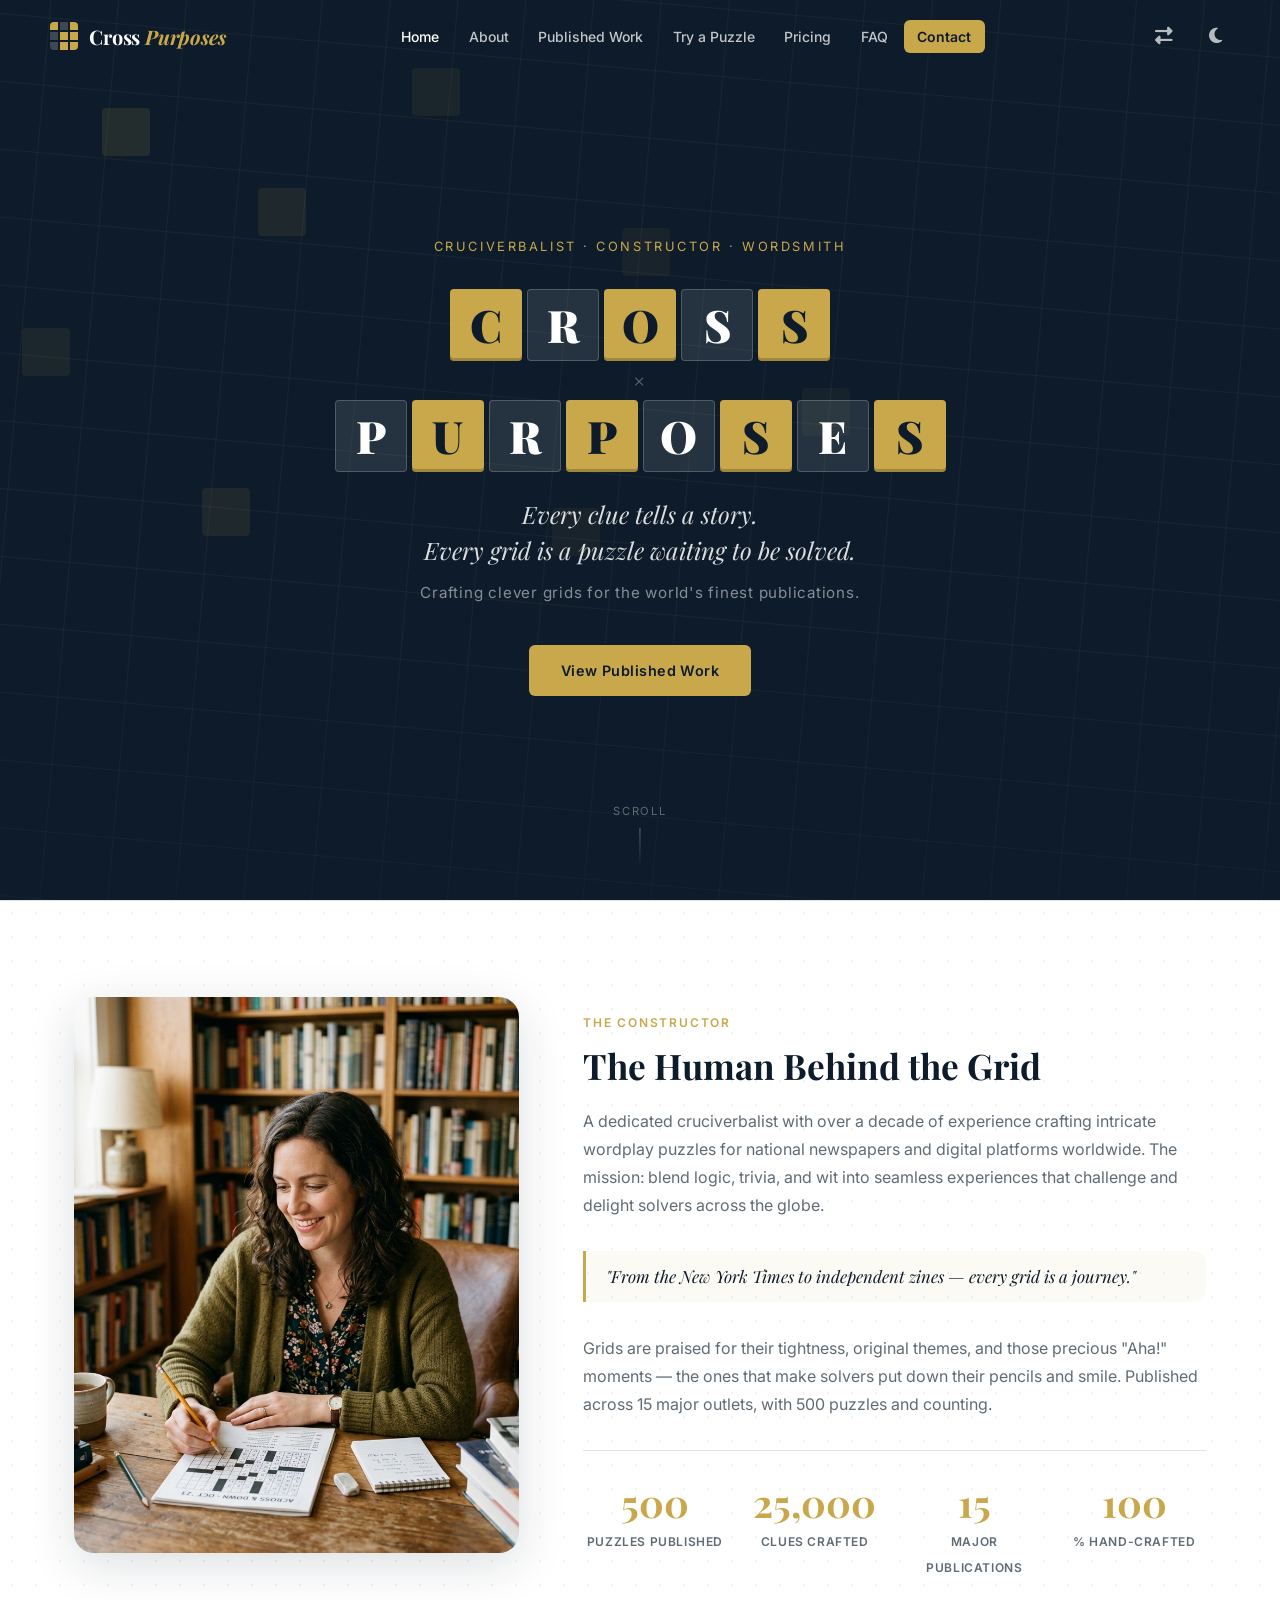
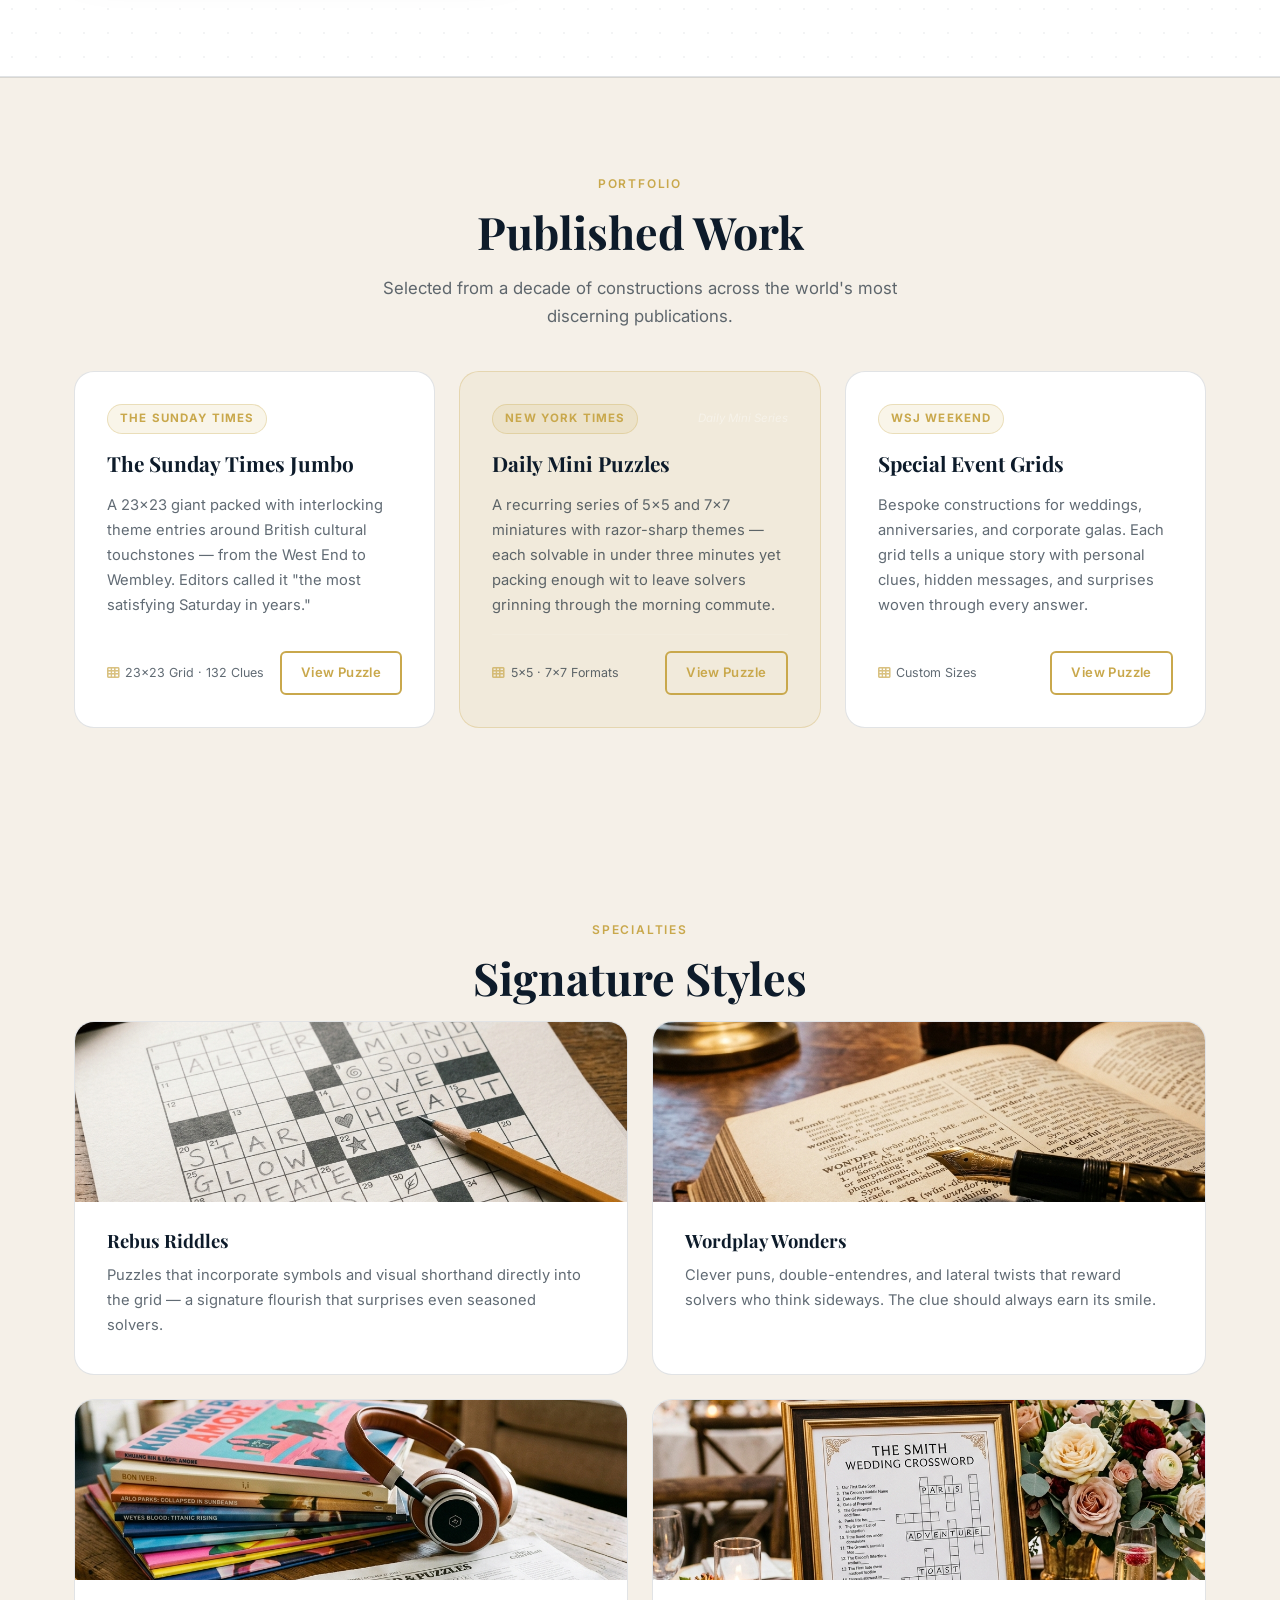
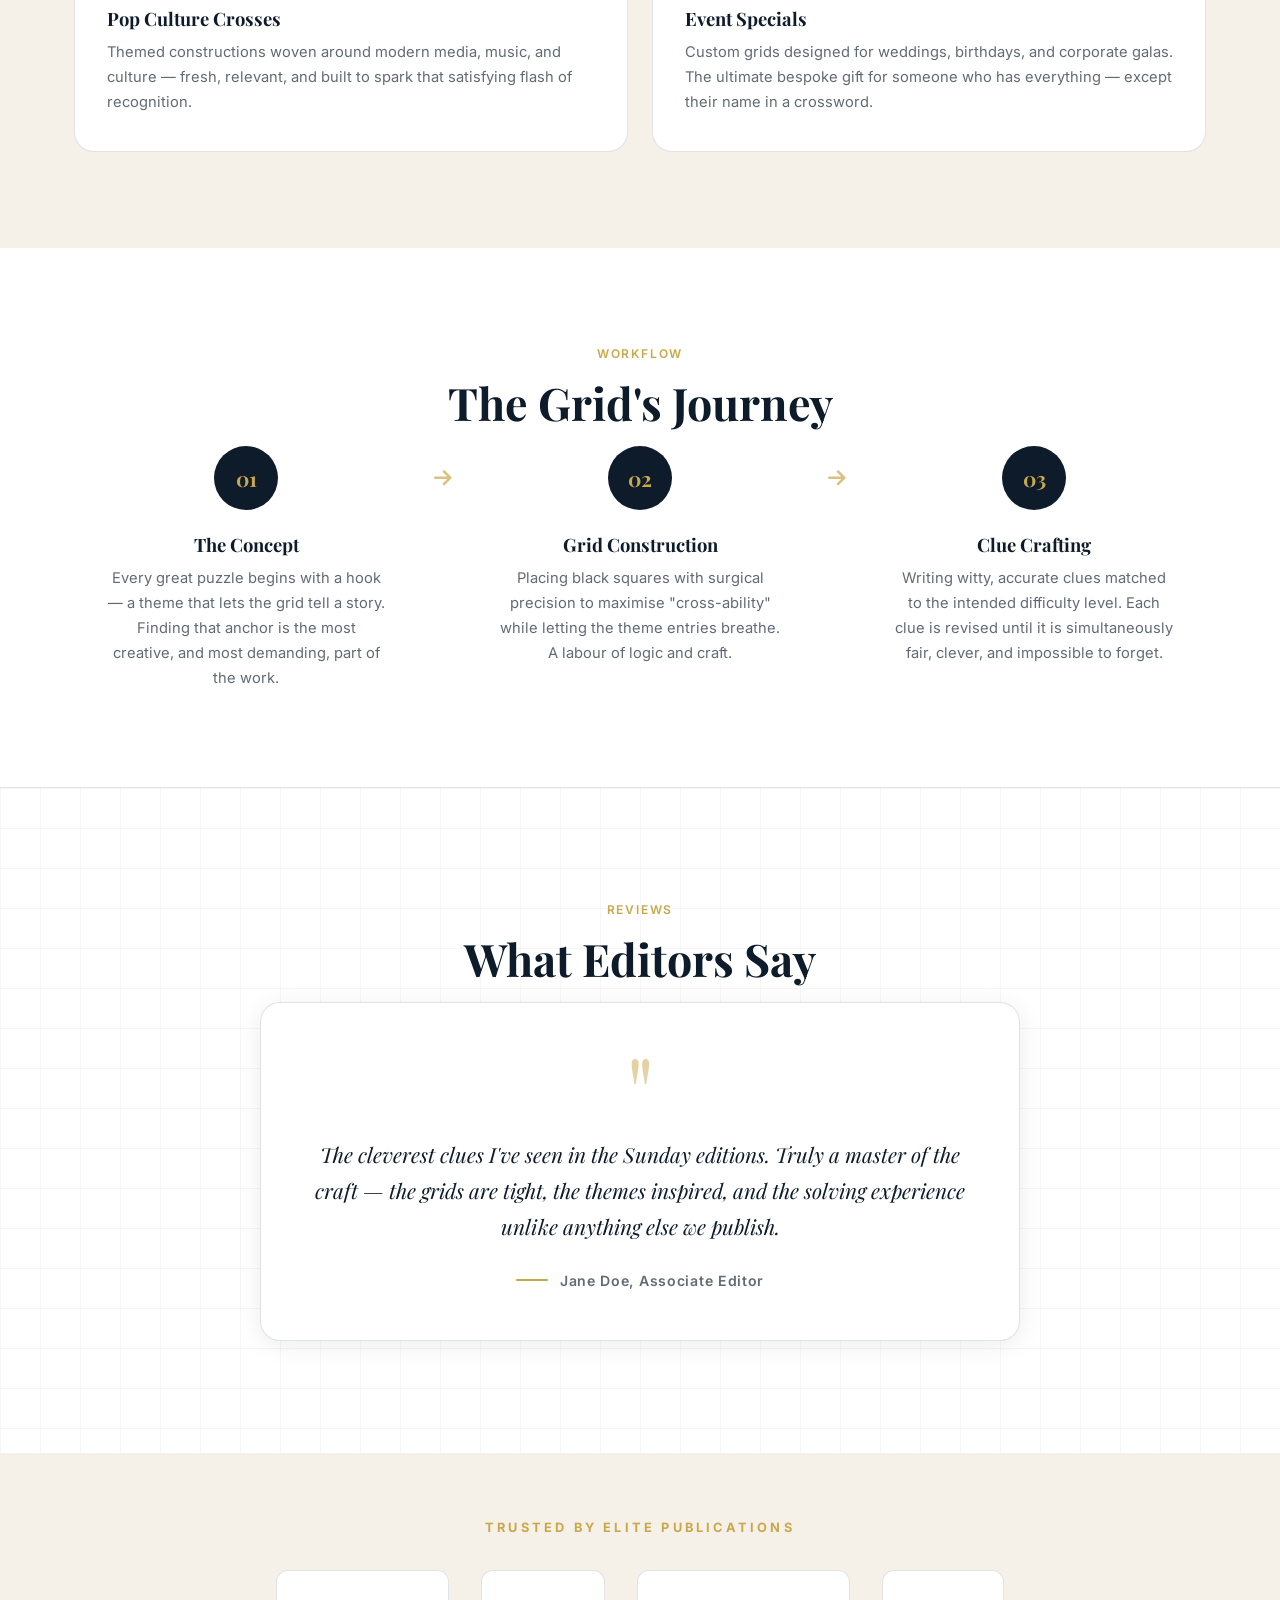
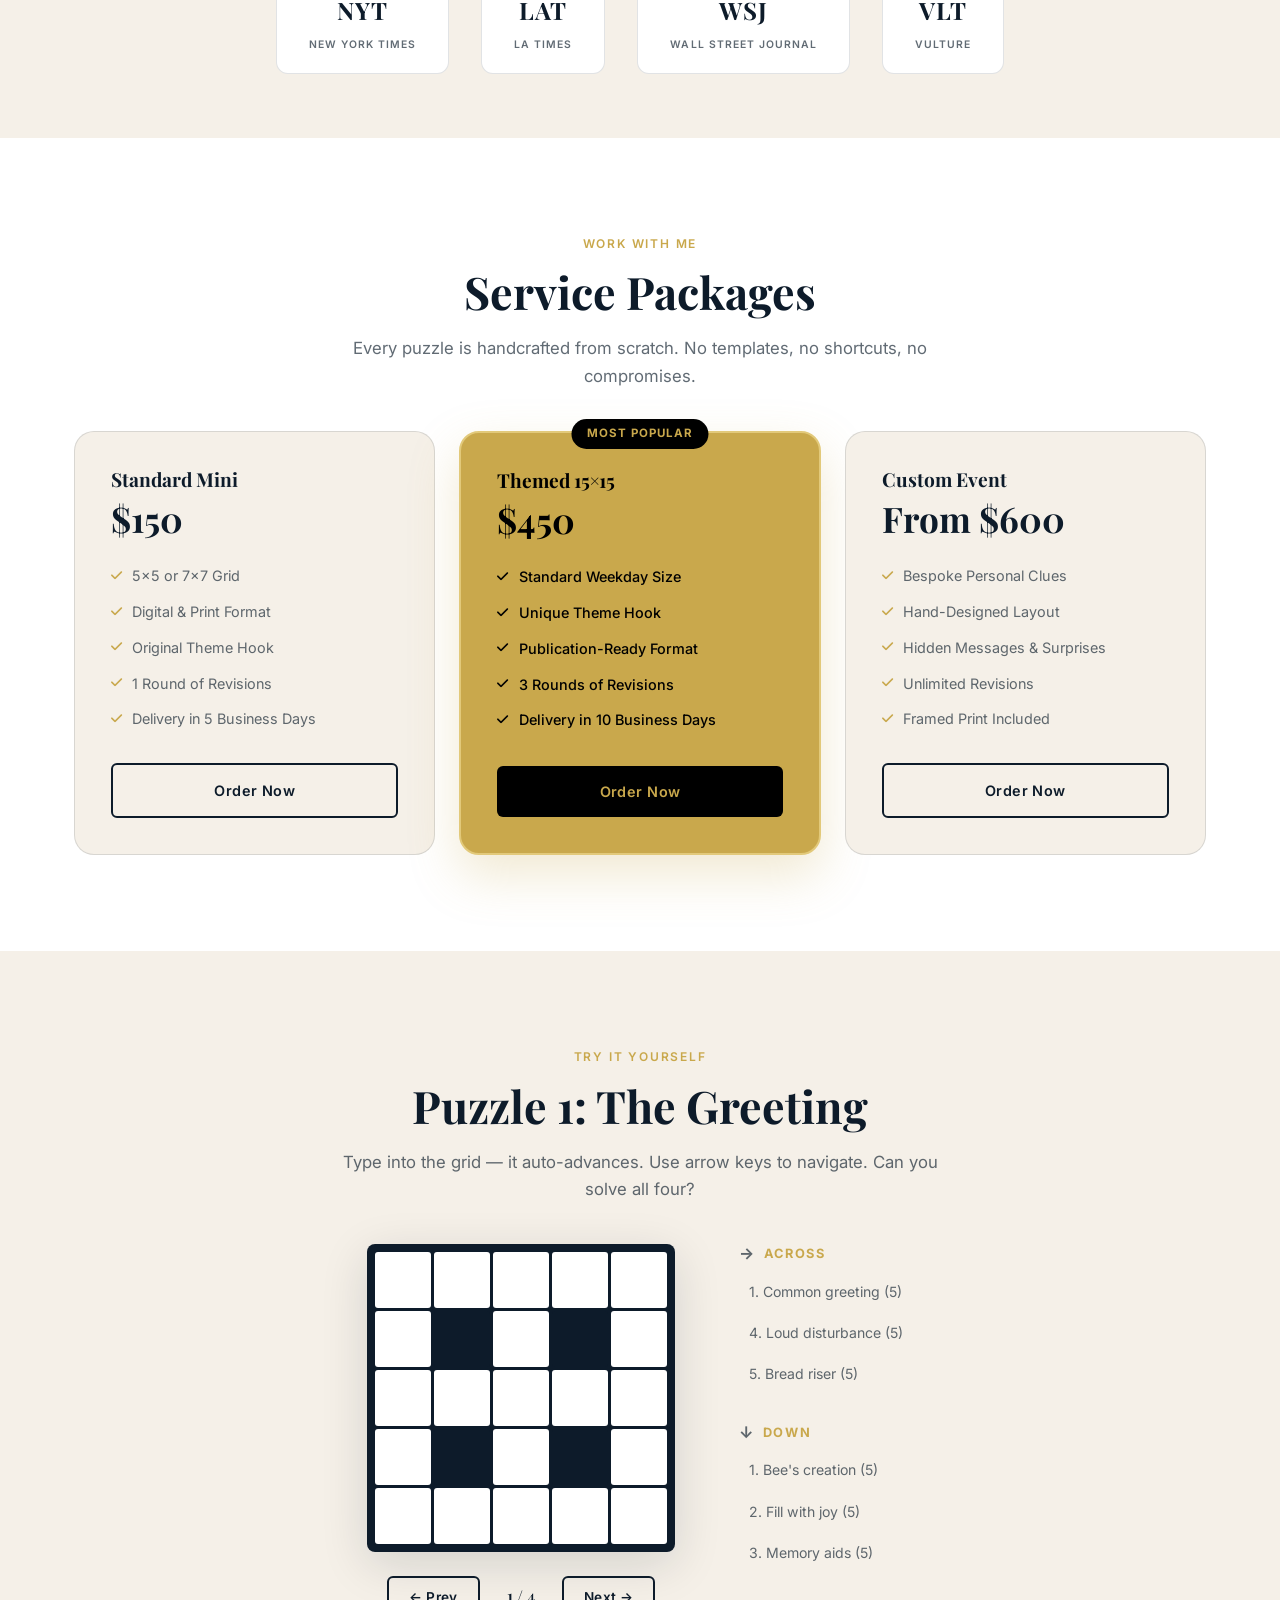
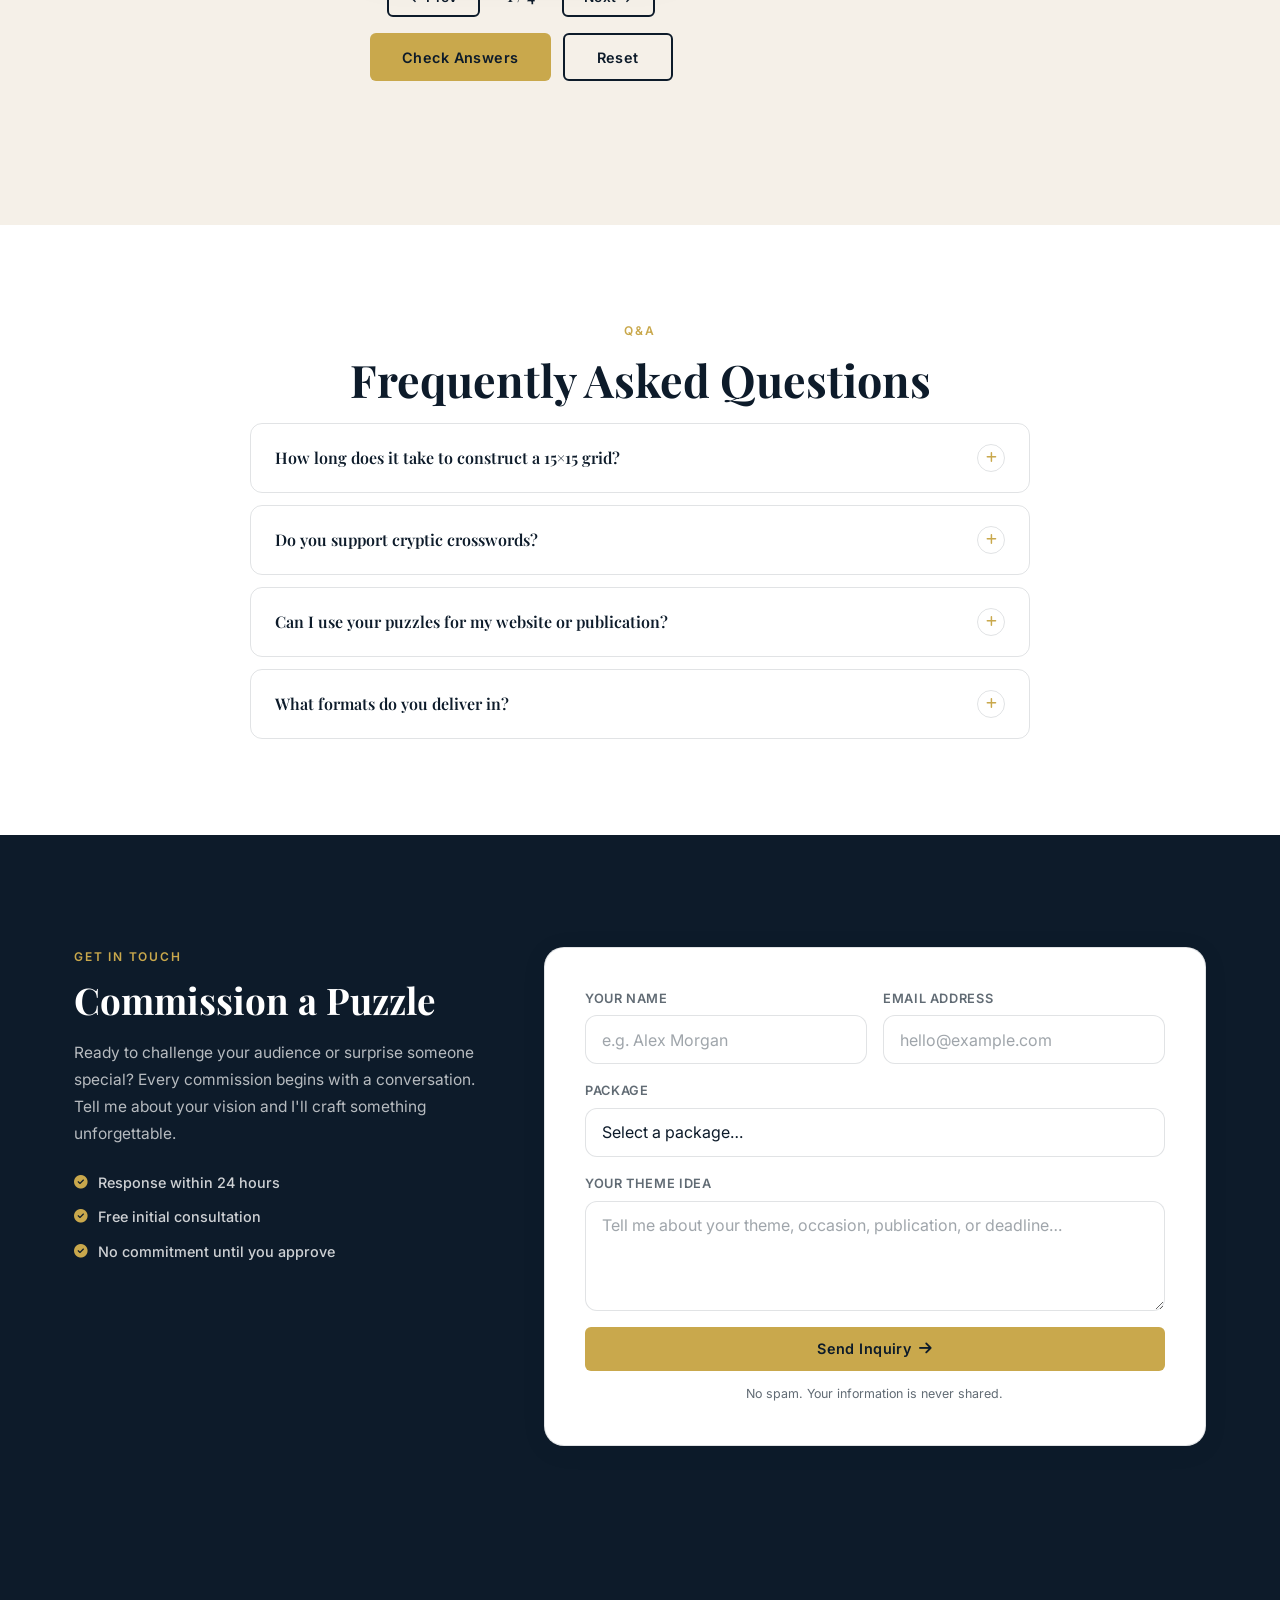
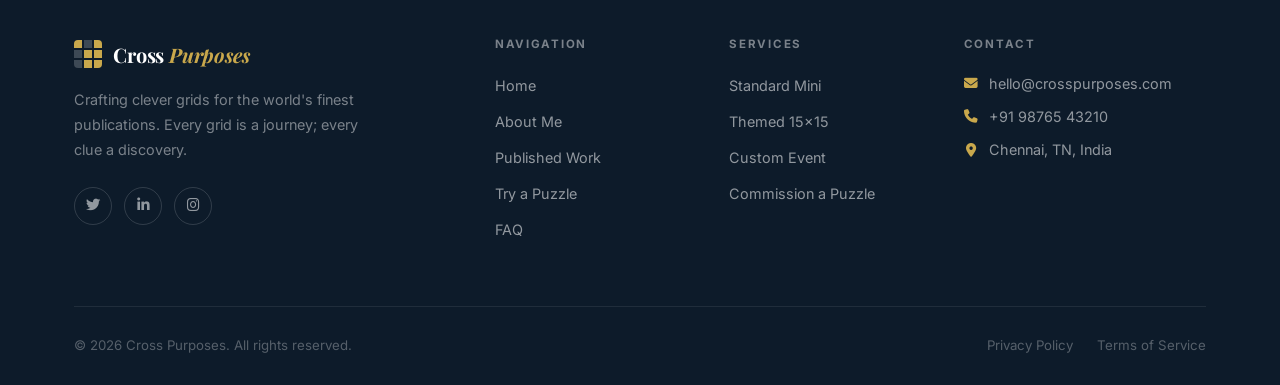
==== commit 91ae836b: "C" ====
--- a/index.html
+++ b/index.html
@@ -68,7 +68,20 @@
             <button class="drawer-close" id="drawer-close" aria-label="Close menu">
                 <i class="fas fa-times"></i>
             </button>
-            <a href="#home" class="drawer-logo">Cross <em>Purposes</em></a>
+            <a href="#home" class="drawer-logo">
+                <div class="logo-grid-icon">
+                    <span class="lg-cell dark"></span>
+                    <span class="lg-cell light"></span>
+                    <span class="lg-cell dark"></span>
+                    <span class="lg-cell light"></span>
+                    <span class="lg-cell dark"></span>
+                    <span class="lg-cell dark"></span>
+                    <span class="lg-cell light"></span>
+                    <span class="lg-cell dark"></span>
+                    <span class="lg-cell dark"></span>
+                </div>
+                <span class="logo-text">Cross&nbsp;<em>Purposes</em></span>
+            </a>
             <ul class="drawer-links">
                 <li><a href="#home">Home</a></li>
                 <li><a href="#about">About</a></li>
@@ -330,8 +343,8 @@
     <section id="testimonials" class="section testimonials reveal">
         <div class="testi-bg" aria-hidden="true"></div>
         <div class="container testi-container">
-            <span class="eyebrow centered light-eyebrow">Reviews</span>
-            <h2 class="section-title centered light-title">What Editors Say</h2>
+            <span class="eyebrow centered">Reviews</span>
+            <h2 class="section-title centered">What Editors Say</h2>
             <div class="testi-card">
                 <div class="testi-quote-mark" aria-hidden="true">"</div>
                 <p class="testi-text">The cleverest clues I've seen in the Sunday editions. Truly a master of the craft
@@ -589,7 +602,20 @@
         <div class="container">
             <div class="footer-grid">
                 <div class="footer-brand">
-                    <a href="#home" class="footer-logo">Cross <em>Purposes</em></a>
+                    <a href="#home" class="footer-logo">
+                        <div class="logo-grid-icon">
+                            <span class="lg-cell dark"></span>
+                            <span class="lg-cell light"></span>
+                            <span class="lg-cell dark"></span>
+                            <span class="lg-cell light"></span>
+                            <span class="lg-cell dark"></span>
+                            <span class="lg-cell dark"></span>
+                            <span class="lg-cell light"></span>
+                            <span class="lg-cell dark"></span>
+                            <span class="lg-cell dark"></span>
+                        </div>
+                        <span class="logo-text">Cross&nbsp;<em>Purposes</em></span>
+                    </a>
                     <p class="footer-tagline">Crafting clever grids for the world's finest publications. Every grid is a
                         journey; every clue a discovery.</p>
                     <div class="footer-social">
--- a/style.css
+++ b/style.css
@@ -205,9 +205,16 @@
   padding: 0 1.5rem;
 }
 .navbar.scrolled {
-  background: var(--ink-static);
-  box-shadow: 0 4px 32px rgba(0,0,0,.25);
-}
+  background: var(--card-bg);
+  box-shadow: var(--shadow);
+}
+.navbar.scrolled .logo-text { color: var(--text); }
+.navbar.scrolled .nav-link { color: var(--text-muted); }
+.navbar.scrolled .nav-link:hover, .navbar.scrolled .nav-link.active { color: var(--text); }
+.navbar.scrolled .nav-toggle { color: var(--text-muted); }
+.navbar.scrolled .nav-toggle:hover { color: var(--gold); background: var(--border); }
+.navbar.scrolled .hamburger span { background: var(--text); }
+.navbar.scrolled .nav-link.nav-cta { color: var(--navy-80); }
 
 .nav-inner {
   max-width: 1180px;
@@ -355,13 +362,11 @@
 .drawer-close:hover { color: var(--white); }
 
 .drawer-logo {
-  font-family: var(--serif);
-  font-size: 1.4rem;
-  font-weight: 700;
-  color: var(--white);
+  display: flex;
+  align-items: center;
+  gap: .7rem;
   margin-bottom: 2.5rem;
 }
-.drawer-logo em { font-style: italic; color: var(--gold); }
 
 .drawer-links {
   display: flex;
@@ -592,7 +597,21 @@
 /* ═══════════════════════════════════════════════════
    ABOUT
 ═══════════════════════════════════════════════════ */
-.about { background: var(--cream); }
+.about { 
+  background: var(--white); 
+  border-top: 1px solid var(--border);
+  border-bottom: 1px solid var(--border);
+  position: relative;
+}
+.about::before {
+  content: '';
+  position: absolute;
+  inset: 0;
+  background-image: radial-gradient(var(--border) 1px, transparent 1px);
+  background-size: 24px 24px;
+  opacity: 0.4;
+  pointer-events: none;
+}
 
 .about-layout {
   display: grid;
@@ -697,10 +716,13 @@
 /* ═══════════════════════════════════════════════════
    PUBLISHED WORK
 ═══════════════════════════════════════════════════ */
-.published { background: var(--ink-static); }
+.published { 
+  background: var(--cream); 
+  border-top: 1px solid var(--border);
+}
 .published .eyebrow { color: var(--gold); }
-.published .section-title { color: var(--white-static); }
-.published .section-sub { color: rgba(255,255,255,.55); }
+.published .section-title { color: var(--text); }
+.published .section-sub { color: var(--text-muted); }
 
 .pub-grid {
   display: grid;
@@ -709,8 +731,8 @@
 }
 
 .pub-card {
-  background: rgba(255,255,255,.04);
-  border: 1px solid rgba(255,255,255,.1);
+  background: var(--card-bg);
+  border: 1px solid var(--border);
   border-radius: var(--radius-lg);
   padding: 2rem;
   display: flex;
@@ -719,10 +741,10 @@
   transition: var(--transition);
 }
 .pub-card:hover {
-  background: rgba(255,255,255,.07);
-  border-color: rgba(201,168,76,.4);
+  background: var(--card-bg);
+  border-color: var(--gold);
   transform: translateY(-4px);
-  box-shadow: 0 16px 40px rgba(0,0,0,.25);
+  box-shadow: var(--shadow-lg);
 }
 
 .pub-card-featured {
@@ -759,13 +781,13 @@
 .pub-title {
   font-family: var(--serif);
   font-size: 1.3rem;
-  color: var(--white);
+  color: var(--text);
   line-height: 1.3;
 }
 
 .pub-desc {
   font-size: .92rem;
-  color: rgba(255,255,255,.6);
+  color: var(--text-muted);
   line-height: 1.7;
   flex: 1;
 }
@@ -782,7 +804,7 @@
 
 .pub-clue-count {
   font-size: .78rem;
-  color: rgba(255,255,255,.4);
+  color: var(--text-muted);
   display: flex;
   align-items: center;
   gap: .4rem;
@@ -934,19 +956,21 @@
 ═══════════════════════════════════════════════════ */
 .testimonials {
   position: relative;
-  background: var(--ink-static);
+  background: var(--white);
   overflow: hidden;
   padding: 7rem 0;
+  border-top: 1px solid var(--border);
 }
 
 .testi-bg {
   position: absolute;
   inset: 0;
   background-image:
-    linear-gradient(rgba(201,168,76,.05) 1px, transparent 1px),
-    linear-gradient(90deg, rgba(201,168,76,.05) 1px, transparent 1px);
+    linear-gradient(var(--border) 1px, transparent 1px),
+    linear-gradient(90deg, var(--border) 1px, transparent 1px);
   background-size: 40px 40px;
   pointer-events: none;
+  opacity: 0.3;
 }
 
 .testi-container { position: relative; z-index: 1; }
@@ -956,9 +980,10 @@
   margin: 0 auto;
   text-align: center;
   padding: 3rem;
-  background: rgba(255,255,255,.04);
-  border: 1px solid rgba(255,255,255,.1);
+  background: var(--card-bg);
+  border: 1px solid var(--border);
   border-radius: var(--radius-lg);
+  box-shadow: var(--shadow);
 }
 
 .testi-quote-mark {
@@ -975,7 +1000,7 @@
   font-family: var(--serif);
   font-size: clamp(1.05rem, 2vw, 1.3rem);
   font-style: italic;
-  color: rgba(255,255,255,.88);
+  color: var(--text);
   line-height: 1.75;
   margin-bottom: 1.5rem;
 }
@@ -987,7 +1012,7 @@
   gap: .75rem;
   font-size: .88rem;
   font-weight: 600;
-  color: rgba(255,255,255,.55);
+  color: var(--text-muted);
   letter-spacing: .05em;
 }
 
@@ -1173,8 +1198,8 @@
 
 .crossword-wrapper {
   display: grid;
-  grid-template-columns: auto 1fr;
-  gap: 3rem;
+  grid-template-columns: repeat(2, auto);
+  gap: 4rem;
   align-items: start;
   justify-content: center;
 }
@@ -1521,14 +1546,11 @@
 }
 
 .footer-logo {
-  font-family: var(--serif);
-  font-size: 1.5rem;
-  font-weight: 700;
-  color: var(--white-static);
-  display: block;
+  display: flex;
+  align-items: center;
+  gap: .7rem;
   margin-bottom: 1rem;
 }
-.footer-logo em { font-style: italic; color: var(--gold); }
 
 .footer-tagline {
   font-size: .9rem;
